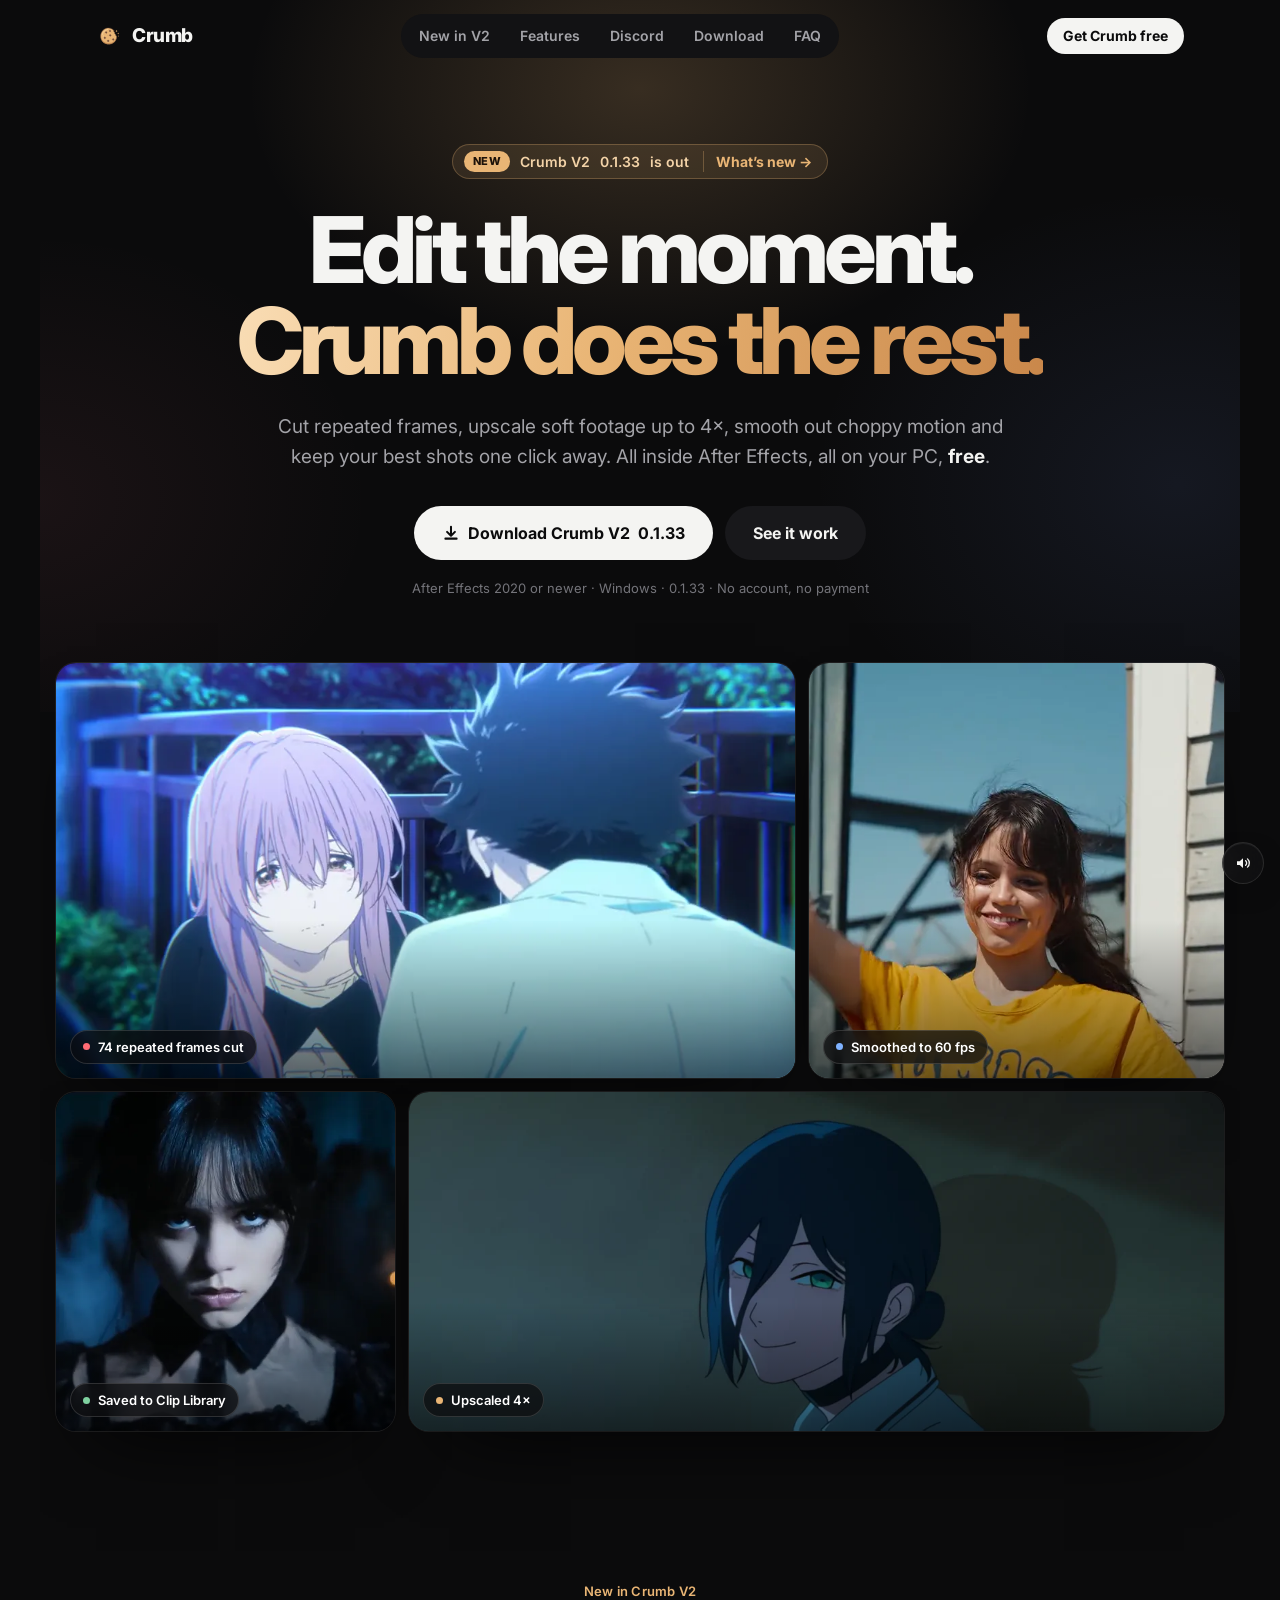
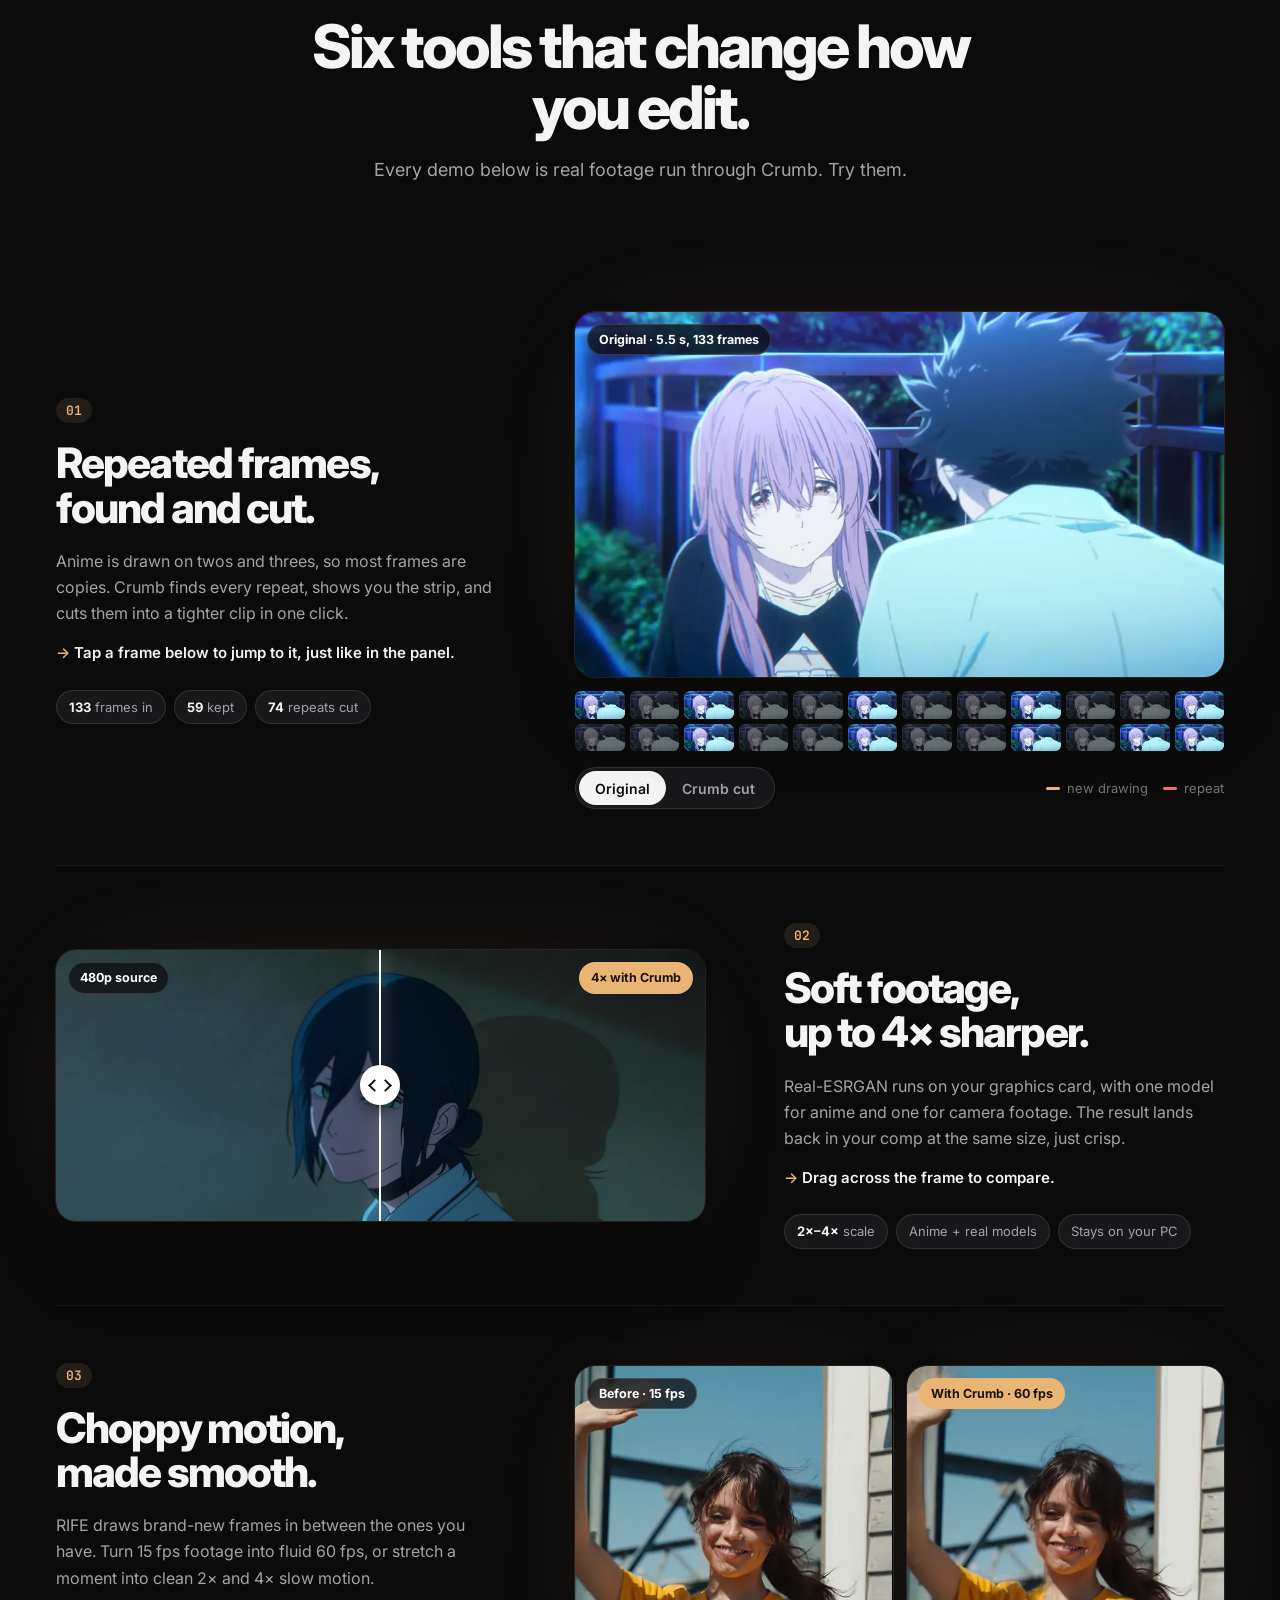
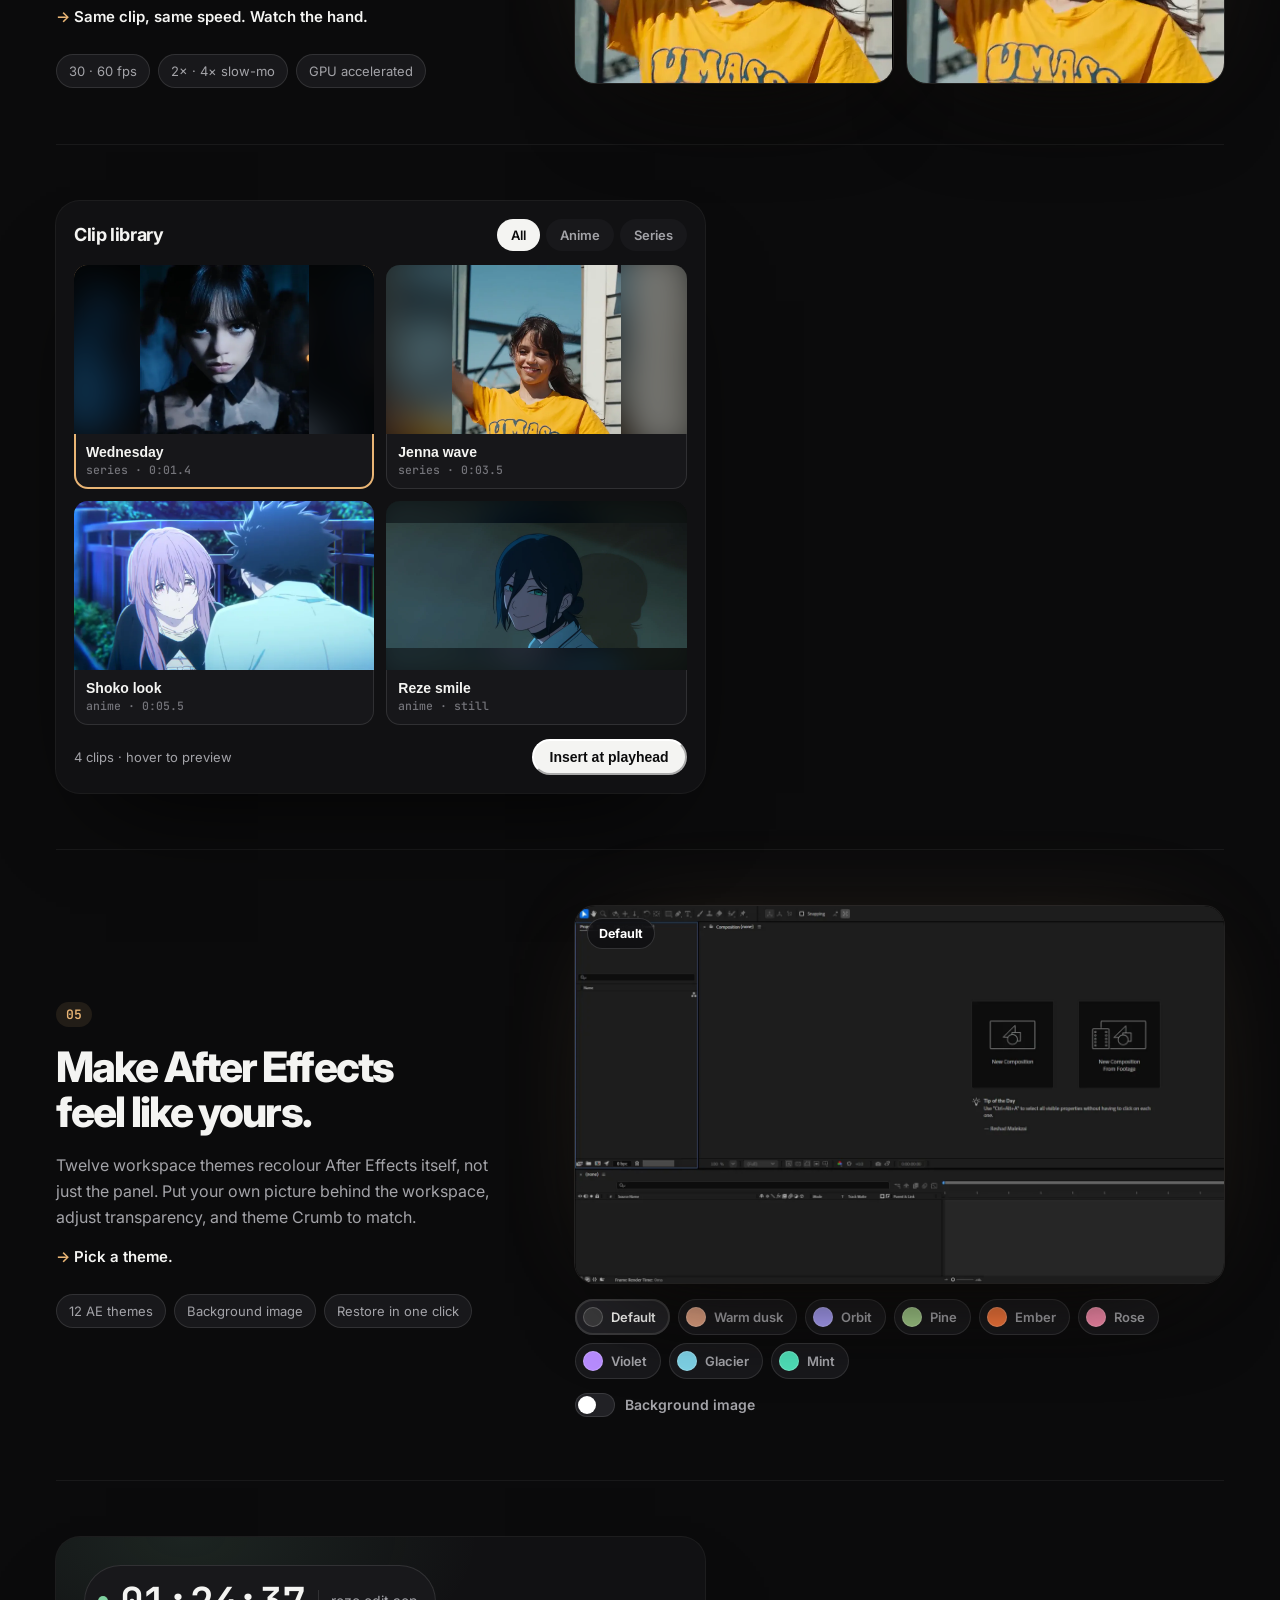
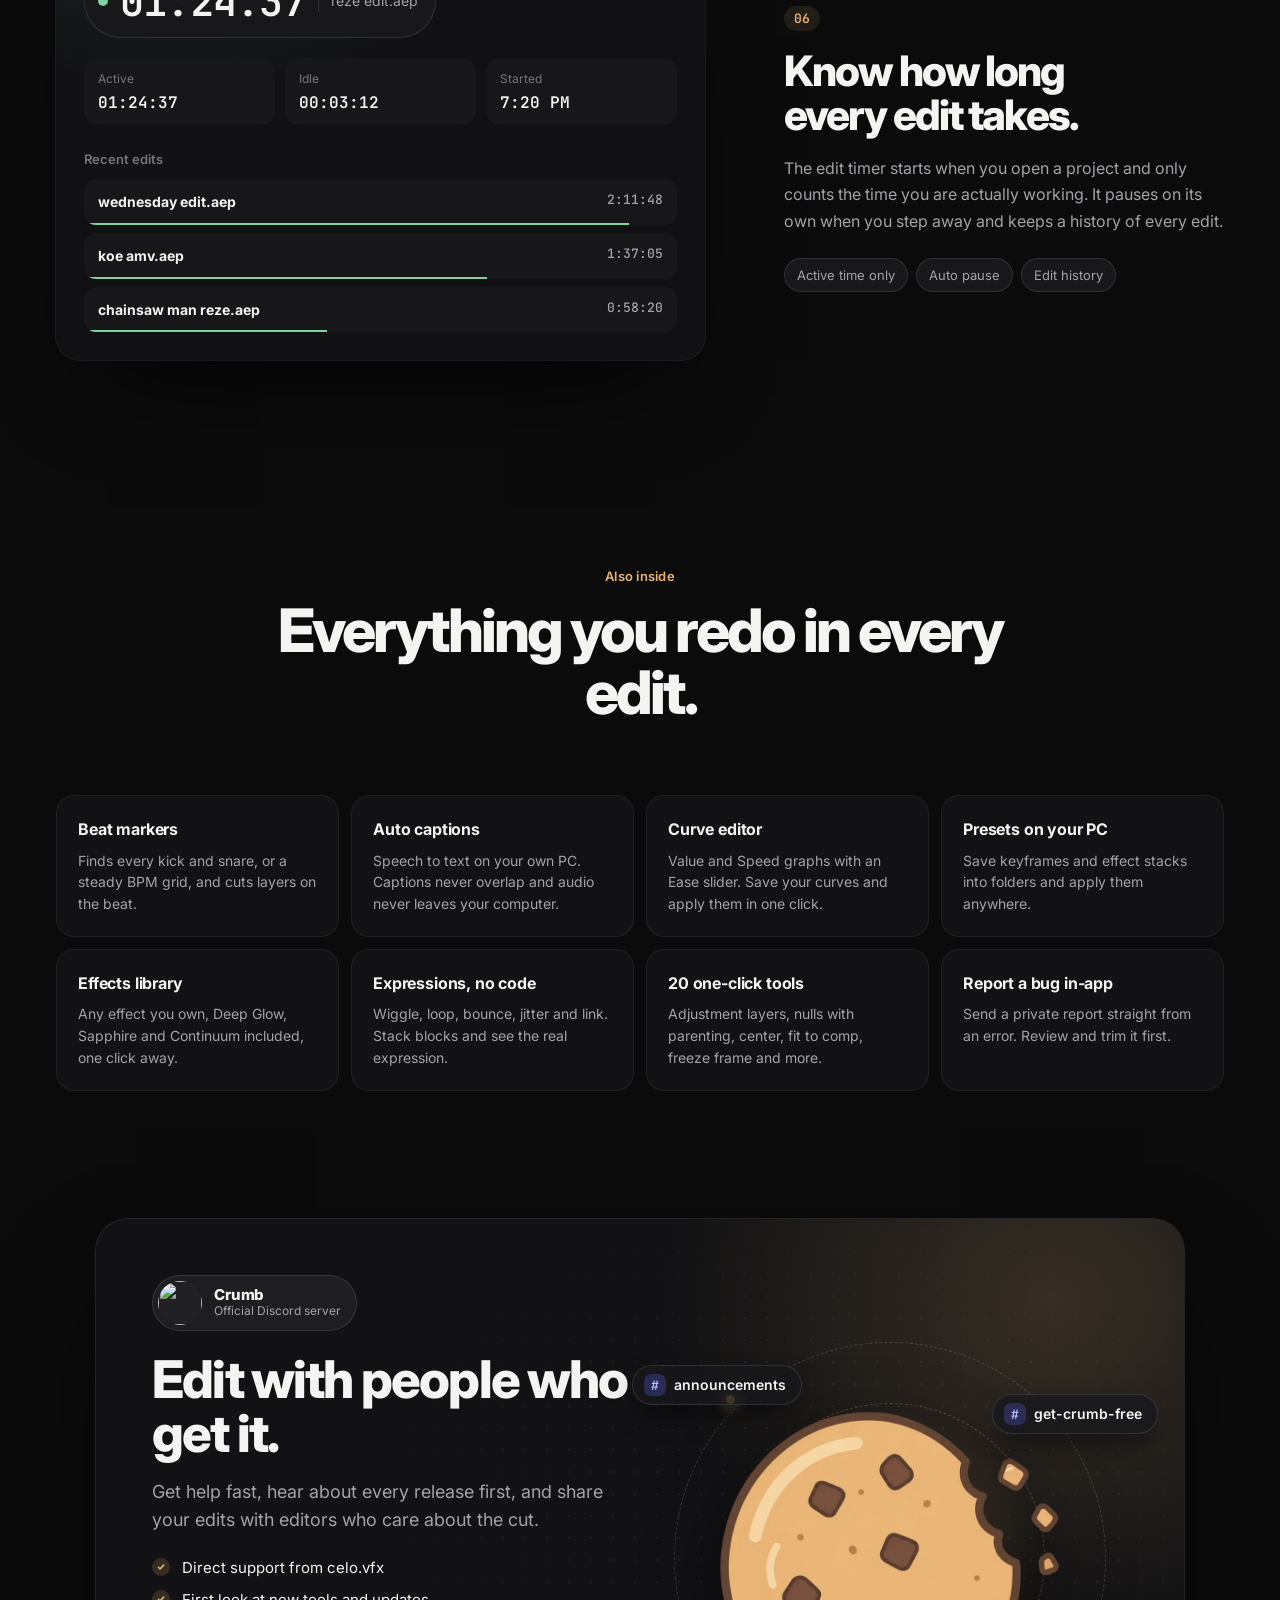
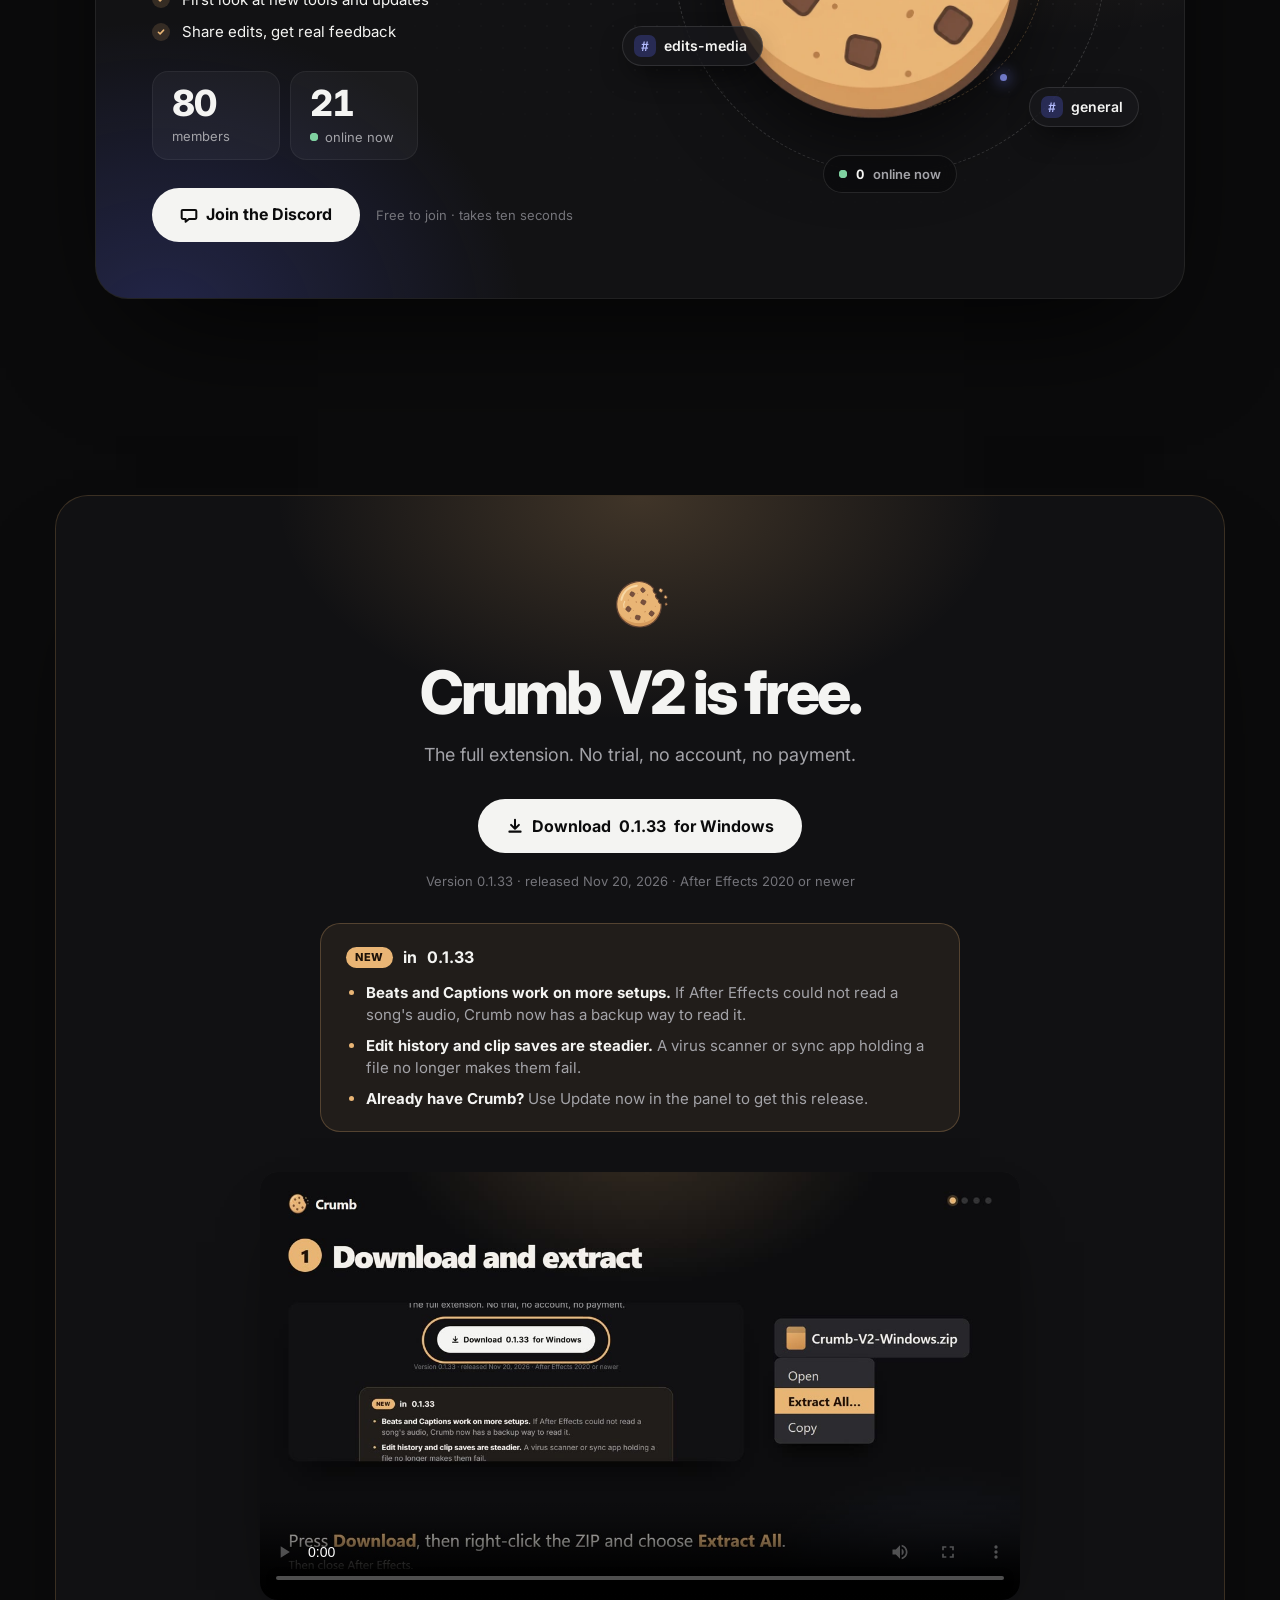
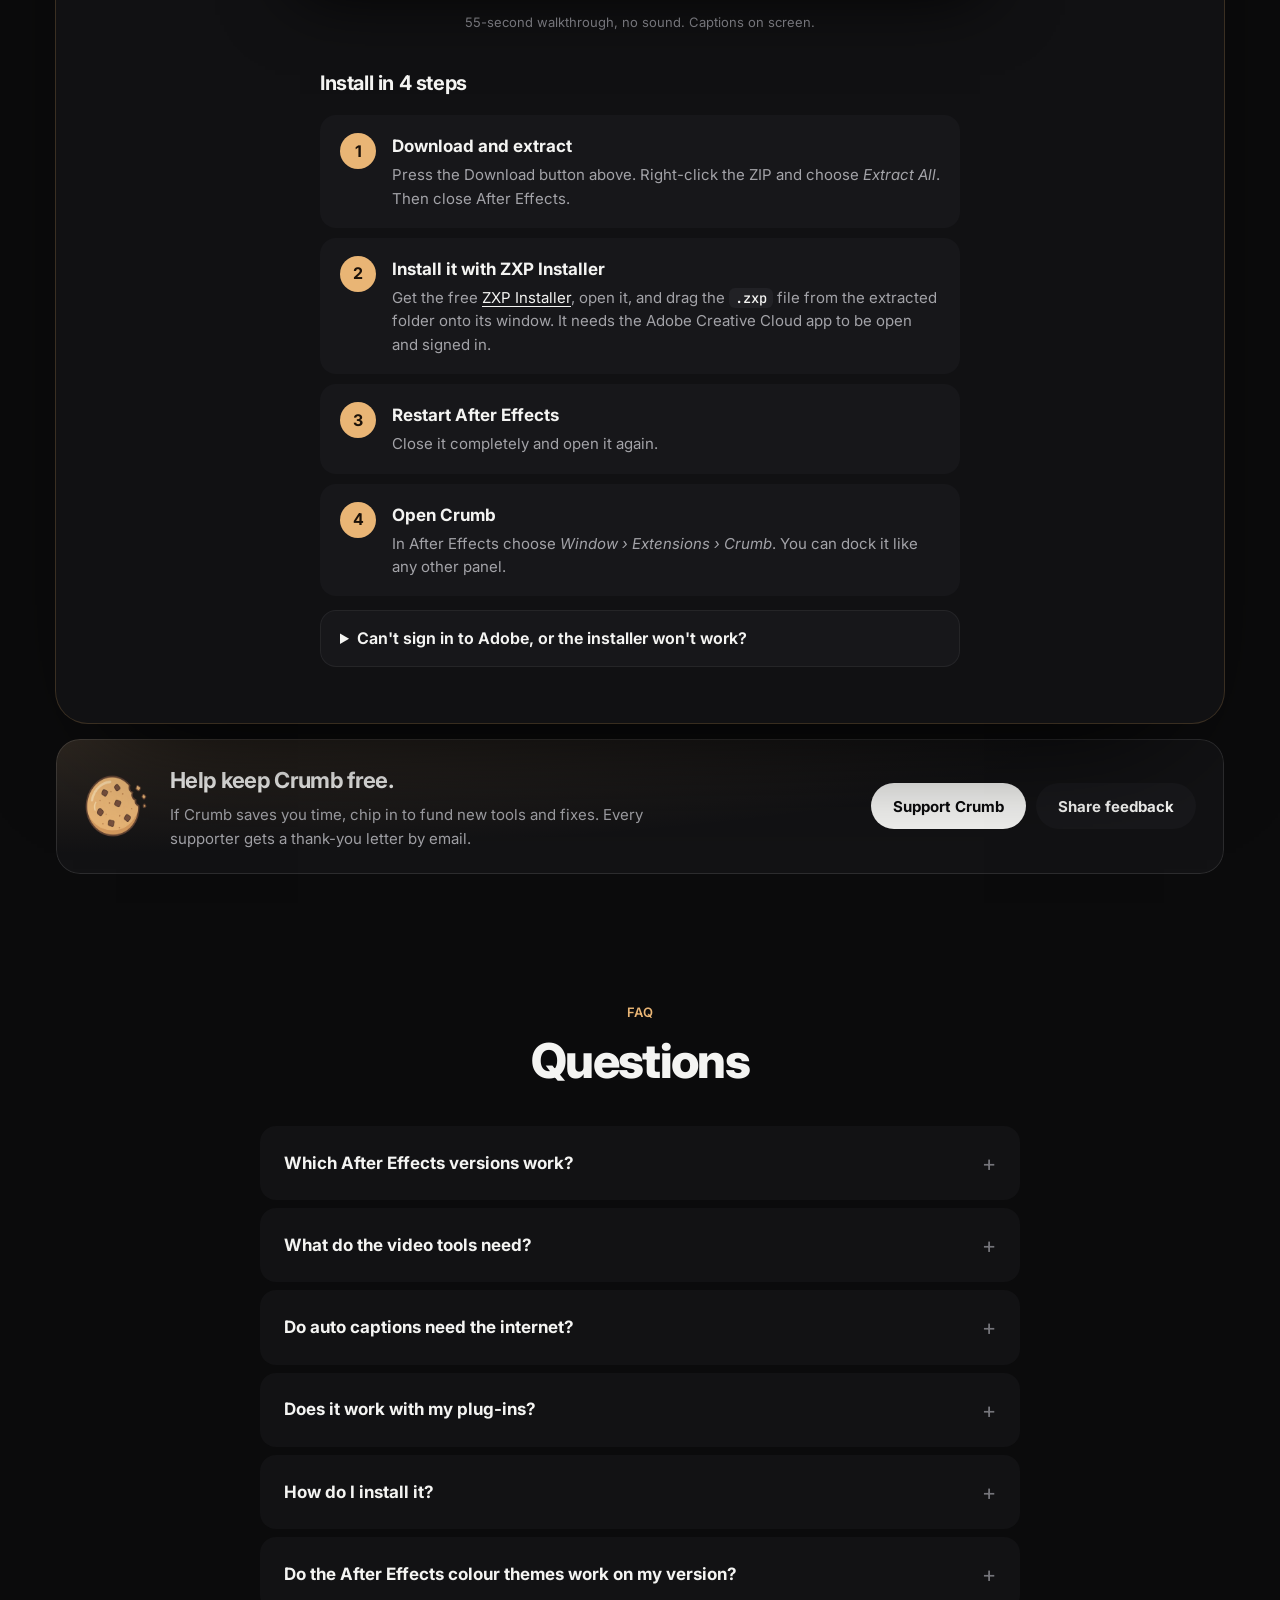
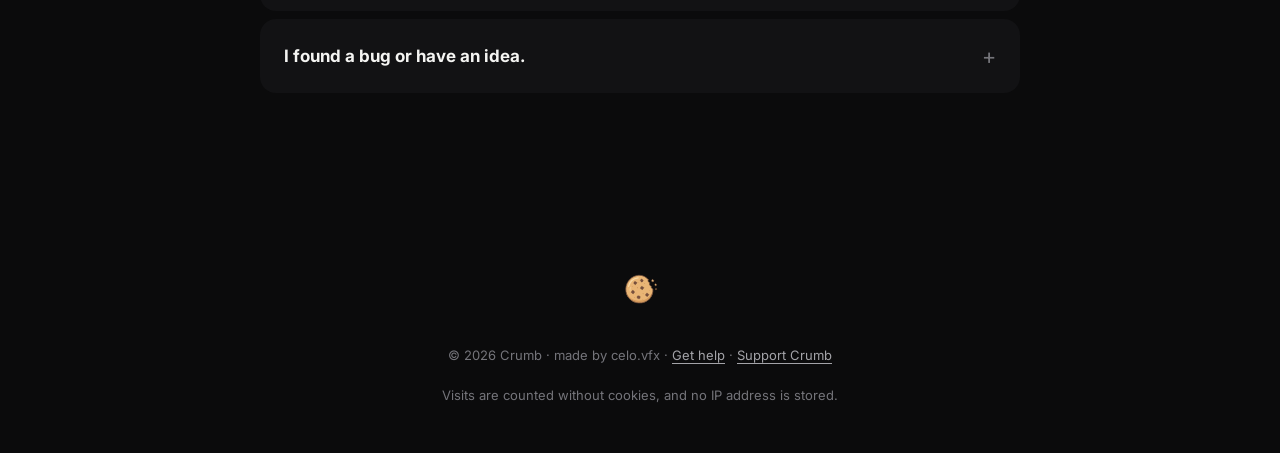
==== index.html @ f4a2ef4c "Crumb V2 0.1.33: site, signed update announcement, updated install video Co-Authored-By: Claude Sonn" ====
<!doctype html>
<html lang="en">
<head>
  <meta charset="utf-8">
  <meta name="viewport" content="width=device-width, initial-scale=1">
  <title>Crumb V2 · Free After Effects toolkit</title>
  <meta name="description" content="Crumb V2 is free for After Effects on Windows. Cut repeated frames, upscale up to 4×, smooth choppy motion, keep a clip library, theme After Effects and time every edit.">
  <meta name="theme-color" content="#0b0b0c">
  <link rel="icon" href="assets/crumb-logo.svg" type="image/svg+xml">
  <meta property="og:title" content="Crumb V2 is free">
  <meta property="og:description" content="The After Effects toolkit: repeated-frame removal, 4× AI upscale, AI motion smoothing, a clip library, AE themes and an edit timer.">
  <meta property="og:image" content="https://crumbfx.github.io/assets/v3/social.jpg">
  <meta property="og:image:width" content="1200">
  <meta property="og:image:height" content="630">
  <meta property="og:image:alt" content="Crumb V2 is free. The After Effects toolkit.">
  <meta name="twitter:card" content="summary_large_image">
  <link rel="preconnect" href="https://fonts.googleapis.com">
  <link rel="preconnect" href="https://fonts.gstatic.com" crossorigin>
  <link href="https://fonts.googleapis.com/css2?family=Inter:wght@400;500;600;700;800&family=JetBrains+Mono:wght@500;600&display=swap" rel="stylesheet">
  <link rel="stylesheet" href="styles.css?v=v22">
  <link rel="stylesheet" href="v3.css?v=v23">
  <noscript><style>.reveal, [data-stagger] > *, .x-tile, .com-card .stage-cookie, .com-card .chip-px, .com-card .stage-live { opacity: 1; transform: none; }</style></noscript>
</head>
<body>
  <a class="skip" href="#main">Skip to content</a>

  <header class="nav" id="nav">
    <a class="brand" href="#top" aria-label="Crumb home">
      <img src="assets/crumb-logo.svg" alt="" width="26" height="26">
      <span>Crumb</span>
    </a>
    <nav class="pills" aria-label="Sections">
      <span class="pill-bg" aria-hidden="true"></span>
      <a href="#new" data-pill>New in V2</a>
      <a href="#more" data-pill>Features</a>
      <a href="#community" data-pill>Discord</a>
      <a href="#download" data-pill>Download</a>
      <a href="#faq" data-pill>FAQ</a>
    </nav>
    <a class="btn btn-primary btn-sm buy" href="#download">Get Crumb free</a>
  </header>

  <main id="main">
    <!-- ============================================================ hero -->
    <section class="x-hero" id="top">
      <div class="x-hero-glow" aria-hidden="true"></div>
      <div class="x-hero-copy">
        <a class="x-badge reveal" href="#whatsnew"><span class="x-new">New</span>Crumb V2 <span data-version>0.1.33</span> is out<span class="x-badge-go" aria-hidden="true">What’s new →</span></a>
        <h1 class="reveal">Edit the moment.<br><span>Crumb does the rest.</span></h1>
        <p class="x-lede reveal">Cut repeated frames, upscale soft footage up to 4×, smooth out choppy motion and keep your best shots one click away. All inside After Effects, all on your PC, <b>free</b>.</p>
        <div class="x-cta reveal">
          <a class="btn btn-primary btn-lg" href="https://github.com/Crumbfx/crumbfx.github.io/releases/download/crumb-v2-0.1.33/Crumb-V2-0.1.33-Windows.zip" data-download>
            <svg viewBox="0 0 16 16" aria-hidden="true"><path d="M8 2.5v8M4.5 7 8 10.5 11.5 7M3 13h10"/></svg>Download Crumb V2 <span data-version>0.1.33</span>
          </a>
          <a class="btn btn-ghost btn-lg" href="#new">See it work</a>
        </div>
        <p class="x-fine reveal"><span data-ae>After Effects 2020 or newer</span> · Windows · <span data-version>0.1.33</span> · No account, no payment</p>
      </div>

      <!-- every tile keeps its clip's own shape, so nothing is cropped -->
      <div class="x-reel" aria-label="Footage processed with Crumb">
        <div class="x-row">
          <figure class="x-tile" style="--ar:1.7778">
            <video src="assets/v3/koe.mp4" poster="assets/v3/koe.webp" muted loop playsinline preload="metadata" aria-label="Koe no Katachi clip"></video>
            <figcaption><i class="t-red"></i>74 repeated frames cut</figcaption>
          </figure>
          <figure class="x-tile" style="--ar:1">
            <video src="assets/v3/jenna.mp4" poster="assets/v3/jenna.webp" muted loop playsinline preload="metadata" aria-label="Jenna Ortega clip"></video>
            <figcaption><i class="t-blue"></i>Smoothed to 60 fps</figcaption>
          </figure>
        </div>
        <div class="x-row">
          <figure class="x-tile" style="--ar:1">
            <video src="assets/v3/wednesday.mp4" poster="assets/v3/wednesday.webp" muted loop playsinline preload="metadata" aria-label="Wednesday clip"></video>
            <figcaption><i class="t-green"></i>Saved to Clip Library</figcaption>
          </figure>
          <figure class="x-tile" style="--ar:2.4">
            <img class="x-kb" src="assets/v3/reze-after.webp" alt="Reze from Chainsaw Man, upscaled 4× with Crumb" width="1200" height="500">
            <figcaption><i class="t-amber"></i>Upscaled 4×</figcaption>
          </figure>
        </div>
      </div>
    </section>

    <!-- ============================================================ new in V2 -->
    <section class="x-section" id="new" aria-labelledby="new-title">
      <div class="x-head reveal">
        <p class="eyebrow">New in Crumb V2</p>
        <h2 id="new-title">Six tools that change how you edit.</h2>
        <p class="x-sub">Every demo below is real footage run through Crumb. Try them.</p>
      </div>

      <!-- 01 repeated frames -->
      <article class="x-chapter" id="dead">
        <div class="x-copy reveal">
          <span class="x-num">01</span>
          <h3>Repeated frames,<br>found and cut.</h3>
          <p>Anime is drawn on twos and threes, so most frames are copies. Crumb finds every repeat, shows you the strip, and cuts them into a tighter clip in one click.</p>
          <p class="x-try">Tap a frame below to jump to it, just like in the panel.</p>
          <ul class="x-specs"><li><b>133</b> frames in</li><li><b>59</b> kept</li><li><b>74</b> repeats cut</li></ul>
        </div>
        <div class="x-demo reveal" data-dead>
          <div class="x-frame" style="--ar:1.7778">
            <video data-src-orig="assets/v3/koe.mp4" data-src-cut="assets/v3/koe-tight.mp4" src="assets/v3/koe.mp4" poster="assets/v3/koe.webp" muted loop playsinline preload="metadata" aria-label="Koe no Katachi, original"></video>
            <span class="x-tag" data-dead-tag>Original · 5.5 s</span>
            <span class="x-readout" data-dead-readout hidden></span>
          </div>
          <div class="x-strip" role="group" aria-label="First 24 frames. Amber = new drawing, red = repeat."></div>
          <div class="x-bar">
            <div class="seg" role="group" aria-label="Clip version">
              <button type="button" aria-pressed="true" data-dead-mode="orig">Original</button>
              <button type="button" aria-pressed="false" data-dead-mode="cut">Crumb cut</button>
            </div>
            <span class="x-legend"><i class="k"></i>new drawing <i class="d"></i>repeat</span>
          </div>
        </div>
      </article>

      <!-- 02 upscale -->
      <article class="x-chapter flip" id="upscale">
        <div class="x-copy reveal">
          <span class="x-num">02</span>
          <h3>Soft footage,<br>up to 4× sharper.</h3>
          <p>Real-ESRGAN runs on your graphics card, with one model for anime and one for camera footage. The result lands back in your comp at the same size, just crisp.</p>
          <p class="x-try">Drag across the frame to compare.</p>
          <ul class="x-specs"><li><b>2×–4×</b> scale</li><li>Anime + real models</li><li>Stays on your PC</li></ul>
        </div>
        <div class="x-demo reveal">
          <div class="x-frame x-compare" style="--ar:2.4" data-compare>
            <img src="assets/v3/reze-before.webp" alt="Reze, original 480p frame" width="1200" height="500">
            <img class="after" src="assets/v3/reze-after.webp" alt="Reze, upscaled 4× with Crumb" width="1200" height="500">
            <span class="x-tag">480p source</span><span class="x-tag r hot">4× with Crumb</span>
            <span class="x-handle" aria-hidden="true"><i></i></span>
            <input type="range" min="0" max="100" value="50" aria-label="Compare original and upscaled">
          </div>
        </div>
      </article>

      <!-- 03 smooth motion -->
      <article class="x-chapter" id="smooth">
        <div class="x-copy reveal">
          <span class="x-num">03</span>
          <h3>Choppy motion,<br>made smooth.</h3>
          <p>RIFE draws brand-new frames in between the ones you have. Turn 15 fps footage into fluid 60 fps, or stretch a moment into clean 2× and 4× slow motion.</p>
          <p class="x-try">Same clip, same speed. Watch the hand.</p>
          <ul class="x-specs"><li>30 · 60 fps</li><li>2× · 4× slow-mo</li><li>GPU accelerated</li></ul>
        </div>
        <div class="x-demo reveal" data-smooth>
          <div class="x-pair">
            <div class="x-frame" style="--ar:1"><video src="assets/v3/jenna-15.mp4" poster="assets/v3/jenna-15.webp" muted playsinline preload="metadata" aria-label="Original, 15 frames per second"></video><span class="x-tag">Before · 15 fps</span></div>
            <div class="x-frame" style="--ar:1"><video src="assets/v3/jenna-60.mp4" poster="assets/v3/jenna-60.webp" muted playsinline preload="metadata" aria-label="Smoothed by Crumb, 60 frames per second"></video><span class="x-tag hot">With Crumb · 60 fps</span></div>
          </div>
        </div>
      </article>

      <!-- 04 clip library -->
      <article class="x-chapter flip" id="library">
        <div class="x-copy reveal">
          <span class="x-num">04</span>
          <h3>Your best shots,<br>one click away.</h3>
          <p>Save a layer or a work area to your own Clip Library, sorted into folders. Hover to preview, then drop it in at the playhead of any project. Everything stays on your PC.</p>
          <p class="x-try">Hover a clip, then press Insert.</p>
          <ul class="x-specs"><li>Folders + tags</li><li>Hover previews</li><li>Share as .crumbclip</li></ul>
        </div>
        <div class="x-demo reveal">
          <div class="x-lib" data-lib>
            <div class="x-lib-head">
              <b>Clip library</b>
              <div class="x-lib-folders" role="group" aria-label="Folder">
                <button type="button" aria-pressed="true" data-folder="all">All</button>
                <button type="button" aria-pressed="false" data-folder="anime">Anime</button>
                <button type="button" aria-pressed="false" data-folder="series">Series</button>
              </div>
            </div>
            <div class="x-lib-grid">
              <button type="button" class="x-clip" data-folder="series" data-name="Wednesday" aria-pressed="true">
                <span class="x-thumb"><img src="assets/v3/wednesday.webp" alt="" loading="lazy"><video data-src="assets/v3/wednesday.mp4" muted loop playsinline preload="none"></video></span>
                <span class="x-meta"><b>Wednesday</b><small>series · 0:01.4</small></span>
              </button>
              <button type="button" class="x-clip" data-folder="series" data-name="Jenna wave" aria-pressed="false">
                <span class="x-thumb"><img src="assets/v3/jenna.webp" alt="" loading="lazy"><video data-src="assets/v3/jenna.mp4" muted loop playsinline preload="none"></video></span>
                <span class="x-meta"><b>Jenna wave</b><small>series · 0:03.5</small></span>
              </button>
              <button type="button" class="x-clip" data-folder="anime" data-name="Shoko look" aria-pressed="false">
                <span class="x-thumb"><img src="assets/v3/koe.webp" alt="" loading="lazy"><video data-src="assets/v3/koe.mp4" muted loop playsinline preload="none"></video></span>
                <span class="x-meta"><b>Shoko look</b><small>anime · 0:05.5</small></span>
              </button>
              <button type="button" class="x-clip" data-folder="anime" data-name="Reze smile" aria-pressed="false">
                <span class="x-thumb"><img src="assets/v3/reze-after.webp" alt="" loading="lazy"></span>
                <span class="x-meta"><b>Reze smile</b><small>anime · still</small></span>
              </button>
            </div>
            <div class="x-lib-foot">
              <span class="x-lib-status" role="status" aria-live="polite">4 clips · hover to preview</span>
              <button type="button" class="btn btn-primary btn-sm" data-insert>Insert at playhead</button>
            </div>
          </div>
        </div>
      </article>

      <!-- 05 themes -->
      <article class="x-chapter" id="themes">
        <div class="x-copy reveal">
          <span class="x-num">05</span>
          <h3>Make After Effects<br>feel like yours.</h3>
          <p>Twelve workspace themes recolour After Effects itself, not just the panel. Put your own picture behind the workspace, adjust transparency, and theme Crumb to match.</p>
          <p class="x-try">Pick a theme.</p>
          <ul class="x-specs"><li>12 AE themes</li><li>Background image</li><li>Restore in one click</li></ul>
        </div>
        <div class="x-demo reveal" data-themes>
          <div class="x-frame x-ae" style="--ar:1.7206">
            <img src="assets/v3/ae/wide.webp" alt="After Effects workspace, default colours" width="1360" height="790" loading="lazy" data-ae-base>
            <img class="x-ae-next" alt="" width="1360" height="790" data-ae-next hidden>
            <img class="x-ae-wall" src="assets/v3/ae/wallpaper.webp" alt="" width="1360" height="765" loading="lazy" data-ae-wall>
            <span class="x-tag" data-ae-name>Default</span>
          </div>
          <div class="x-swatches" role="group" aria-label="After Effects theme">
            <button type="button" aria-pressed="true" data-theme="wide" style="--c:#3a3a3c"><i></i>Default</button>
            <button type="button" aria-pressed="false" data-theme="warm-dusk" style="--c:#E5A484"><i></i>Warm dusk</button>
            <button type="button" aria-pressed="false" data-theme="orbit" style="--c:#ACA3FF"><i></i>Orbit</button>
            <button type="button" aria-pressed="false" data-theme="pine" style="--c:#A4CF8B"><i></i>Pine</button>
            <button type="button" aria-pressed="false" data-theme="ember" style="--c:#FF7A3D"><i></i>Ember</button>
            <button type="button" aria-pressed="false" data-theme="rose" style="--c:#FF8FB1"><i></i>Rose</button>
            <button type="button" aria-pressed="false" data-theme="violet" style="--c:#B88CFF"><i></i>Violet</button>
            <button type="button" aria-pressed="false" data-theme="glacier" style="--c:#7FD4E8"><i></i>Glacier</button>
            <button type="button" aria-pressed="false" data-theme="mint" style="--c:#4FE0B8"><i></i>Mint</button>
          </div>
          <label class="x-switch"><input type="checkbox" data-ae-wall-toggle><span aria-hidden="true"></span>Background image</label>
        </div>
      </article>

      <!-- 06 edit timer -->
      <article class="x-chapter flip" id="timer">
        <div class="x-copy reveal">
          <span class="x-num">06</span>
          <h3>Know how long<br>every edit takes.</h3>
          <p>The edit timer starts when you open a project and only counts the time you are actually working. It pauses on its own when you step away and keeps a history of every edit.</p>
          <ul class="x-specs"><li>Active time only</li><li>Auto pause</li><li>Edit history</li></ul>
        </div>
        <div class="x-demo reveal">
          <div class="x-timer" data-timer>
            <div class="x-timer-pill"><span class="x-live" aria-hidden="true"></span><b data-timer-clock>01:24:37</b><span>reze edit.aep</span></div>
            <dl class="x-timer-stats">
              <div><dt>Active</dt><dd data-timer-active>01:24:37</dd></div>
              <div><dt>Idle</dt><dd>00:03:12</dd></div>
              <div><dt>Started</dt><dd>7:20 PM</dd></div>
            </dl>
            <p class="x-timer-h">Recent edits</p>
            <ul class="x-timer-list">
              <li><b>wednesday edit.aep</b><span>2:11:48</span><i style="--w:92%"></i></li>
              <li><b>koe amv.aep</b><span>1:37:05</span><i style="--w:68%"></i></li>
              <li><b>chainsaw man reze.aep</b><span>0:58:20</span><i style="--w:41%"></i></li>
            </ul>
          </div>
        </div>
      </article>
    </section>

    <!-- ============================================================ everything else -->
    <section class="x-section" id="more" aria-labelledby="more-title">
      <div class="x-head reveal">
        <p class="eyebrow">Also inside</p>
        <h2 id="more-title">Everything you redo in every edit.</h2>
      </div>
      <div class="x-grid" data-stagger>
        <div><b>Beat markers</b><p>Finds every kick and snare, or a steady BPM grid, and cuts layers on the beat.</p></div>
        <div><b>Auto captions</b><p>Speech to text on your own PC. Captions never overlap and audio never leaves your computer.</p></div>
        <div><b>Curve editor</b><p>Value and Speed graphs with an Ease slider. Save your curves and apply them in one click.</p></div>
        <div><b>Presets on your PC</b><p>Save keyframes and effect stacks into folders and apply them anywhere.</p></div>
        <div><b>Effects library</b><p>Any effect you own, Deep Glow, Sapphire and Continuum included, one click away.</p></div>
        <div><b>Expressions, no code</b><p>Wiggle, loop, bounce, jitter and link. Stack blocks and see the real expression.</p></div>
        <div><b>20 one-click tools</b><p>Adjustment layers, nulls with parenting, center, fit to comp, freeze frame and more.</p></div>
        <div><b>Report a bug in-app</b><p>Send a private report straight from an error. Review and trim it first.</p></div>
      </div>
    </section>

    <!-- member and online counts are live from the public invite (site.js); the numbers here are the fallback -->
    <section class="section" id="community">
      <div class="com-card reveal">
        <div class="com-copy">
          <div class="com-id">
            <img data-dc-icon src="https://cdn.discordapp.com/icons/1550366955385520198/4ebe904601afcf9c9cd642697e671d79.png?size=128" alt="" width="44" height="44">
            <span><b>Crumb</b><small>Official Discord server</small></span>
          </div>
          <h2>Edit with people who get it.</h2>
          <p class="lede">Get help fast, hear about every release first, and share your edits with editors who care about the cut.</p>
          <ul class="com-perks">
            <li>Direct support from celo.vfx</li>
            <li>First look at new tools and updates</li>
            <li>Share edits, get real feedback</li>
          </ul>
          <div class="com-stats">
            <div class="com-stat"><b data-count="80" data-dc-members>80</b><span>members</span></div>
            <div class="com-stat"><b data-count="21" data-dc-online>21</b><span><i class="live-dot" aria-hidden="true"></i>online now</span></div>
          </div>
          <div class="com-cta">
            <a class="btn btn-primary btn-lg" href="https://discord.gg/6KCEgNSDnc" target="_blank" rel="noopener" data-discord>
              <svg viewBox="0 0 16 16" aria-hidden="true"><path d="M2.5 3.5h11a1 1 0 0 1 1 1v6a1 1 0 0 1-1 1H8L5 14v-2.5H2.5a1 1 0 0 1-1-1v-6a1 1 0 0 1 1-1Z"/></svg>
              Join the Discord
            </a>
            <p class="fine">Free to join · takes ten seconds</p>
          </div>
        </div>

        <div class="com-stage" aria-hidden="true">
          <span class="stage-glow"></span>
          <span class="stage-ring r1"></span>
          <span class="stage-ring r2"></span>
          <span class="px" style="--d: 26px">
            <span class="stage-cookie">
              <img src="assets/crumb-cookie.webp" alt="" width="760" height="690">
              <span class="bite-crumbs"><i></i><i></i><i></i><i></i><i></i><i></i><i></i></span>
            </span>
          </span>
          <span class="px chip-px c1" style="--d: 44px"><span class="chip"><b>#</b>announcements</span></span>
          <span class="px chip-px c2" style="--d: -34px"><span class="chip"><b>#</b>get-crumb-free</span></span>
          <span class="px chip-px c3" style="--d: 38px"><span class="chip"><b>#</b>edits-media</span></span>
          <span class="px chip-px c4" style="--d: -46px"><span class="chip"><b>#</b>general</span></span>
          <span class="stage-live"><i class="live-dot"></i><b data-dc-online>21</b> online now</span>
        </div>
      </div>
    </section>

    <!-- ============================================================ download -->
    <section class="x-section" id="download" aria-labelledby="download-title">
      <div class="x-final reveal">
        <div class="x-final-glow" aria-hidden="true"></div>
        <img class="x-final-logo" src="assets/crumb-logo.svg" alt="" width="72" height="72">
        <h2 id="download-title">Crumb V2 is free.</h2>
        <p class="x-sub">The full extension. No trial, no account, no payment.</p>
        <a class="btn btn-primary btn-lg" href="https://github.com/Crumbfx/crumbfx.github.io/releases/download/crumb-v2-0.1.33/Crumb-V2-0.1.33-Windows.zip" data-download>
          <svg viewBox="0 0 16 16" aria-hidden="true"><path d="M8 2.5v8M4.5 7 8 10.5 11.5 7M3 13h10"/></svg>Download <span data-version>0.1.33</span> for Windows
        </a>
        <p class="x-fine">Version <span data-version>0.1.33</span> · released <span data-released>Nov 20, 2026</span> · <span data-ae>After Effects 2020 or newer</span></p>
        <div class="x-new-box" id="whatsnew">
          <p class="x-new-title"><span class="x-new">New</span> in <span data-version>0.1.33</span></p>
          <ul>
            <li><b>Beats and Captions work on more setups.</b> If After Effects could not read a song's audio, Crumb now has a backup way to read it.</li>
            <li><b>Edit history and clip saves are steadier.</b> A virus scanner or sync app holding a file no longer makes them fail.</li>
            <li><b>Already have Crumb?</b> Use Update now in the panel to get this release.</li>
          </ul>
        </div>
        <div class="x-video"><video controls preload="metadata" playsinline poster="assets/crumb-install-poster.jpg" width="1920" height="1080" aria-label="How to install Crumb in After Effects, 55 seconds"><source src="assets/crumb-install-tutorial.mp4" type="video/mp4"></video><p class="x-fine">55-second walkthrough, no sound. Captions on screen.</p></div>
        <h3 class="x-steps-title">Install in 4 steps</h3>
        <ol class="x-steps x-steps-big">
          <li><b>1</b><span><strong>Download and extract</strong>Press the Download button above. Right-click the ZIP and choose <em>Extract All</em>. Then close After Effects.</span></li>
          <li><b>2</b><span><strong>Install it with ZXP Installer</strong>Get the free <a href="https://aescripts.com/learn/zxp-installer/" target="_blank" rel="noopener">ZXP Installer</a>, open it, and drag the <code>.zxp</code> file from the extracted folder onto its window. It needs the Adobe Creative Cloud app to be open and signed in.</span></li>
          <li><b>3</b><span><strong>Restart After Effects</strong>Close it completely and open it again.</span></li>
          <li><b>4</b><span><strong>Open Crumb</strong>In After Effects choose <em>Window › Extensions › Crumb</em>. You can dock it like any other panel.</span></li>
        </ol>
        <details class="x-trouble" id="install-help">
          <summary>Can't sign in to Adobe, or the installer won't work?</summary>
          <div class="x-trouble-body">
            <p>Install Crumb with one command instead. Nothing to download first, and no Adobe sign-in needed.</p>
            <ol>
              <li>Close After Effects.</li>
              <li>Press the Windows key, type <strong>PowerShell</strong> and press Enter.</li>
              <li>Copy the command below, paste it into the PowerShell window (right-click pastes) and press Enter.</li>
              <li>Wait for <em>Installed Crumb</em>, then open After Effects and go to <em>Window › Extensions › Crumb</em>.</li>
            </ol>
            <div class="x-cmd">
              <pre><code id="install-cmd">[Net.ServicePointManager]::SecurityProtocol = [Net.SecurityProtocolType]::Tls12; foreach ($v in 9..13) { New-Item -Path "HKCU:\Software\Adobe\CSXS.$v" -Force | Out-Null; Set-ItemProperty -Path "HKCU:\Software\Adobe\CSXS.$v" -Name PlayerDebugMode -Value "1" -Type String }; $u = Invoke-RestMethod "https://crumbfx.github.io/update.json"; $zip = "$env:TEMP\crumb-$($u.version).zip"; Invoke-WebRequest $u.zxp -OutFile $zip; if ((Get-FileHash $zip -Algorithm SHA256).Hash -ne $u.sha256.ToUpper()) { "Checksum mismatch, nothing installed" } else { $d = "$env:APPDATA\Adobe\CEP\extensions\com.crumb.tools"; if (Test-Path $d) { Remove-Item $d -Recurse -Force }; New-Item -ItemType Directory -Force $d | Out-Null; Expand-Archive $zip $d -Force; "Installed Crumb $($u.version) to $d" }</code></pre>
              <button type="button" class="btn btn-ghost" id="install-copy" data-ui-sound="navigate">Copy command</button>
            </div>
            <p class="x-fine">It always installs the newest version and checks the file before installing. If it says <em>Checksum mismatch</em>, run it again.</p>
          </div>
        </details>
      </div>

      <div class="x-donate reveal" id="support">
        <img src="assets/crumb-cookie.webp" alt="" width="64" height="64" loading="lazy">
        <div>
          <h3>Help keep Crumb free.</h3>
          <p>If Crumb saves you time, chip in to fund new tools and fixes. Every supporter gets a thank-you letter by email.</p>
        </div>
        <div class="x-donate-cta">
          <a class="btn btn-primary" data-support-link href="https://payhip.com/b/bd9Hh" target="_blank" rel="noopener">Support Crumb</a>
          <a class="btn btn-ghost" href="https://discord.gg/6KCEgNSDnc" target="_blank" rel="noopener" data-discord>Share feedback</a>
        </div>
      </div>
    </section>

    <!-- ============================================================ faq -->
    <section class="section" id="faq">
      <div class="sec-head reveal">
        <p class="eyebrow">FAQ</p>
        <h2>Questions</h2>
      </div>
      <div class="faq" data-stagger>
        <details>
          <summary>Which After Effects versions work?</summary>
          <p>The panel supports After Effects 2020 and newer on Windows. Native workspace themes have been confirmed in AE 25.6 and 26.3. Classic workspace themes for AE 2020–2024 are available as a preview.</p>
        </details>
        <details>
          <summary>What do the video tools need?</summary>
          <p>Video processing runs on your PC after a one-time tools download. AI upscaling and motion smoothing use a Vulkan-capable GPU. Dead-frame removal runs through FFmpeg.</p>
        </details>
        <details>
          <summary>Do auto captions need the internet?</summary>
          <p>Only once: the first time, Crumb downloads the free speech engine and a model (about 150 MB). After that, captions are made on your PC and your audio never leaves it.</p>
        </details>
        <details>
          <summary>Does it work with my plug-ins?</summary>
          <p>Yes. The effects library and presets work with any effect you have installed, including Deep Glow, Sapphire and Continuum. If a preset uses an effect someone doesn't have, Crumb skips it and says so.</p>
        </details>
        <details>
          <summary>How do I install it?</summary>
          <p>Open the <code>.zxp</code> file with a ZXP installer, restart After Effects and open <code>Window › Extensions › Crumb</code>. Steps are <a href="#download">above</a>.</p>
        </details>
        <details>
          <summary>Do the After Effects colour themes work on my version?</summary>
          <p>On Windows, AE 25.6 and 26.3 have confirmed native themes. For AE 2020–2024, the classic preview recolours the darker brightness settings. We tested Adobe’s classic palette files; visual testing inside those older hosts is still pending. Open Themes → After Effects to check your build. Choose Restore Adobe colours to get the original back.</p>
        </details>
        <details>
          <summary>I found a bug or have an idea.</summary>
          <p>For a bug, open <strong>Tools › Settings › Report a bug</strong> or choose <strong>Report</strong> on an error message. You can edit or exclude recent errors before sending the report privately. For ideas, join the <a href="https://discord.gg/6KCEgNSDnc" target="_blank" rel="noopener" data-discord>Crumb Discord</a>.</p>
        </details>
      </div>
    </section>
  </main>

  <!-- ============================================================ footer -->
  <footer class="foot">
    <a class="cookie" href="https://www.tiktok.com/@celo.vfx" target="_blank" rel="noopener" data-tiktok aria-label="Follow celo.vfx on TikTok">
      <span class="cookie-bubble">follow <b>celo.vfx</b> on tiktok!</span>
      <span class="crumbs" aria-hidden="true"><i></i><i></i><i></i></span>
      <img src="assets/crumb-logo.svg" alt="" width="44" height="44">
    </a>
    <p class="fine">© <span id="year">2026</span> Crumb · made by celo.vfx · <a href="https://discord.gg/6KCEgNSDnc" target="_blank" rel="noopener" data-discord class="foot-link">Get help</a> · <a href="#support" class="foot-link">Support Crumb</a></p>
    <p class="fine">Visits are counted without cookies, and no IP address is stored.</p>
  </footer>


  <!-- download form: name + TikTok are sent to the Crumb team's private Discord before the download starts -->
  <dialog class="x-dialog" id="dl-form" aria-labelledby="dl-title">
    <form method="dialog" class="x-form" novalidate>
      <button class="x-close" type="button" data-dl-close aria-label="Close">×</button>
      <img src="assets/crumb-logo.svg" alt="" width="44" height="44">
      <h2 id="dl-title">Get Crumb V2 <span data-version>0.1.33</span></h2>
      <p class="x-form-sub">Tell us who you are and your download starts right away. It's free.</p>
      <label class="x-field">Your name
        <input type="text" name="name" autocomplete="name" maxlength="60" required placeholder="Sam">
        <small class="x-err" data-err="name" hidden>Enter your name.</small>
      </label>
      <label class="x-field">Your TikTok
        <input type="text" name="tiktok" autocomplete="off" autocapitalize="off" spellcheck="false" maxlength="120" required placeholder="@yourname or tiktok.com/@yourname">
        <small class="x-err" data-err="tiktok" hidden>Enter your TikTok username or link.</small>
      </label>
      <label class="x-trap" aria-hidden="true">Website<input type="text" name="website" tabindex="-1" autocomplete="off"></label>
      <p class="x-note">We post your name and TikTok to the Crumb team's private Discord so we can say thanks and help you. Nothing else is collected and it is never shared.</p>
      <p class="x-status" role="status" aria-live="polite" data-dl-status></p>
      <button class="btn btn-primary btn-lg btn-block" type="submit" data-dl-submit>Download Crumb V2 <span data-version>0.1.33</span></button>
      <a class="x-again" data-download href="https://github.com/Crumbfx/crumbfx.github.io/releases/download/crumb-v2-0.1.33/Crumb-V2-0.1.33-Windows.zip" hidden>Download didn't start? Click here.</a>
    </form>
  </dialog>

  <script src="config.js?v=v22"></script>
  <script src="site.js?v=v22"></script>
  <script src="v3.js?v=v22"></script>
  <script src="track.js?v=v22"></script>
  <script src="sfx.js?v=v23"></script>
</body>
</html>
---- styles.css ----
/* Crumb site. Same tokens and motion as the extension (crumb/css/tokens.css). */
:root {
  --bg-0: #0b0b0c;
  --bg-1: #121214;
  --bg-2: #18181b;
  --bg-3: #212125;
  --bg-4: #2a2a2f;
  --line: rgba(255, 255, 255, 0.06);
  --line-strong: rgba(255, 255, 255, 0.11);
  --text-1: #f4f4f2;
  --text-2: #a3a3a8;
  --text-3: #74747a;
  --accent: #f4f4f2;
  --accent-ink: #0b0b0c;
  --accent-line: rgba(255, 255, 255, 0.32);
  --brand: #e9b575;
  --brand-deep: #d59a5c;
  --ok: #7fd1a0;
  --font-ui: "Inter", "Segoe UI Variable Text", "Segoe UI", system-ui, -apple-system, Arial, sans-serif;
  --font-mono: "JetBrains Mono", "Cascadia Mono", Consolas, monospace;
  --r-md: 10px;
  --r-lg: 16px;
  --r-xl: 24px;
  --r-pill: 999px;
  --ease: cubic-bezier(0.22, 1, 0.36, 1);
  --ease-spring: cubic-bezier(0.34, 1.4, 0.64, 1);
  --dur-fast: 160ms;
  --dur-med: 260ms;
  --dur-slow: 700ms;
  --gutter: 16px;
  --max: 1120px;
  color-scheme: dark;
}

* { box-sizing: border-box; }
html { scroll-behavior: smooth; }
body {
  margin: 0;
  background: var(--bg-0);
  color: var(--text-1);
  font: 400 16px/1.55 var(--font-ui);
  -webkit-font-smoothing: antialiased;
  overflow-x: hidden;
}
a { color: inherit; }
img { display: block; }
code { font: 500 0.88em var(--font-mono); padding: 1px 6px; border-radius: 6px; background: var(--bg-2); color: var(--text-1); }
::selection { background: var(--brand); color: var(--accent-ink); }

.skip { position: absolute; left: -999px; top: 8px; padding: 8px 12px; border-radius: var(--r-pill); background: var(--accent); color: var(--accent-ink); z-index: 100; }
.skip:focus { left: 8px; }

/* ------------------------------------------------------------ buttons */
.btn {
  display: inline-flex;
  align-items: center;
  justify-content: center;
  gap: 8px;
  height: 46px;
  padding: 0 22px;
  border-radius: var(--r-pill);
  font-size: 15px;
  font-weight: 700;
  text-decoration: none;
  white-space: nowrap;
  cursor: pointer;
  transition: background-color var(--dur-fast) var(--ease), transform var(--dur-fast) var(--ease), box-shadow var(--dur-fast) var(--ease);
}
.btn:active { transform: scale(0.97); }
.btn:focus-visible { outline: none; box-shadow: 0 0 0 3px var(--bg-0), 0 0 0 5px var(--accent-line); }
.btn-primary { background: var(--accent); color: var(--accent-ink); }
.btn-primary:hover { background: #fff; box-shadow: 0 0 0 6px rgba(255, 255, 255, 0.07); }
.btn-ghost { background: var(--bg-2); color: var(--text-1); }
.btn-ghost:hover { background: var(--bg-3); }
.btn-sm { height: 36px; padding: 0 16px; font-size: 14px; }
.btn-block { width: 100%; }

/* ------------------------------------------------------------ nav */
.nav {
  position: sticky;
  top: 0;
  z-index: 20;
  display: flex;
  align-items: center;
  gap: 16px;
  max-width: var(--max);
  margin: 0 auto;
  padding: 14px var(--gutter);
  transition: background-color var(--dur-med) var(--ease);
}
.nav::before {
  content: "";
  position: absolute;
  left: 0; right: 0; top: 0; bottom: 0;
  z-index: -1;
  background: rgba(11, 11, 12, 0.78);
  -webkit-backdrop-filter: blur(14px);
  backdrop-filter: blur(14px);
  opacity: 0;
  transition: opacity var(--dur-med) var(--ease);
}
.nav.scrolled::before { opacity: 1; }
.brand { display: flex; align-items: center; gap: 10px; font-size: 19px; font-weight: 800; letter-spacing: -0.02em; text-decoration: none; }
.brand img { transition: transform var(--dur-med) var(--ease-spring); }
.brand:hover img { transform: rotate(-14deg) scale(1.08); }

.pills {
  position: relative;
  display: flex;
  gap: 2px;
  margin: 0 auto;
  padding: 4px;
  background: var(--bg-1);
  border-radius: var(--r-pill);
}
.pills a {
  position: relative;
  z-index: 1;
  padding: 7px 14px;
  border-radius: var(--r-pill);
  font-size: 14px;
  font-weight: 600;
  color: var(--text-2);
  text-decoration: none;
  transition: color var(--dur-med) var(--ease);
}
.pills a:hover { color: var(--text-1); }
.pills a.on { color: var(--accent-ink); }
.pills a:focus-visible { outline: none; box-shadow: 0 0 0 2px var(--accent-line); }
.pill-bg {
  position: absolute;
  top: 4px; left: 0;
  height: calc(100% - 8px);
  width: 0;
  border-radius: var(--r-pill);
  background: var(--accent);
  opacity: 0;
  transition: transform var(--dur-slow) var(--ease), width var(--dur-slow) var(--ease), opacity var(--dur-med) var(--ease);
}

/* ------------------------------------------------------------ hero */
.hero {
  display: grid;
  grid-template-columns: minmax(0,1.04fr) minmax(0,.96fr);
  align-items: center;
  gap: 56px;
  max-width: var(--max);
  margin: 0 auto;
  padding: 72px var(--gutter) 76px;
  background: radial-gradient(ellipse at 75% 48%, rgba(50,78,118,.19), transparent 58%);
}
.eyebrow { margin: 0 0 14px; font-size: 13px; font-weight: 600; letter-spacing: 0.02em; color: var(--brand); }
h1 {
  margin: 0;
  font-size: clamp(44px, 7vw, 84px);
  line-height: 0.98;
  font-weight: 800;
  letter-spacing: -0.045em;
}
.hero h1 span { color: var(--brand); }
.hero .btn-primary { background: var(--brand); }
.hero .btn-primary:hover { background: #f7c894; }
.lede { max-width: 30em; margin: 22px 0 0; font-size: 18px; color: var(--text-2); }
.hero-cta { display: flex; flex-wrap: wrap; gap: 10px; margin-top: 30px; }
.fine { margin: 14px 0 0; font-size: 13px; color: var(--text-3); }
.fine.center { text-align: center; }

/* the panel mock */
.mock {
  justify-self: center;
  width: 100%;
  max-width: 340px;
  padding: 14px;
  background: var(--bg-0);
  border-radius: var(--r-xl);
  box-shadow: 0 0 0 1px var(--line-strong), 0 40px 80px -20px rgba(0, 0, 0, 0.9), 0 0 120px -40px rgba(233, 181, 117, 0.25);
}
.mock svg { width: 15px; height: 15px; fill: none; stroke: currentColor; stroke-width: 1.5; stroke-linecap: round; stroke-linejoin: round; flex: none; }
.mock-top { display: flex; align-items: center; gap: 8px; padding: 2px 4px 12px; font-size: 14px; }
.mock-top b { font-weight: 800; }
.mock-ae { margin-left: auto; padding: 2px 8px; border-radius: var(--r-pill); background: var(--bg-1); font: 500 10px var(--font-mono); color: var(--text-2); }
.mock-ae::before { content: ""; display: inline-block; width: 6px; height: 6px; margin-right: 6px; border-radius: 50%; background: var(--ok); vertical-align: 1px; }
.mock-tabs { position: relative; display: flex; gap: 2px; padding: 4px; background: var(--bg-1); border-radius: var(--r-pill); }
.mock-tabs button {
  position: relative;
  z-index: 1;
  flex: 1 0 auto;
  display: inline-flex;
  align-items: center;
  justify-content: center;
  gap: 6px;
  height: 30px;
  padding: 0 10px;
  background: none;
  border: 0;
  border-radius: var(--r-pill);
  color: var(--text-3);
  font: 700 12px var(--font-ui);
  cursor: pointer;
  transition: color var(--dur-med) var(--ease);
}
.mock-tabs button span { display: none; }
.mock-tabs button.on { flex-grow: 0; padding: 0 14px; color: var(--accent-ink); }
.mock-tabs button.on span { display: inline; }
.mock-tabs button:hover { color: var(--text-1); }
.mock-tabs button.on:hover { color: var(--accent-ink); }
.mock-pill { position: absolute; top: 4px; left: 0; height: 30px; border-radius: var(--r-pill); background: var(--accent); transition: transform var(--dur-slow) var(--ease), width var(--dur-slow) var(--ease); }

.mock-screens { position: relative; height: 312px; margin-top: 12px; overflow: hidden; }
.screen { position: absolute; left: 0; right: 0; top: 0; bottom: 0; padding: 4px 4px 0; opacity: 0; transform: translateY(10px); pointer-events: none; transition: opacity var(--dur-med) var(--ease), transform var(--dur-slow) var(--ease); }
.screen.on { opacity: 1; transform: none; pointer-events: auto; }
.screen.on > * { animation: rise var(--dur-slow) var(--ease) both; }
.screen.on > *:nth-child(2) { animation-delay: 50ms; }
.screen.on > *:nth-child(3) { animation-delay: 100ms; }
.screen.on > *:nth-child(4) { animation-delay: 150ms; }
.screen.on > *:nth-child(5) { animation-delay: 200ms; }
.screen.on > *:nth-child(6) { animation-delay: 250ms; }

.m-sec { margin: 6px 0 8px; font-size: 12px; font-weight: 700; color: var(--text-1); }
.m-grid { display: grid; grid-template-columns: repeat(4, 1fr); gap: 4px; margin-bottom: 14px; }
.m-grid span { display: flex; flex-direction: column; align-items: center; gap: 6px; padding: 12px 0; border-radius: 12px; background: var(--bg-1); color: var(--text-2); font-size: 10px; font-weight: 700; letter-spacing: 0.05em; }
.m-grid svg { width: 17px; height: 17px; }
.m-row { display: flex; align-items: center; gap: 10px; height: 38px; margin-bottom: 4px; padding: 0 12px; border-radius: 10px; background: var(--bg-1); font-size: 13px; font-weight: 700; }
.m-row svg { color: var(--text-2); }

.m-src { display: flex; align-items: baseline; justify-content: space-between; padding: 4px 2px 10px; font-size: 13px; }
.m-src span { font-size: 11px; color: var(--text-3); }
.m-wave { display: flex; align-items: center; gap: 2px; height: 96px; padding: 0 8px; border-radius: 12px; background: var(--bg-1); overflow: hidden; position: relative; }
.m-wave i { flex: 1; min-width: 2px; border-radius: 2px; background: #3a3a40; transform: scaleY(0.05); transition: transform var(--dur-slow) var(--ease); }
.m-wave i.beat { background: var(--brand); opacity: 0.85; }
.m-wave.grown i { transform: scaleY(1); }
.m-meta { display: flex; justify-content: space-between; padding: 8px 2px 12px; font: 500 11px var(--font-mono); color: var(--text-3); }
.m-meta b { color: var(--text-1); }
.m-seg { display: inline-flex; gap: 2px; padding: 3px; margin-bottom: 14px; border-radius: var(--r-pill); background: var(--bg-1); }
.m-seg.wide { display: flex; }
.m-seg i { flex: 1; padding: 5px 12px; white-space: nowrap; border-radius: var(--r-pill); font-style: normal; font-size: 12px; font-weight: 600; text-align: center; color: var(--text-2); }
.m-seg i.on { background: var(--accent); color: var(--accent-ink); }
.m-cta { display: grid; place-items: center; height: 40px; border-radius: var(--r-pill); background: var(--accent); color: var(--accent-ink); font-size: 13px; font-weight: 700; }

.m-h { margin: 4px 0 12px; font-size: 18px; font-weight: 800; letter-spacing: -0.02em; }
.m-cap { position: relative; display: grid; place-items: center; height: 92px; margin-bottom: 12px; border-radius: 12px; background: linear-gradient(160deg, #1c1c20, #0f0f11); overflow: hidden; }
.m-cap span { position: absolute; font-size: 22px; font-weight: 900; letter-spacing: 0.01em; opacity: 0; animation: cap 2.4s steps(1) infinite; }
.m-cap span:nth-child(2) { animation-delay: 0.8s; }
.m-cap span:nth-child(3) { animation-delay: 1.6s; }
@keyframes cap { 0% { opacity: 1; } 33.3% { opacity: 0; } 100% { opacity: 0; } }
.m-ok { display: flex; align-items: center; gap: 8px; margin: 0 0 12px; font-size: 12px; color: var(--text-2); }
.m-ok svg { color: var(--ok); }

.m-head { display: flex; align-items: center; justify-content: space-between; padding: 4px 2px 10px; font-size: 15px; }
.m-save { padding: 5px 12px; border-radius: var(--r-pill); background: var(--accent); color: var(--accent-ink); font-style: normal; font-size: 12px; font-weight: 700; }
.m-list div { display: flex; align-items: baseline; gap: 10px; height: 40px; padding: 10px 6px 0; font-size: 13px; }
.m-list svg { color: var(--text-2); align-self: center; margin-top: -10px; }
.m-list b { font-weight: 700; white-space: nowrap; }
.m-list span { font-size: 11px; color: var(--text-3); white-space: nowrap; overflow: hidden; text-overflow: ellipsis; }

/* ------------------------------------------------------------ sections */
.release-play:focus-visible { outline: 2px solid var(--brand); outline-offset: 5px; }
section[id] { scroll-margin-top: 58px; }
.section.release-section { padding-block: 16px 40px; }
.release-section > .sec-head { margin-bottom: 28px; }
.release-section > .sec-head .lede { max-width: 40em; font-size: 16px; margin-top: 14px; }
.v2-video-tools { display: grid; grid-template-columns: repeat(3,minmax(0,1fr)); gap: 12px; margin-bottom: 38px; }
.v2-tool { padding: 16px 18px 21px; border: 1px solid var(--line-strong); border-radius: var(--r-lg); background: var(--bg-1); }
.v2-tool h3 { font-size: 19px; line-height: 1.2; letter-spacing: -.02em; margin: 17px 0 6px; }
.v2-tool p { font-size: 14px; color: var(--text-2); margin: 0; }
.v2-tool-art {
  display: flex; justify-content: center; align-items: center; gap: clamp(8px,1.2vw,18px);
  height: 84px; padding: 8px; border: 1px solid var(--line); border-radius: 10px; user-select: none;
  color: var(--text-2); font: 500 11px var(--font-mono);
}
.v2-tool-art i { font: inherit; font-size: 15px; opacity: .8; }
.v2-upscale { background: radial-gradient(ellipse at 65% 90%, #392417, #1d1511 75%); }
.v2-upscale span { display: grid; place-items: center; width: 55px; height: 32px; border: 1px solid #946e48; border-radius: 5px; color: #f4d2ab; }
.v2-upscale span:last-child { width: 82px; height: 48px; border-color: #c6925c; background: #50311f; color: #fff0e0; }
.v2-dead { background: radial-gradient(ellipse at 55% 85%, #31232d, #211921 75%); }
.v2-dead div { display: grid; grid-template-columns: repeat(5,1fr); width: min(100%,190px); gap: 5px; }
.v2-dead span { height: 34px; border-radius: 4px; background: #634650; border: 1px solid #a97d89; }
.v2-dead span.repeat { background: repeating-linear-gradient(135deg,#332531 0 4px,#432f3c 4px 8px); border-color: #8a687b; }
.v2-motion { background: radial-gradient(ellipse at 70% 90%, #233252, #181d29 75%); }
.v2-motion span { display: block; color: #b7c1d8; white-space: nowrap; }
.v2-motion b { color: #c9d8f5; font-size: 20px; }
.v2-motion span:last-child b { color: #f0f4ff; }
.release-card {
  display: grid; grid-template-columns: minmax(0,1.06fr) minmax(0,.94fr);
  overflow: hidden; background: var(--bg-1); border: 1px solid var(--line-strong); border-radius: var(--r-xl);
}
.release-copy { align-self: center; padding: clamp(24px,4.4vw,60px); }
.release-copy h2 { max-width: 12em; }
.release-notes { margin: 26px 0 0; }
.release-notes div { padding: 15px 0; border-top: 1px solid var(--line-strong); }
.release-notes div:last-child { padding-bottom: 0; }
.release-notes dt { font-size: 16px; font-weight: 700; letter-spacing: -.02em; }
.release-notes dd { margin: 3px 0 0; font-size: 14px; line-height: 1.55; color: var(--text-2); max-width: 47ch; }
.release-demo {
  display: grid; align-content: center; justify-items: center; gap: 17px; margin: 0; padding: 32px 20px;
  border-left: 1px solid var(--line); background:
    radial-gradient(ellipse at 27% 12%, rgba(233,181,117,.18), transparent 65%),
    radial-gradient(ellipse at 89% 90%, rgba(111,120,161,.12), transparent 65%), #171619;
}
.release-player { position: relative; width: min(100%,305px); overflow: hidden; background: #101011;
  border: 1px solid var(--line-strong); border-radius: 12px; box-shadow: 0 20px 52px -14px rgba(0,0,0,.7); }
.release-player video { display: block; width: 100%; height: auto; }
.release-play {
  display: flex; align-items: center; gap: 8px; position: absolute; bottom: 12px; left: 50%;
  transform: translateX(-50%); cursor: pointer; border: 1px solid rgba(255,255,255,.2);
  border-radius: var(--r-pill); background: #f4f4f2; color: #121214; padding: 9px 15px;
  font: 700 13px var(--font-ui); white-space: nowrap; box-shadow: 0 3px 16px rgba(0,0,0,.32);
}
.release-play[hidden] { display: none; }
.release-play span { font-size: 10px; }
.release-demo figcaption { font-size: 12px; line-height: 1.4; text-align: center; color: #bebbb7; }
@media (min-width:641px) and (max-width:800px) { .pills a { padding-inline: 8px; font-size: 13px; } }
@media (max-width:720px) {
  .v2-video-tools { grid-template-columns: 1fr; margin-bottom: 26px; }
  .v2-tool-art { height: 72px; }
  .release-card { grid-template-columns: 1fr; }
  .release-demo { border-left: 0; border-top: 1px solid var(--line); padding: 28px 22px; }
  .release-copy { padding: 26px 24px; }
  .release-player { width: min(100%,270px); }
}
.section { max-width: var(--max); margin: 0 auto; padding: 88px var(--gutter); }
.sec-head { max-width: 640px; margin-bottom: 40px; }
h2 { margin: 0; font-size: clamp(30px, 4.4vw, 48px); line-height: 1.05; font-weight: 800; letter-spacing: -0.035em; }

.features { display: grid; grid-template-columns: repeat(3, minmax(0, 1fr)); gap: 12px; }
.feature {
  padding: 26px 24px 24px;
  border-radius: var(--r-lg);
  background: var(--bg-1);
  transition: background-color var(--dur-med) var(--ease), transform var(--dur-med) var(--ease);
}
.feature:hover { background: var(--bg-2); transform: translateY(-3px); }
.feature svg { width: 22px; height: 22px; fill: none; stroke: var(--text-1); stroke-width: 1.5; stroke-linecap: round; stroke-linejoin: round; transition: transform var(--dur-med) var(--ease-spring); }
.feature:hover svg { transform: scale(1.12) rotate(-4deg); }
.feature h3 { margin: 18px 0 6px; font-size: 18px; font-weight: 700; letter-spacing: -0.01em; }
.feature p { margin: 0; font-size: 15px; color: var(--text-2); }
.feature.wide { grid-column: 1 / -1; }

.steps { display: grid; grid-template-columns: repeat(3, minmax(0, 1fr)); gap: 12px; margin: 0; padding: 0; list-style: none; counter-reset: step; }
.steps li { position: relative; padding: 70px 24px 26px; border-radius: var(--r-lg); background: var(--bg-1); counter-increment: step; }
.steps li::before {
  content: counter(step);
  position: absolute;
  left: 24px; top: 24px;
  display: grid;
  place-items: center;
  width: 32px; height: 32px;
  border-radius: 50%;
  background: var(--accent);
  color: var(--accent-ink);
  font-weight: 800;
  font-size: 14px;
}
.steps b { display: block; margin-bottom: 6px; font-size: 18px; }
.steps span { font-size: 15px; color: var(--text-2); }
.steps a { color: var(--text-1); text-underline-offset: 3px; }

.section.download-section { padding-bottom: 24px; }
.price-card {
  max-width: 520px;
  margin: 0 auto;
  padding: 32px;
  border-radius: var(--r-xl);
  background: var(--bg-1);
  box-shadow: 0 0 0 1px var(--line), 0 0 140px -50px rgba(233, 181, 117, 0.35);
}
.price-top { display: flex; align-items: center; gap: 16px; margin-bottom: 24px; }
.price-top h2 { font-size: 28px; }
.price-top .fine { margin-top: 4px; }
.price { margin: 0 0 0 auto; color: var(--brand); font-size: 44px; font-weight: 800; letter-spacing: -0.04em; }
.price-cookie { transition: transform var(--dur-med) var(--ease-spring); }
.price-card:hover .price-cookie { transform: rotate(-12deg) scale(1.06); }
.includes { display: grid; gap: 10px; margin: 0 0 28px; padding: 0; list-style: none; }
.includes li { display: flex; align-items: center; gap: 12px; font-size: 15px; color: var(--text-1); }
.includes li::before { content: ""; width: 18px; height: 18px; flex: none; border-radius: 50%; background: var(--bg-3) url("data:image/svg+xml,%3Csvg xmlns='http://www.w3.org/2000/svg' viewBox='0 0 16 16' fill='none' stroke='%23f4f4f2' stroke-width='2' stroke-linecap='round' stroke-linejoin='round'%3E%3Cpath d='m4.5 8.3 2.3 2.2 4.7-5'/%3E%3C/svg%3E") center/12px no-repeat; }

.section.support-section { padding-block: 0 24px; }
.support-card {
  display: flex; align-items: center; justify-content: space-between; flex-wrap: wrap; gap: 14px 20px;
  max-width: 520px; margin-inline: auto; padding: 22px 24px;
  background: var(--bg-1); border: 1px solid var(--line-strong); border-radius: var(--r-lg);
}
.support-card > div { flex: 1 1 200px; }
.support-card h2 { font-size: 20px; }
.support-card p { margin: 5px 0 0; color: var(--text-2); font-size: 14px; }
.support-card .btn { height: 38px; padding-inline: 16px; font-size: 13px; }
.support-card [hidden] { display: none; }

.faq { display: grid; gap: 8px; max-width: 760px; }
.faq details { border-radius: var(--r-lg); background: var(--bg-1); transition: background-color var(--dur-med) var(--ease); }
.faq details[open] { background: var(--bg-2); }
.faq summary { display: flex; align-items: center; justify-content: space-between; gap: 16px; padding: 20px 24px; font-size: 17px; font-weight: 700; cursor: pointer; list-style: none; }
.faq summary::-webkit-details-marker { display: none; }
.faq summary::after { content: "+"; font-size: 22px; font-weight: 400; color: var(--text-3); transition: transform var(--dur-med) var(--ease); }
.faq details[open] summary::after { transform: rotate(45deg); }
.faq summary:focus-visible { outline: none; box-shadow: inset 0 0 0 2px var(--accent-line); border-radius: var(--r-lg); }
.faq p { margin: 0; padding: 0 24px 22px; font-size: 15px; color: var(--text-2); }
.faq details[open] p { animation: rise var(--dur-med) var(--ease) both; }
.faq a { color: var(--text-1); text-underline-offset: 3px; }

/* ------------------------------------------------------------ footer + cookie */
.foot { display: flex; flex-direction: column; align-items: center; gap: 6px; padding: 72px var(--gutter) 48px; }
.cookie { position: relative; display: grid; place-items: center; width: 72px; height: 72px; border-radius: 50%; }
.cookie img { transform-origin: 50% 100%; }
.cookie:hover img, .cookie:focus-visible img { animation: cookie-hop 760ms var(--ease) both; }
.cookie:focus-visible { outline: none; box-shadow: 0 0 0 2px var(--accent-line); }
.cookie .crumbs { position: absolute; left: 50%; bottom: 12px; }
.cookie .crumbs i { position: absolute; width: 4px; height: 4px; border-radius: 1px; background: var(--brand-deep); opacity: 0; }
.cookie:hover .crumbs i { animation: crumb-fly 620ms var(--ease) 380ms both; }
.cookie .crumbs i:nth-child(1) { --dx: -16px; --dy: -8px; }
.cookie .crumbs i:nth-child(2) { --dx: 15px; --dy: -11px; animation-delay: 400ms; }
.cookie .crumbs i:nth-child(3) { --dx: 4px; --dy: -17px; animation-delay: 420ms; }
.cookie-bubble {
  position: absolute;
  bottom: 74px;
  padding: 9px 14px;
  border-radius: 14px;
  background: var(--accent);
  color: var(--accent-ink);
  font-size: 14px;
  font-weight: 700;
  white-space: nowrap;
  opacity: 0;
  transform: translateY(8px) scale(0.92);
  pointer-events: none;
  transition: opacity var(--dur-fast) var(--ease), transform var(--dur-med) var(--ease-spring);
}
.cookie-bubble::after { content: ""; position: absolute; left: 50%; bottom: -5px; width: 10px; height: 10px; margin-left: -5px; background: var(--accent); transform: rotate(45deg); border-radius: 2px; }
.cookie-bubble b { color: #c47b2f; }
.cookie:hover .cookie-bubble, .cookie:focus-visible .cookie-bubble { opacity: 1; transform: none; transition-delay: 160ms; }
@keyframes cookie-hop {
  0%   { transform: translateY(0) scale(1, 1) rotate(0); }
  14%  { transform: translateY(1px) scale(1.14, 0.84); }
  42%  { transform: translateY(-22px) scale(0.92, 1.1) rotate(-14deg); }
  62%  { transform: translateY(-22px) scale(1, 1) rotate(8deg); }
  80%  { transform: translateY(0) scale(1.12, 0.88); }
  90%  { transform: translateY(-3px) scale(0.97, 1.03); }
  100% { transform: translateY(0) scale(1, 1); }
}
@keyframes crumb-fly {
  0% { opacity: 0; transform: translate(0, 0) scale(0.5); }
  20% { opacity: 1; }
  100% { opacity: 0; transform: translate(var(--dx), var(--dy)) rotate(90deg); }
}

/* ------------------------------------------------------------ motion */
@keyframes rise { from { opacity: 0; transform: translateY(14px); } to { opacity: 1; transform: none; } }
.reveal { opacity: 0; transform: translateY(18px); transition: opacity var(--dur-slow) var(--ease), transform var(--dur-slow) var(--ease); }
.reveal.in { opacity: 1; transform: none; }
.hero .reveal:nth-child(2) { transition-delay: 60ms; }
.hero .reveal:nth-child(3) { transition-delay: 120ms; }
.hero .reveal:nth-child(4) { transition-delay: 180ms; }
.hero .reveal:nth-child(5) { transition-delay: 240ms; }
.hero .mock.reveal { transition-delay: 200ms; transform: translateY(26px) scale(0.98); }
.hero .mock.reveal.in { transform: none; }
[data-stagger] > * { opacity: 0; transform: translateY(18px); transition: opacity var(--dur-slow) var(--ease), transform var(--dur-slow) var(--ease), background-color var(--dur-med) var(--ease); transition-delay: calc(var(--i, 0) * 60ms); }
[data-stagger].in > * { opacity: 1; transform: none; }
[data-stagger].in > *:hover { transition-delay: 0ms; }

/* no-JS: show everything */
.no-js .reveal, .no-js [data-stagger] > * { opacity: 1; transform: none; }

@media (prefers-reduced-motion: reduce) {
  html { scroll-behavior: auto; }
  *, *::before, *::after { animation-duration: 0ms !important; animation-delay: 0ms !important; transition-duration: 0ms !important; transition-delay: 0ms !important; }
  .reveal, [data-stagger] > * { opacity: 1; transform: none; }
  .m-cap span:first-child { opacity: 1; }
}

/* ------------------------------------------------------------ responsive */
@media (max-width: 900px) {
  .hero { grid-template-columns: 1fr; gap: 32px; padding-block: 40px 54px; text-align: left; }
  .features { grid-template-columns: repeat(2, minmax(0, 1fr)); }
  .steps { grid-template-columns: 1fr; }
}
@media (max-width: 640px) {
  .pills { display: none; }
  .buy { margin-left: auto; }
  .features { grid-template-columns: 1fr; }
  .section { padding: 64px var(--gutter); }
  .price-card { padding: 24px; }
  .price-top { flex-wrap: wrap; }
  .price { font-size: 36px; }
  .hero-cta .btn { flex: 1 1 auto; }
}

.foot-link { color: var(--text-2); text-underline-offset: 3px; }
.foot-link:hover { color: var(--text-1); }

/* ------------------------------------------------------------ community (Discord) */
.com-card {
  position: relative;
  display: grid;
  grid-template-columns: 1fr 1fr;
  align-items: center;
  gap: 24px;
  padding: 56px;
  overflow: hidden;
  border-radius: 32px;
  background:
    radial-gradient(58% 80% at 88% 12%, rgba(233, 181, 117, 0.17), transparent 62%),
    radial-gradient(52% 70% at 6% 104%, rgba(88, 101, 242, 0.24), transparent 64%),
    var(--bg-1);
  box-shadow: 0 0 0 1px var(--line-strong), 0 50px 120px -40px rgba(0, 0, 0, 0.9);
}
.com-card::before { /* faint dot grid */
  content: "";
  position: absolute;
  inset: 0;
  background-image: radial-gradient(rgba(255, 255, 255, 0.07) 1px, transparent 1px);
  background-size: 22px 22px;
  -webkit-mask-image: radial-gradient(70% 70% at 70% 40%, #000, transparent 75%);
  mask-image: radial-gradient(70% 70% at 70% 40%, #000, transparent 75%);
  pointer-events: none;
}
.com-copy { position: relative; z-index: 1; }
.com-id { display: inline-flex; align-items: center; gap: 12px; margin-bottom: 22px; padding: 6px 16px 6px 6px; border-radius: var(--r-pill); background: rgba(255, 255, 255, 0.05); box-shadow: inset 0 0 0 1px var(--line-strong); }
.com-id img { width: 44px; height: 44px; border-radius: 50%; background: var(--bg-3); }
.com-id span { display: flex; flex-direction: column; line-height: 1.2; }
.com-id b { font-size: 15px; font-weight: 800; letter-spacing: -0.01em; }
.com-id small { font-size: 12px; color: var(--text-2); }
.com-copy h2 { font-size: clamp(32px, 4.6vw, 52px); }
.com-copy .lede { margin-top: 16px; }
.com-perks { display: grid; gap: 9px; margin: 22px 0 0; padding: 0; list-style: none; }
.com-perks li { display: flex; align-items: center; gap: 12px; font-size: 15px; color: var(--text-1); }
.com-perks li::before { content: ""; width: 18px; height: 18px; flex: none; border-radius: 50%; background: rgba(233, 181, 117, 0.16) url("data:image/svg+xml,%3Csvg xmlns='http://www.w3.org/2000/svg' viewBox='0 0 16 16' fill='none' stroke='%23e9b575' stroke-width='2' stroke-linecap='round' stroke-linejoin='round'%3E%3Cpath d='m4.5 8.3 2.3 2.2 4.7-5'/%3E%3C/svg%3E") center/12px no-repeat; }
.com-stats { display: flex; gap: 10px; margin-top: 28px; }
.com-stat { min-width: 128px; padding: 14px 20px 12px; border-radius: var(--r-lg); background: rgba(255, 255, 255, 0.04); box-shadow: inset 0 0 0 1px var(--line); }
.com-stat b { display: block; font-size: 36px; line-height: 1.05; font-weight: 800; letter-spacing: -0.04em; font-variant-numeric: tabular-nums; }
.com-stat span { display: inline-flex; align-items: center; gap: 7px; font-size: 13px; color: var(--text-2); }
.live-dot { position: relative; width: 8px; height: 8px; flex: none; border-radius: 50%; background: var(--ok); }
.live-dot::after { content: ""; position: absolute; inset: 0; border-radius: 50%; background: var(--ok); animation: live-ping 2s var(--ease) infinite; }
@keyframes live-ping { 0% { transform: scale(1); opacity: 0.7; } 80%, 100% { transform: scale(3.2); opacity: 0; } }
.com-cta { display: flex; align-items: center; flex-wrap: wrap; gap: 8px 16px; margin-top: 28px; }
.com-cta .fine { margin: 0; }
.btn-lg { height: 54px; padding: 0 30px; font-size: 16px; }
.btn-lg svg { width: 18px; height: 18px; fill: none; stroke: currentColor; stroke-width: 1.6; stroke-linecap: round; stroke-linejoin: round; }

/* the stage: cookie floating over glow and rings, with channel chips drifting around it */
.com-stage { --mx: 0; --my: 0; position: relative; z-index: 1; width: 100%; max-width: 470px; aspect-ratio: 1; justify-self: center; }
.stage-glow { position: absolute; inset: 8%; border-radius: 50%; background: radial-gradient(closest-side, rgba(233, 181, 117, 0.5), rgba(233, 181, 117, 0.12) 55%, transparent 74%); filter: blur(10px); animation: glow 5s ease-in-out infinite alternate; }
@keyframes glow { from { transform: scale(0.94); opacity: 0.65; } to { transform: scale(1.08); opacity: 1; } }
.stage-ring { position: absolute; border-radius: 50%; border: 1.5px dashed rgba(255, 255, 255, 0.16); }
.stage-ring.r1 { inset: 4%; animation: spin 46s linear infinite; }
.stage-ring.r2 { inset: 17%; border-color: rgba(233, 181, 117, 0.3); animation: spin 32s linear infinite reverse; }
.stage-ring::after { content: ""; position: absolute; top: 12%; left: 12%; width: 9px; height: 9px; border-radius: 50%; background: var(--brand); box-shadow: 0 0 14px 2px rgba(233, 181, 117, 0.7); }
.stage-ring.r2::after { width: 7px; height: 7px; top: auto; left: auto; bottom: 10%; right: 12%; background: #8f9bff; box-shadow: 0 0 14px 2px rgba(120, 134, 255, 0.7); }
@keyframes spin { to { transform: rotate(360deg); } }

.px { position: absolute; transform: translate3d(calc(var(--mx) * var(--d, 0px)), calc(var(--my) * var(--d, 0px)), 0); transition: transform 600ms var(--ease); }
.stage-cookie { position: absolute; display: block; animation: bob 6.5s ease-in-out infinite alternate; transform-origin: 50% 60%; }
.stage-cookie img { width: 100%; height: auto; filter: drop-shadow(0 28px 36px rgba(0, 0, 0, 0.55)); user-select: none; -webkit-user-drag: none; }
@keyframes bob { from { transform: translateY(-9px) rotate(-3deg); } to { transform: translateY(9px) rotate(2.5deg); } }
.com-stage > .px:not(.chip-px) { left: 12%; top: 17%; width: 76%; aspect-ratio: 760 / 690; }
.com-stage > .px:not(.chip-px) .stage-cookie { inset: 0; }
.com-stage:hover .stage-cookie img { animation: cookie-hop 900ms var(--ease) both; }

.bite-crumbs { position: absolute; left: 78.9%; top: 31.2%; width: 0; height: 0; }
.bite-crumbs i { position: absolute; left: 0; top: 0; width: 7px; height: 7px; border-radius: 2px; background: var(--brand-deep); box-shadow: inset 0 0 0 1.5px #6b4531; opacity: 0; animation: crumb-fall 3.6s var(--ease) infinite; }
.bite-crumbs i:nth-child(1) { --dx: 18px; --dy: 96px; --r: 160deg; animation-delay: 0s; }
.bite-crumbs i:nth-child(2) { --dx: 34px; --dy: 130px; --r: -200deg; animation-delay: 0.55s; width: 5px; height: 5px; }
.bite-crumbs i:nth-child(3) { --dx: 4px; --dy: 112px; --r: 240deg; animation-delay: 1.1s; }
.bite-crumbs i:nth-child(4) { --dx: 46px; --dy: 150px; --r: -120deg; animation-delay: 1.7s; width: 5px; height: 5px; }
.bite-crumbs i:nth-child(5) { --dx: 22px; --dy: 120px; --r: 300deg; animation-delay: 2.2s; }
.bite-crumbs i:nth-child(6) { --dx: -8px; --dy: 100px; --r: -260deg; animation-delay: 2.7s; width: 5px; height: 5px; }
.bite-crumbs i:nth-child(7) { --dx: 40px; --dy: 110px; --r: 180deg; animation-delay: 3.1s; }
@keyframes crumb-fall {
  0% { opacity: 0; transform: translate(0, 0) rotate(0) scale(0.6); }
  12% { opacity: 1; }
  100% { opacity: 0; transform: translate(var(--dx), var(--dy)) rotate(var(--r)) scale(0.9); }
}

.chip-px { z-index: 2; }
.chip-px.c1 { left: -5%; top: 9%; }
.chip-px.c2 { right: -7%; top: 15%; }
.chip-px.c3 { left: -7%; bottom: 27%; }
.chip-px.c4 { right: -3%; bottom: 14%; }
.chip { display: inline-flex; align-items: center; gap: 8px; padding: 9px 16px 9px 12px; border-radius: var(--r-pill); background: rgba(24, 24, 27, 0.82); -webkit-backdrop-filter: blur(10px); backdrop-filter: blur(10px); box-shadow: inset 0 0 0 1px var(--line-strong), 0 12px 30px -10px rgba(0, 0, 0, 0.8); font-size: 14px; font-weight: 600; white-space: nowrap; animation: drift 5.5s ease-in-out infinite alternate; }
.chip b { display: grid; place-items: center; width: 22px; height: 22px; border-radius: 7px; background: rgba(88, 101, 242, 0.28); color: #b4bcff; font: 700 13px var(--font-mono); }
.chip-px.c2 .chip { animation-delay: -1.8s; animation-duration: 6.4s; }
.chip-px.c3 .chip { animation-delay: -3.2s; animation-duration: 5.9s; }
.chip-px.c4 .chip { animation-delay: -0.9s; animation-duration: 7s; }
@keyframes drift { from { transform: translateY(-6px); } to { transform: translateY(7px); } }
.stage-live { position: absolute; left: 50%; bottom: 0; display: inline-flex; align-items: center; gap: 9px; padding: 9px 16px; border-radius: var(--r-pill); background: rgba(11, 11, 12, 0.7); -webkit-backdrop-filter: blur(10px); backdrop-filter: blur(10px); box-shadow: inset 0 0 0 1px var(--line-strong); transform: translateX(-50%); font-size: 13px; font-weight: 600; color: var(--text-2); white-space: nowrap; }
.stage-live b { color: var(--text-1); font-variant-numeric: tabular-nums; }

/* entrance: the cookie pops in when the card scrolls into view */
.com-card .stage-cookie, .com-card .chip-px, .com-card .stage-live { opacity: 0; }
.com-card.in .stage-cookie { opacity: 1; animation: pop-in 900ms var(--ease-spring) both, bob 6.5s ease-in-out 900ms infinite alternate; }
.com-card.in .chip-px { opacity: 1; animation: pop-in 700ms var(--ease-spring) both; }
.com-card.in .chip-px.c1 { animation-delay: 350ms; }
.com-card.in .chip-px.c2 { animation-delay: 480ms; }
.com-card.in .chip-px.c3 { animation-delay: 610ms; }
.com-card.in .chip-px.c4 { animation-delay: 740ms; }
.com-card.in .stage-live { opacity: 1; transition: opacity 600ms var(--ease) 900ms; }
@keyframes pop-in { from { opacity: 0; scale: 0.6; } to { opacity: 1; scale: 1; } }
.no-js .com-card .stage-cookie, .no-js .com-card .chip-px, .no-js .com-card .stage-live { opacity: 1; }

@media (max-width: 900px) {
  .com-card { grid-template-columns: 1fr; padding: 36px 24px 40px; }
  .com-stage { max-width: 400px; order: -1; }
}
@media (max-width: 640px) {
  .com-stats { flex-wrap: wrap; }
  .com-stat { flex: 1 1 130px; }
  .chip { font-size: 12px; padding: 7px 12px 7px 9px; }
  .chip b { width: 19px; height: 19px; font-size: 11px; }
  .btn-lg { width: 100%; }
}
@media (prefers-reduced-motion: reduce) {
  .stage-cookie, .stage-glow, .stage-ring, .chip, .bite-crumbs i, .live-dot::after { animation: none !important; }
  .com-card .stage-cookie, .com-card .chip-px, .com-card .stage-live { opacity: 1; }
  .bite-crumbs { display: none; }
}
---- v3.css ----
/* Crumb site v3: footage-first layout. Every media frame keeps its clip's own aspect ratio (--ar), so nothing is cropped. */
:root { --x-max: 1200px; --card: #111113; --card-2: #17171a; --red: #ff6b75; --blue: #7fb2ff; --green: #7fd1a0; }

.btn svg { width: 18px; height: 18px; fill: none; stroke: currentColor; stroke-width: 1.8; stroke-linecap: round; stroke-linejoin: round; }
.btn-lg { height: 54px; padding: 0 28px; font-size: 16px; }
.x-fine { margin: 18px 0 0; font-size: 13px; color: var(--text-3); }
.x-fine a { color: var(--text-2); text-underline-offset: 3px; }

/* ------------------------------------------------------------ hero */
.x-hero { position: relative; max-width: var(--x-max); margin: 0 auto; padding: 72px var(--gutter) 40px; text-align: center; isolation: isolate; overflow-x: clip; }
.x-hero-glow { position: absolute; inset: -120px -20% auto; height: 760px; z-index: -1; pointer-events: none;
  background: radial-gradient(560px 380px at 50% 18%, rgba(233,181,117,.20), transparent 70%), radial-gradient(520px 420px at 82% 70%, rgba(110,140,220,.10), transparent 70%), radial-gradient(480px 380px at 14% 72%, rgba(233,120,140,.07), transparent 70%); }
.x-hero-copy { max-width: 860px; margin: 0 auto; }
.x-badge { text-decoration: none; transition: box-shadow var(--dur-fast), background-color var(--dur-fast); display: inline-flex; align-items: center; gap: 10px; margin: 0 0 26px; padding: 7px 16px 7px 12px; border-radius: var(--r-pill);
  background: rgba(233,181,117,.10); box-shadow: inset 0 0 0 1px rgba(233,181,117,.28); color: #f3d3a8; font-size: 14px; font-weight: 600; }
.x-dot { width: 8px; height: 8px; border-radius: 50%; background: var(--brand); box-shadow: 0 0 0 0 rgba(233,181,117,.6); animation: x-ping 2.4s var(--ease) infinite; }
@keyframes x-ping { 0% { box-shadow: 0 0 0 0 rgba(233,181,117,.55); } 70%, 100% { box-shadow: 0 0 0 10px rgba(233,181,117,0); } }
.x-hero h1 { margin: 0; font-size: clamp(44px, 7.4vw, 92px); line-height: .98; letter-spacing: -.055em; font-weight: 800; }
.x-hero h1 span { background: linear-gradient(100deg, #f9ddb5 0%, #e9b575 45%, #c9874a 100%); -webkit-background-clip: text; background-clip: text; color: transparent; }
.x-lede { max-width: 40em; margin: 26px auto 0; font-size: clamp(16px, 1.6vw, 19px); line-height: 1.6; color: var(--text-2); }
.x-lede b { color: var(--text-1); }
.x-cta { display: flex; justify-content: center; flex-wrap: wrap; gap: 12px; margin-top: 34px; }
.x-hero .reveal:nth-child(2) { transition-delay: 70ms; }
.x-hero .reveal:nth-child(3) { transition-delay: 140ms; }
.x-hero .reveal:nth-child(4) { transition-delay: 210ms; }
.x-hero .reveal:nth-child(5) { transition-delay: 280ms; }

/* the reel: justified rows, each tile sized by its own aspect ratio */
.x-reel { display: grid; gap: 14px; margin-top: 64px; perspective: 1600px; }
.x-row { display: flex; gap: 14px; }
.x-tile { position: relative; flex: var(--ar) 1 0; min-width: 0; aspect-ratio: var(--ar); margin: 0; border-radius: 20px; overflow: hidden; background: #000;
  box-shadow: 0 0 0 1px rgba(255,255,255,.08), 0 40px 80px -40px rgba(0,0,0,.9);
  opacity: 0; transform: translateY(40px) rotateX(8deg); transition: opacity 1s var(--ease), transform 1.1s var(--ease), box-shadow .4s var(--ease); }
.x-reel.in .x-tile { opacity: 1; transform: none; }
.x-reel.in .x-row:first-child .x-tile:nth-child(2) { transition-delay: 90ms; }
.x-reel.in .x-row:last-child .x-tile:nth-child(1) { transition-delay: 180ms; }
.x-reel.in .x-row:last-child .x-tile:nth-child(2) { transition-delay: 270ms; }
.x-tile img { position: absolute; inset: 0; width: 100%; height: 100%; object-fit: contain; display: block; }
.x-kb { animation: x-kb 14s ease-in-out infinite alternate; transform-origin: 46% 45%; }
@keyframes x-kb { to { transform: scale(1.035); } }
.x-tile video { position: absolute; inset: 0; width: 100%; height: 100%; object-fit: contain; display: block; }
.x-tile::after { content: ""; position: absolute; inset: 0; border-radius: inherit; background: linear-gradient(transparent 62%, rgba(0,0,0,.55)); pointer-events: none; }
.x-tile figcaption { position: absolute; left: 14px; bottom: 14px; z-index: 1; display: inline-flex; align-items: center; gap: 8px; padding: 7px 13px; border-radius: var(--r-pill);
  background: rgba(12,12,14,.7); -webkit-backdrop-filter: blur(10px); backdrop-filter: blur(10px); box-shadow: inset 0 0 0 1px rgba(255,255,255,.14);
  font-size: 13px; font-weight: 600; color: #fff; }
.x-tile figcaption i { width: 7px; height: 7px; border-radius: 50%; }
.t-red { background: var(--red); } .t-blue { background: var(--blue); } .t-green { background: var(--green); } .t-amber { background: var(--brand); }
@media (hover: hover) { .x-reel.in .x-tile:hover { transform: translateY(-4px); box-shadow: 0 0 0 1px rgba(233,181,117,.45), 0 50px 90px -40px rgba(0,0,0,.95); transition-delay: 0ms; } }

/* ------------------------------------------------------------ sections */
.x-section { max-width: var(--x-max); margin: 0 auto; padding: 110px var(--gutter) 40px; }
.x-head { max-width: 760px; margin: 0 auto 72px; text-align: center; }
.x-head h2, .x-final h2 { margin: 0; font-size: clamp(34px, 5vw, 60px); line-height: 1.02; letter-spacing: -.05em; font-weight: 800; }
.x-sub { margin: 18px 0 0; font-size: 18px; color: var(--text-2); }

/* chapters: copy + demo, alternating sides */
.x-chapter { display: grid; grid-template-columns: minmax(0, 5fr) minmax(0, 7fr); gap: 56px; align-items: center; padding: 56px 0; }
.x-chapter + .x-chapter { border-top: 1px solid var(--line); }
.x-chapter.flip { grid-template-columns: minmax(0, 7fr) minmax(0, 5fr); }
.x-chapter.flip .x-copy { order: 2; justify-self: end; }
.x-copy { max-width: 440px; }
.x-num { display: inline-block; margin-bottom: 18px; font: 600 13px var(--font-mono); color: var(--brand); padding: 4px 10px; border-radius: var(--r-pill); background: rgba(233,181,117,.1); }
.x-copy h3 { margin: 0; font-size: clamp(30px, 3.4vw, 42px); line-height: 1.05; letter-spacing: -.045em; font-weight: 800; }
.x-copy p { margin: 18px 0 0; font-size: 16px; line-height: 1.65; color: var(--text-2); }
.x-copy .x-try { margin-top: 14px; color: var(--text-1); font-weight: 600; font-size: 15px; }
.x-copy .x-try::before { content: "→ "; color: var(--brand); }
.x-specs { display: flex; flex-wrap: wrap; gap: 8px; margin: 24px 0 0; padding: 0; list-style: none; }
.x-specs li { padding: 7px 13px; border-radius: var(--r-pill); background: var(--bg-2); font-size: 13px; color: var(--text-2); box-shadow: inset 0 0 0 1px var(--line-strong); }
.x-specs b { color: var(--text-1); }
.x-demo { min-width: 0; }
.x-demo.reveal { transition-delay: 90ms; }

/* a media frame that keeps the clip's shape */
.x-frame { position: relative; aspect-ratio: var(--ar); border-radius: 20px; overflow: hidden; background: #000;
  box-shadow: 0 0 0 1px rgba(255,255,255,.09), 0 50px 100px -50px rgba(0,0,0,.95), 0 0 120px -50px rgba(233,181,117,.25); }
.x-frame > video, .x-frame > img { position: absolute; inset: 0; width: 100%; height: 100%; object-fit: contain; display: block; }
.x-tag { position: absolute; left: 12px; top: 12px; z-index: 2; padding: 6px 12px; border-radius: var(--r-pill); font-size: 12.5px; font-weight: 700; color: #fff;
  background: rgba(12,12,14,.72); -webkit-backdrop-filter: blur(8px); backdrop-filter: blur(8px); box-shadow: inset 0 0 0 1px rgba(255,255,255,.15); pointer-events: none; }
.x-tag.r { left: auto; right: 12px; }
.x-tag.hot { background: var(--brand); color: #1d1209; box-shadow: none; }

/* 01 dead frames */
.x-readout { position: absolute; right: 12px; bottom: 12px; z-index: 2; padding: 7px 12px; border-radius: 10px; font: 500 12px var(--font-mono); color: #fff;
  background: rgba(12,12,14,.8); box-shadow: inset 0 0 0 1px rgba(233,181,117,.4); animation: rise var(--dur-med) var(--ease) both; }
.x-strip { display: grid; grid-template-columns: repeat(12, minmax(0, 1fr)); gap: 5px; margin-top: 14px; }
.x-strip button { position: relative; padding: 0; border: 0; border-radius: 6px; overflow: hidden; aspect-ratio: 16 / 9; background: #000; cursor: pointer;
  box-shadow: inset 0 -3px 0 var(--brand); transition: transform var(--dur-fast) var(--ease), opacity var(--dur-med) var(--ease), filter var(--dur-med) var(--ease); }
.x-strip button img { width: 100%; height: 100%; object-fit: contain; display: block; }
.x-strip button.dup { opacity: .45; filter: saturate(.4); box-shadow: inset 0 -3px 0 var(--red); }
.x-strip button:hover { transform: translateY(-2px); opacity: 1; filter: none; }
.x-strip button.on { outline: 2px solid #fff; outline-offset: 1px; opacity: 1; filter: none; }
.x-strip button:focus-visible { outline: 2px solid var(--brand); outline-offset: 2px; }
.x-strip.cut button.dup { opacity: .08; transform: scale(.7); pointer-events: none; }
.x-bar { display: flex; align-items: center; justify-content: space-between; flex-wrap: wrap; gap: 12px; margin-top: 16px; }
.x-legend { display: inline-flex; align-items: center; gap: 7px; font-size: 13px; color: var(--text-3); }
.x-legend i { width: 14px; height: 3px; border-radius: 2px; background: var(--brand); }
.x-legend i.d { background: var(--red); margin-left: 8px; }
.seg { display: inline-flex; padding: 4px; border-radius: var(--r-pill); background: var(--bg-2); box-shadow: inset 0 0 0 1px var(--line-strong); }
.seg button { height: 34px; padding: 0 16px; border: 0; border-radius: var(--r-pill); background: transparent; color: var(--text-2); font: 600 14px var(--font-ui); cursor: pointer; transition: background-color var(--dur-fast), color var(--dur-fast); }
.seg button[aria-pressed="true"] { background: var(--accent); color: var(--accent-ink); }
.seg button:focus-visible { outline: 2px solid var(--brand); outline-offset: 2px; }

/* 02 compare */
.x-compare { --pos: 50%; user-select: none; touch-action: pan-y; }
.x-compare .after { clip-path: inset(0 0 0 var(--pos)); }
.x-handle { position: absolute; top: 0; bottom: 0; left: var(--pos); z-index: 2; width: 2px; margin-left: -1px; background: #fff; box-shadow: 0 0 18px rgba(255,255,255,.7); pointer-events: none; }
.x-handle i { position: absolute; top: 50%; left: 50%; width: 40px; height: 40px; margin: -20px 0 0 -20px; border-radius: 50%; background: #fff; box-shadow: 0 6px 18px rgba(0,0,0,.55); }
.x-handle i::before, .x-handle i::after { content: ""; position: absolute; top: 50%; width: 7px; height: 7px; margin-top: -4px; border: solid #111; border-width: 0 0 2px 2px; }
.x-handle i::before { left: 10px; transform: rotate(45deg); }
.x-handle i::after { right: 10px; transform: rotate(-135deg); }
.x-compare input { position: absolute; inset: 0; z-index: 3; width: 100%; height: 100%; margin: 0; opacity: 0; cursor: ew-resize; }
.x-compare:focus-within { outline: 2px solid var(--brand); outline-offset: 4px; }

/* 03 smooth */
.x-pair { display: grid; grid-template-columns: repeat(2, minmax(0, 1fr)); gap: 14px; }

/* 04 library */
.x-lib { padding: 18px; border-radius: 24px; background: var(--card); box-shadow: 0 0 0 1px rgba(255,255,255,.08), 0 50px 100px -50px rgba(0,0,0,.95); }
.x-lib-head { display: flex; align-items: center; justify-content: space-between; gap: 12px; flex-wrap: wrap; margin-bottom: 14px; }
.x-lib-head b { font-size: 18px; letter-spacing: -.02em; }
.x-lib-folders { display: flex; gap: 6px; }
.x-lib-folders button { height: 32px; padding: 0 14px; border: 0; border-radius: var(--r-pill); background: var(--bg-2); color: var(--text-2); font: 600 13px var(--font-ui); cursor: pointer; }
.x-lib-folders button[aria-pressed="true"] { background: var(--text-1); color: var(--accent-ink); }
.x-lib-grid { display: grid; grid-template-columns: repeat(2, minmax(0, 1fr)); gap: 12px; }
.x-clip { display: block; padding: 0; border: 0; border-radius: 14px; overflow: hidden; background: var(--card-2); color: inherit; text-align: left; cursor: pointer;
  box-shadow: inset 0 0 0 1px var(--line-strong); transition: box-shadow var(--dur-fast), transform var(--dur-med) var(--ease), opacity var(--dur-med); }
.x-clip[hidden] { display: none; }
.x-clip:hover { transform: translateY(-2px); }
.x-clip[aria-pressed="true"] { box-shadow: inset 0 0 0 2px var(--brand); }
.x-clip:focus-visible { outline: 2px solid var(--brand); outline-offset: 2px; }
/* a 16:9 cell; the clip sits inside at its own shape over a blurred copy of itself */
.x-thumb { position: relative; display: block; aspect-ratio: 16 / 9; overflow: hidden; background: #000; }
.x-thumb::before { content: ""; position: absolute; inset: -20px; background: var(--poster) center / cover; filter: blur(18px) brightness(.55); }
.x-thumb img, .x-thumb video { position: absolute; inset: 0; width: 100%; height: 100%; object-fit: contain; display: block; }
.x-thumb video { opacity: 0; transition: opacity var(--dur-med); }
.x-clip.playing .x-thumb video { opacity: 1; }
.x-meta { display: flex; flex-direction: column; gap: 2px; padding: 10px 12px 12px; }
.x-meta b { font-size: 14px; white-space: nowrap; overflow: hidden; text-overflow: ellipsis; }
.x-meta small { font: 500 11.5px var(--font-mono); color: var(--text-3); white-space: nowrap; }
.x-lib-foot { display: flex; align-items: center; justify-content: space-between; gap: 12px; flex-wrap: wrap; margin-top: 14px; }
.x-lib-status { font-size: 13px; color: var(--text-2); }
.x-lib-status.ok { color: var(--green); }

/* 05 themes */
.x-ae img.x-ae-next { z-index: 1; clip-path: circle(0% at 0% 0%); }
.x-ae img.x-ae-next.go { clip-path: circle(150% at 0% 0%); transition: clip-path .7s var(--ease); }
.x-ae img.x-ae-wall { z-index: 1; object-fit: cover; opacity: 0; mix-blend-mode: screen; transition: opacity .6s var(--ease); }
.x-ae.wall img.x-ae-wall { opacity: .26; }
.x-swatches { display: flex; flex-wrap: wrap; gap: 8px; margin-top: 16px; }
.x-swatches button { display: inline-flex; align-items: center; gap: 8px; height: 36px; padding: 0 14px 0 8px; border: 0; border-radius: var(--r-pill); background: var(--bg-2);
  color: var(--text-2); font: 600 13px var(--font-ui); cursor: pointer; box-shadow: inset 0 0 0 1px var(--line-strong); transition: background-color var(--dur-fast), color var(--dur-fast), box-shadow var(--dur-fast); }
.x-swatches button i { width: 20px; height: 20px; border-radius: 50%; background: var(--c); box-shadow: inset 0 0 0 1px rgba(255,255,255,.2); }
.x-swatches button:hover { color: var(--text-1); }
.x-swatches button[aria-pressed="true"] { color: var(--text-1); background: var(--bg-3); box-shadow: inset 0 0 0 2px var(--c); }
.x-swatches button:focus-visible { outline: 2px solid var(--brand); outline-offset: 2px; }
.x-switch { display: inline-flex; align-items: center; gap: 10px; margin-top: 14px; font-size: 14px; font-weight: 600; color: var(--text-2); cursor: pointer; }
.x-switch input { position: absolute; opacity: 0; }
.x-switch span { position: relative; width: 40px; height: 24px; border-radius: 12px; background: var(--bg-3); box-shadow: inset 0 0 0 1px var(--line-strong); transition: background-color var(--dur-fast); }
.x-switch span::after { content: ""; position: absolute; left: 3px; top: 3px; width: 18px; height: 18px; border-radius: 50%; background: #fff; transition: transform var(--dur-med) var(--ease-spring); }
.x-switch input:checked + span { background: var(--brand); }
.x-switch input:checked + span::after { transform: translateX(16px); }
.x-switch input:focus-visible + span { outline: 2px solid var(--brand); outline-offset: 2px; }

/* 06 timer */
.x-timer { padding: 28px; border-radius: 24px; background: radial-gradient(420px 220px at 20% 0%, rgba(127,209,160,.10), transparent 70%), var(--card);
  box-shadow: 0 0 0 1px rgba(255,255,255,.08), 0 50px 100px -50px rgba(0,0,0,.95); }
.x-timer-pill { display: inline-flex; align-items: center; gap: 12px; padding: 10px 18px 10px 14px; border-radius: var(--r-pill); background: var(--bg-2); box-shadow: inset 0 0 0 1px var(--line-strong); }
.x-timer-pill b { font: 600 clamp(26px, 4vw, 40px) var(--font-mono); letter-spacing: -.02em; font-variant-numeric: tabular-nums; }
.x-timer-pill span:last-child { font-size: 14px; color: var(--text-2); border-left: 1px solid var(--line-strong); padding-left: 12px; }
.x-live { width: 10px; height: 10px; border-radius: 50%; background: var(--green); animation: x-ping-g 2s var(--ease) infinite; }
@keyframes x-ping-g { 0% { box-shadow: 0 0 0 0 rgba(127,209,160,.55); } 70%, 100% { box-shadow: 0 0 0 9px rgba(127,209,160,0); } }
.x-timer-stats { display: grid; grid-template-columns: repeat(3, minmax(0, 1fr)); gap: 10px; margin: 20px 0 0; }
.x-timer-stats div { padding: 12px 14px; border-radius: 14px; background: var(--card-2); }
.x-timer-stats dt { font-size: 12px; color: var(--text-3); }
.x-timer-stats dd { margin: 4px 0 0; font: 600 16px var(--font-mono); font-variant-numeric: tabular-nums; }
.x-timer-h { margin: 24px 0 10px; font-size: 13px; font-weight: 600; color: var(--text-3); }
.x-timer-list { display: grid; gap: 8px; margin: 0; padding: 0; list-style: none; }
.x-timer-list li { position: relative; display: flex; justify-content: space-between; gap: 10px; padding: 12px 14px; border-radius: 12px; background: var(--card-2); overflow: hidden; font-size: 14px; }
.x-timer-list li span { font: 500 13px var(--font-mono); color: var(--text-2); }
.x-timer-list li i { position: absolute; left: 0; bottom: 0; height: 2px; width: 0; background: var(--green); transition: width 1.2s var(--ease); }
.reveal.in .x-timer-list li i { width: var(--w); }

/* ------------------------------------------------------------ everything else */
.x-grid { display: grid; grid-template-columns: repeat(4, minmax(0, 1fr)); gap: 12px; }
.x-grid > div { padding: 22px; border-radius: 18px; background: var(--bg-1); box-shadow: inset 0 0 0 1px var(--line); }
.x-grid b { font-size: 16px; letter-spacing: -.01em; }
.x-grid p { margin: 8px 0 0; font-size: 14px; line-height: 1.55; color: var(--text-2); }

/* ------------------------------------------------------------ download + donate */
.x-final { position: relative; overflow: hidden; isolation: isolate; padding: 72px 32px 56px; border-radius: 32px; text-align: center; background: var(--card);
  box-shadow: 0 0 0 1px rgba(233,181,117,.22), 0 60px 120px -60px rgba(0,0,0,.95); }
.x-final-glow { position: absolute; inset: 0; z-index: -1; background: radial-gradient(520px 320px at 50% 0%, rgba(233,181,117,.22), transparent 70%); }
.x-final-logo { margin: 0 auto 22px; width: 72px; height: 72px; animation: x-float 5s ease-in-out infinite; }
@keyframes x-float { 50% { transform: translateY(-8px) rotate(-6deg); } }
.x-final .btn-lg { margin-top: 30px; }
.x-steps { display: grid; grid-template-columns: repeat(3, minmax(0, 1fr)); gap: 12px; max-width: 860px; margin: 44px auto 0; padding: 0; list-style: none; text-align: left; }
.x-steps li { display: flex; gap: 12px; padding: 16px; border-radius: 16px; background: var(--card-2); font-size: 14px; color: var(--text-2); }
.x-steps li > b { flex: none; display: grid; place-items: center; width: 28px; height: 28px; border-radius: 50%; background: var(--bg-3); color: var(--text-1); font-size: 13px; }
.x-steps strong { display: block; color: var(--text-1); font-size: 15px; margin-bottom: 2px; }
.x-steps a { color: var(--text-1); text-underline-offset: 3px; }
.x-donate { display: grid; grid-template-columns: auto minmax(0, 1fr) auto; align-items: center; gap: 22px; margin-top: 16px; padding: 24px 28px; border-radius: 24px;
  background: radial-gradient(ellipse at 0% 0%, rgba(233,181,117,.13), transparent 60%), var(--bg-1); box-shadow: inset 0 0 0 1px var(--line-strong); }
.x-donate img { width: 64px; height: 64px; }
.x-donate h3 { margin: 0; font-size: 22px; letter-spacing: -.03em; }
.x-donate p { margin: 6px 0 0; font-size: 15px; color: var(--text-2); max-width: 54ch; }
.x-donate-cta { display: flex; gap: 10px; flex-wrap: wrap; justify-content: flex-end; }

/* ------------------------------------------------------------ responsive */
@media (max-width: 960px) {
  .x-chapter, .x-chapter.flip { grid-template-columns: 1fr; gap: 28px; padding: 44px 0; }
  .x-chapter.flip .x-copy { order: 0; justify-self: start; }
  .x-copy { max-width: 620px; }
  .x-grid { grid-template-columns: repeat(2, minmax(0, 1fr)); }
  .x-donate { grid-template-columns: auto minmax(0, 1fr); }
  .x-donate-cta { grid-column: 1 / -1; justify-content: flex-start; }
}
@media (max-width: 640px) {
  .x-hero { padding-top: 44px; }
  .x-reel, .x-row { gap: 10px; }
  .x-row { flex-direction: column; }
  .x-tile { flex: none; width: 100%; }
  .x-tile figcaption { left: 10px; bottom: 10px; font-size: 12px; }
  .x-section { padding-top: 80px; }
  .x-head { margin-bottom: 40px; }
  .x-strip { grid-template-columns: repeat(8, minmax(0, 1fr)); }
  .x-strip button:nth-child(n+17) { display: none; }
  .x-pair { grid-template-columns: 1fr 1fr; gap: 8px; }
  .x-tag { font-size: 11px; padding: 5px 9px; left: 8px; top: 8px; }
  .x-tag.r { right: 8px; }
  .x-lib { padding: 12px; }
  .x-lib-grid { gap: 8px; }
  .x-meta { flex-direction: column; gap: 2px; }
  .x-timer { padding: 18px; }
  .x-timer-stats { grid-template-columns: 1fr 1fr 1fr; gap: 6px; }
  .x-timer-stats div { padding: 10px 8px; min-width: 0; }
  .x-timer-stats dd { font-size: 14px; white-space: nowrap; }
  .x-grid { grid-template-columns: 1fr; }
  .x-final { padding: 52px 18px 36px; border-radius: 24px; }
  .x-steps { grid-template-columns: 1fr; }
  .x-donate { grid-template-columns: 1fr; padding: 22px 20px; }
  .x-cta .btn { flex: 1 1 100%; }
}
@media (prefers-reduced-motion: reduce) {
  .x-tile { opacity: 1; transform: none; }
  .x-dot, .x-live, .x-final-logo, .x-kb { animation: none; }
}
.no-js .x-tile { opacity: 1; transform: none; }

/* FAQ centred to match the new section heads */
#faq .sec-head { margin-inline: auto; text-align: center; }
#faq .faq { margin-inline: auto; }
/* phones: wide clips span the row, the two square clips sit side by side */
@media (max-width: 640px) {
  .x-reel { grid-template-columns: 1fr 1fr; }
  .x-row { display: contents; }
  .x-tile[style*="1.7778"], .x-tile[style*="2.4"] { grid-column: 1 / -1; }
}

/* ------------------------------------------------------------ download form */
.x-dialog { width: min(440px, calc(100vw - 32px)); padding: 0; border: 0; border-radius: 28px; background: var(--card); color: var(--text-1); overflow: visible;
  box-shadow: 0 0 0 1px rgba(233,181,117,.25), 0 60px 140px -30px rgba(0,0,0,.95); }
.x-dialog::backdrop { background: rgba(5,5,6,.72); -webkit-backdrop-filter: blur(6px); backdrop-filter: blur(6px); }
.x-dialog[open] { animation: x-pop .35s var(--ease) both; }
.x-dialog[open]::backdrop { animation: x-fade .3s var(--ease) both; }
@keyframes x-pop { from { opacity: 0; transform: translateY(16px) scale(.97); } to { opacity: 1; transform: none; } }
@keyframes x-fade { from { opacity: 0; } to { opacity: 1; } }
.x-form { position: relative; display: grid; gap: 14px; padding: 34px 30px 28px; }
.x-form > img { width: 44px; height: 44px; }
.x-form h2 { margin: 0; font-size: 30px; line-height: 1.05; letter-spacing: -.045em; font-weight: 800; }
.x-form-sub { margin: -6px 0 4px; font-size: 15px; color: var(--text-2); }
.x-close { position: absolute; top: 14px; right: 14px; width: 36px; height: 36px; border: 0; border-radius: 50%; background: var(--bg-2); color: var(--text-2); font-size: 22px; line-height: 1; cursor: pointer; }
.x-close:hover { background: var(--bg-3); color: var(--text-1); }
.x-field { display: grid; gap: 6px; font-size: 13px; font-weight: 600; color: var(--text-2); }
.x-field input { height: 48px; padding: 0 16px; border: 0; border-radius: 14px; background: var(--bg-2); color: var(--text-1); font: 500 16px var(--font-ui);
  box-shadow: inset 0 0 0 1.5px var(--line-strong); transition: box-shadow var(--dur-fast); }
.x-field input::placeholder { color: var(--text-3); }
.x-field input:focus { outline: none; box-shadow: inset 0 0 0 2px var(--brand); }
.x-field.bad input { box-shadow: inset 0 0 0 2px var(--red); }
.x-err { color: var(--red); font-weight: 600; }
.x-trap { position: absolute; left: -9999px; width: 1px; height: 1px; overflow: hidden; }
.x-note { margin: 0; font-size: 12.5px; line-height: 1.5; color: var(--text-3); }
.x-status { margin: 0; font-size: 14px; font-weight: 600; color: var(--green); }
.x-status:empty { display: none; }
.x-status.warn { color: var(--brand); }
.x-again { justify-self: center; font-size: 13px; color: var(--text-2); text-underline-offset: 3px; }
.x-form button[disabled] { opacity: .6; cursor: progress; }
@media (prefers-reduced-motion: reduce) { .x-dialog[open], .x-dialog[open]::backdrop { animation: none; } }

/* new-version cues */
.x-badge:hover { background: rgba(233,181,117,.16); box-shadow: inset 0 0 0 1px rgba(233,181,117,.5); }
.x-new { display: inline-block; padding: 2px 9px; border-radius: var(--r-pill); background: var(--brand); color: #1d1209; font-size: 11px; font-weight: 800; letter-spacing: .06em; text-transform: uppercase; }
.x-badge-go { color: var(--brand); font-weight: 700; padding-left: 4px; border-left: 1px solid rgba(233,181,117,.3); margin-left: 4px; padding-left: 12px; }
.x-new-box { max-width: 640px; margin: 32px auto 0; padding: 22px 26px; border-radius: 20px; text-align: left; background: rgba(233,181,117,.07); box-shadow: inset 0 0 0 1px rgba(233,181,117,.25); }
.x-new-title { display: flex; align-items: center; gap: 10px; margin: 0 0 12px; font-size: 16px; font-weight: 700; }
.x-new-box ul { margin: 0; padding-left: 20px; display: grid; gap: 8px; color: var(--text-2); font-size: 15px; line-height: 1.5; }
.x-new-box li::marker { color: var(--brand); }
.x-new-box b { color: var(--text-1); }
@media (max-width: 640px) { .x-badge-go { display: none; } .x-new-box { padding: 18px; } }

/* sound effects button (sfx.js) */
.sfx-toggle {
  position: fixed; right: 16px; bottom: 16px; z-index: 60; width: 42px; height: 42px; display: grid; place-items: center;
  border-radius: 50%; border: 1px solid var(--line-strong); color: var(--text-1); cursor: pointer;
  background: rgba(18, 18, 20, .72); -webkit-backdrop-filter: blur(12px) saturate(1.3); backdrop-filter: blur(12px) saturate(1.3);
  box-shadow: 0 10px 30px -12px rgba(0, 0, 0, .7), inset 0 1px 0 rgba(255, 255, 255, .06);
  transition: transform .18s cubic-bezier(.22, 1, .36, 1), border-color .18s, color .18s, background-color .18s;
}
.sfx-toggle:hover { transform: translateY(-2px); border-color: color-mix(in srgb, var(--brand) 55%, var(--line-strong)); color: var(--brand); }
.sfx-toggle:focus-visible { outline: 2px solid var(--brand); outline-offset: 3px; }
.sfx-toggle.is-off { color: var(--text-3); }
@media (max-width: 520px) { .sfx-toggle { right: 12px; bottom: 12px; width: 40px; height: 40px; } }
@media (prefers-reduced-motion: reduce) { .sfx-toggle { transition: none; } .sfx-toggle:hover { transform: none; } }

/* ---------------------------------------------------- install steps + command */
.x-steps-title { margin: 44px auto 0; max-width: 640px; text-align: left; font-size: 20px; letter-spacing: -.02em; }
.x-steps.x-steps-big { grid-template-columns: 1fr; max-width: 640px; margin-top: 16px; gap: 10px; }
.x-steps-big li { align-items: flex-start; gap: 16px; padding: 18px 20px; font-size: 15px; line-height: 1.55; }
.x-steps-big li > b { width: 36px; height: 36px; font-size: 16px; color: #1c1209; background: var(--brand); }
.x-steps-big strong { font-size: 17px; margin-bottom: 4px; }
.x-steps-big code, .x-trouble code { padding: 1px 6px; border-radius: 6px; background: var(--bg-3); font-size: .92em; }
.x-trouble { max-width: 640px; margin: 14px auto 0; text-align: left; border-radius: 16px; background: var(--card-2); box-shadow: inset 0 0 0 1px rgba(255,255,255,.06); }
.x-trouble summary { cursor: pointer; padding: 16px 20px; font-weight: 650; color: var(--text-1); }
.x-trouble[open] summary { color: var(--brand); }
.x-trouble-body { padding: 0 20px 20px; color: var(--text-2); font-size: 14.5px; line-height: 1.6; }
.x-trouble-body ol { margin: 10px 0 14px; padding-left: 22px; }
.x-cmd { display: grid; gap: 10px; }
.x-cmd pre { margin: 0; padding: 14px 16px; max-height: 190px; overflow: auto; border-radius: 12px; background: #0b0b0d; box-shadow: inset 0 0 0 1px rgba(255,255,255,.07); }
.x-cmd code { padding: 0; background: none; font: 12.5px/1.55 ui-monospace, Consolas, monospace; color: #e9d7bf; white-space: pre-wrap; word-break: break-word; }
.x-cmd .btn { justify-self: start; }
.x-video { max-width: 760px; margin: 40px auto 0; }
.x-video video { display: block; width: 100%; height: auto; aspect-ratio: 16 / 9; border-radius: 18px; background: #0b0b0d; box-shadow: inset 0 0 0 1px rgba(255,255,255,.08), 0 30px 70px -40px #000; }
.x-video .x-fine { margin-top: 12px; }
.x-steps-title { margin-top: 36px; }
.x-cmd pre { max-height: 260px; }
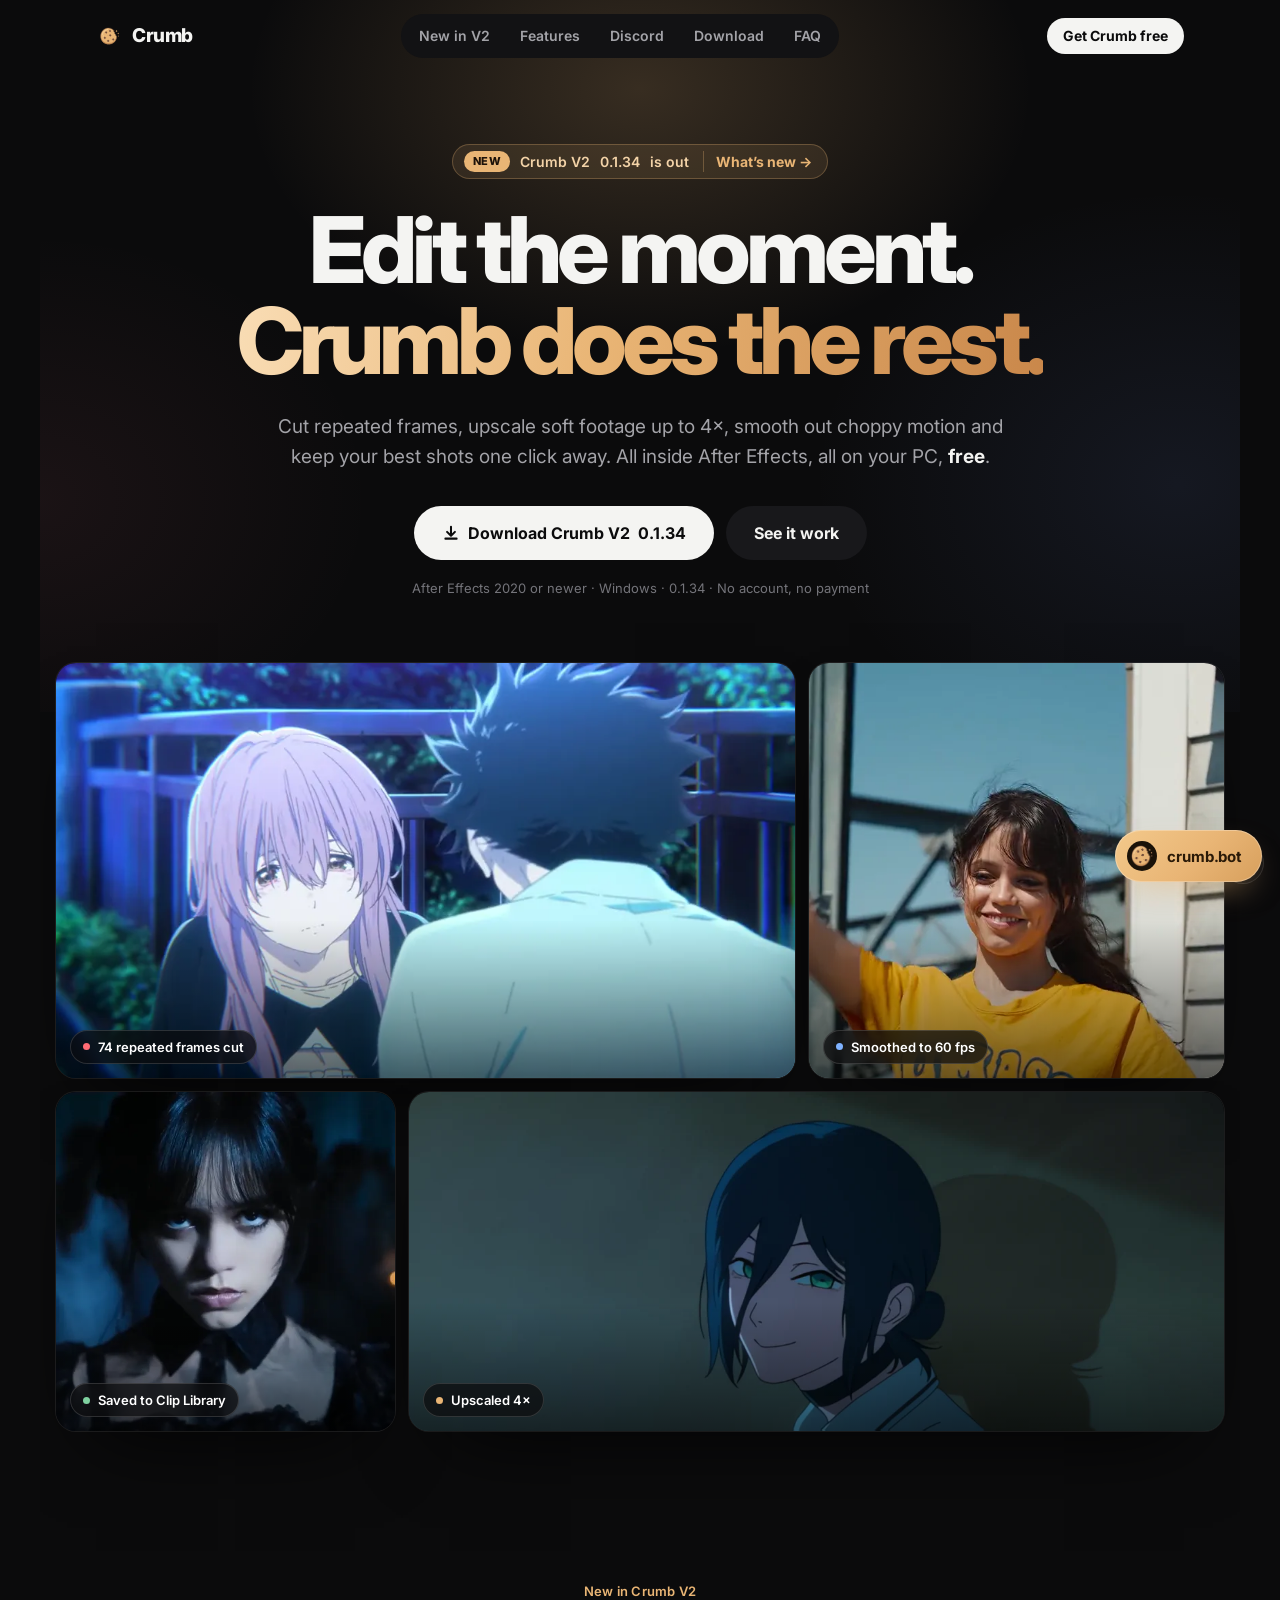
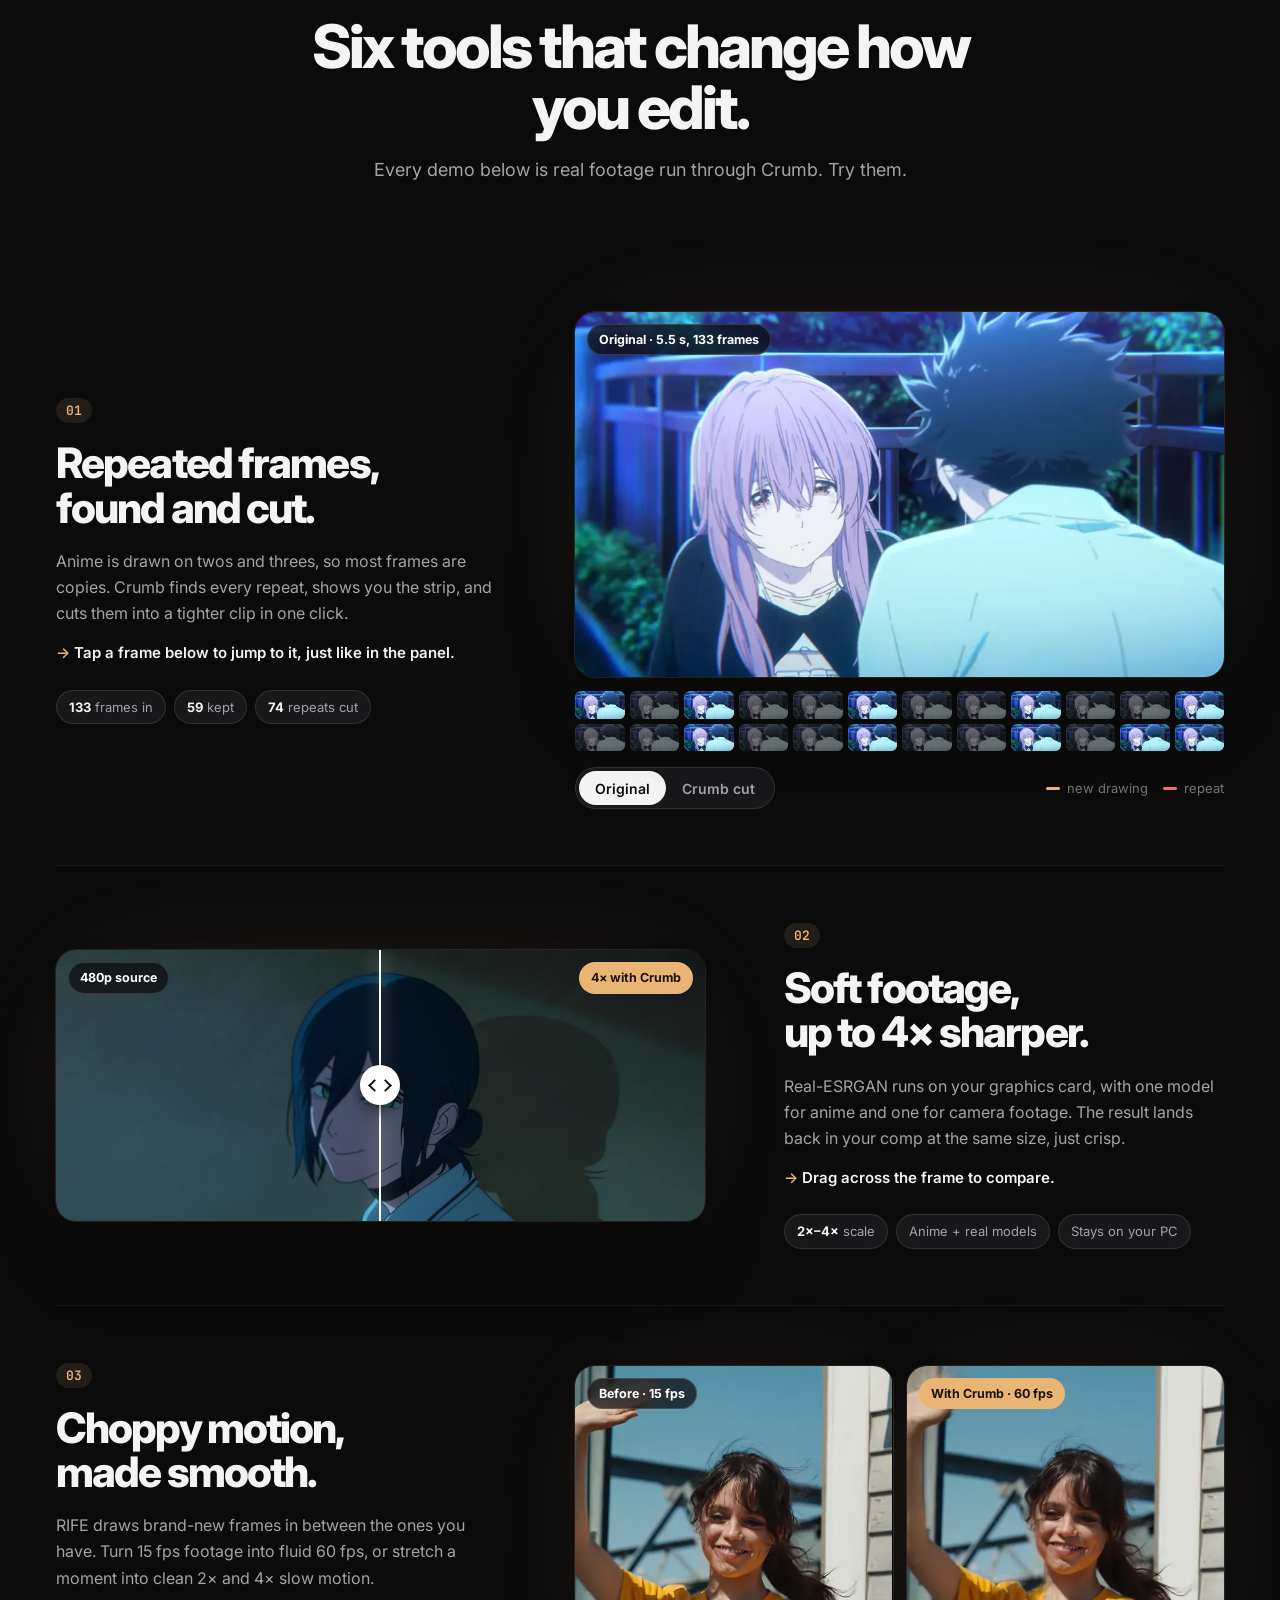
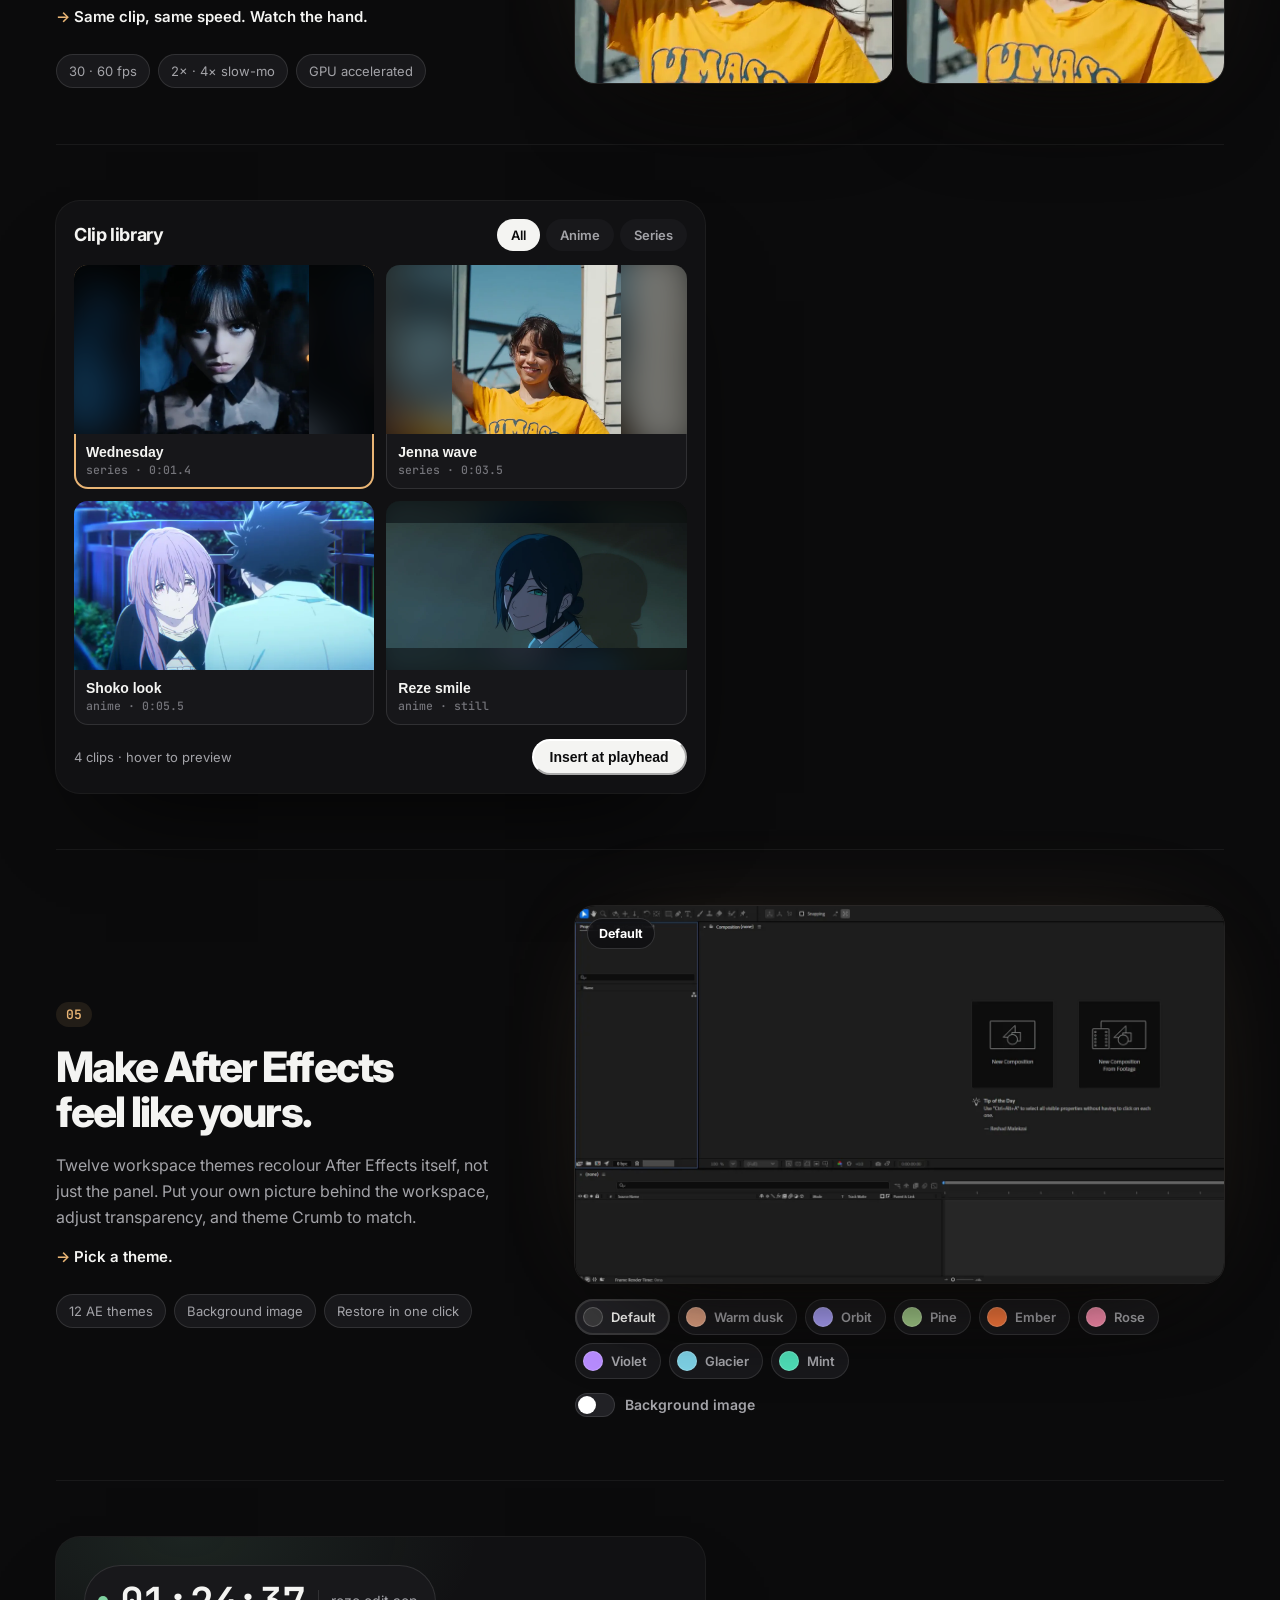
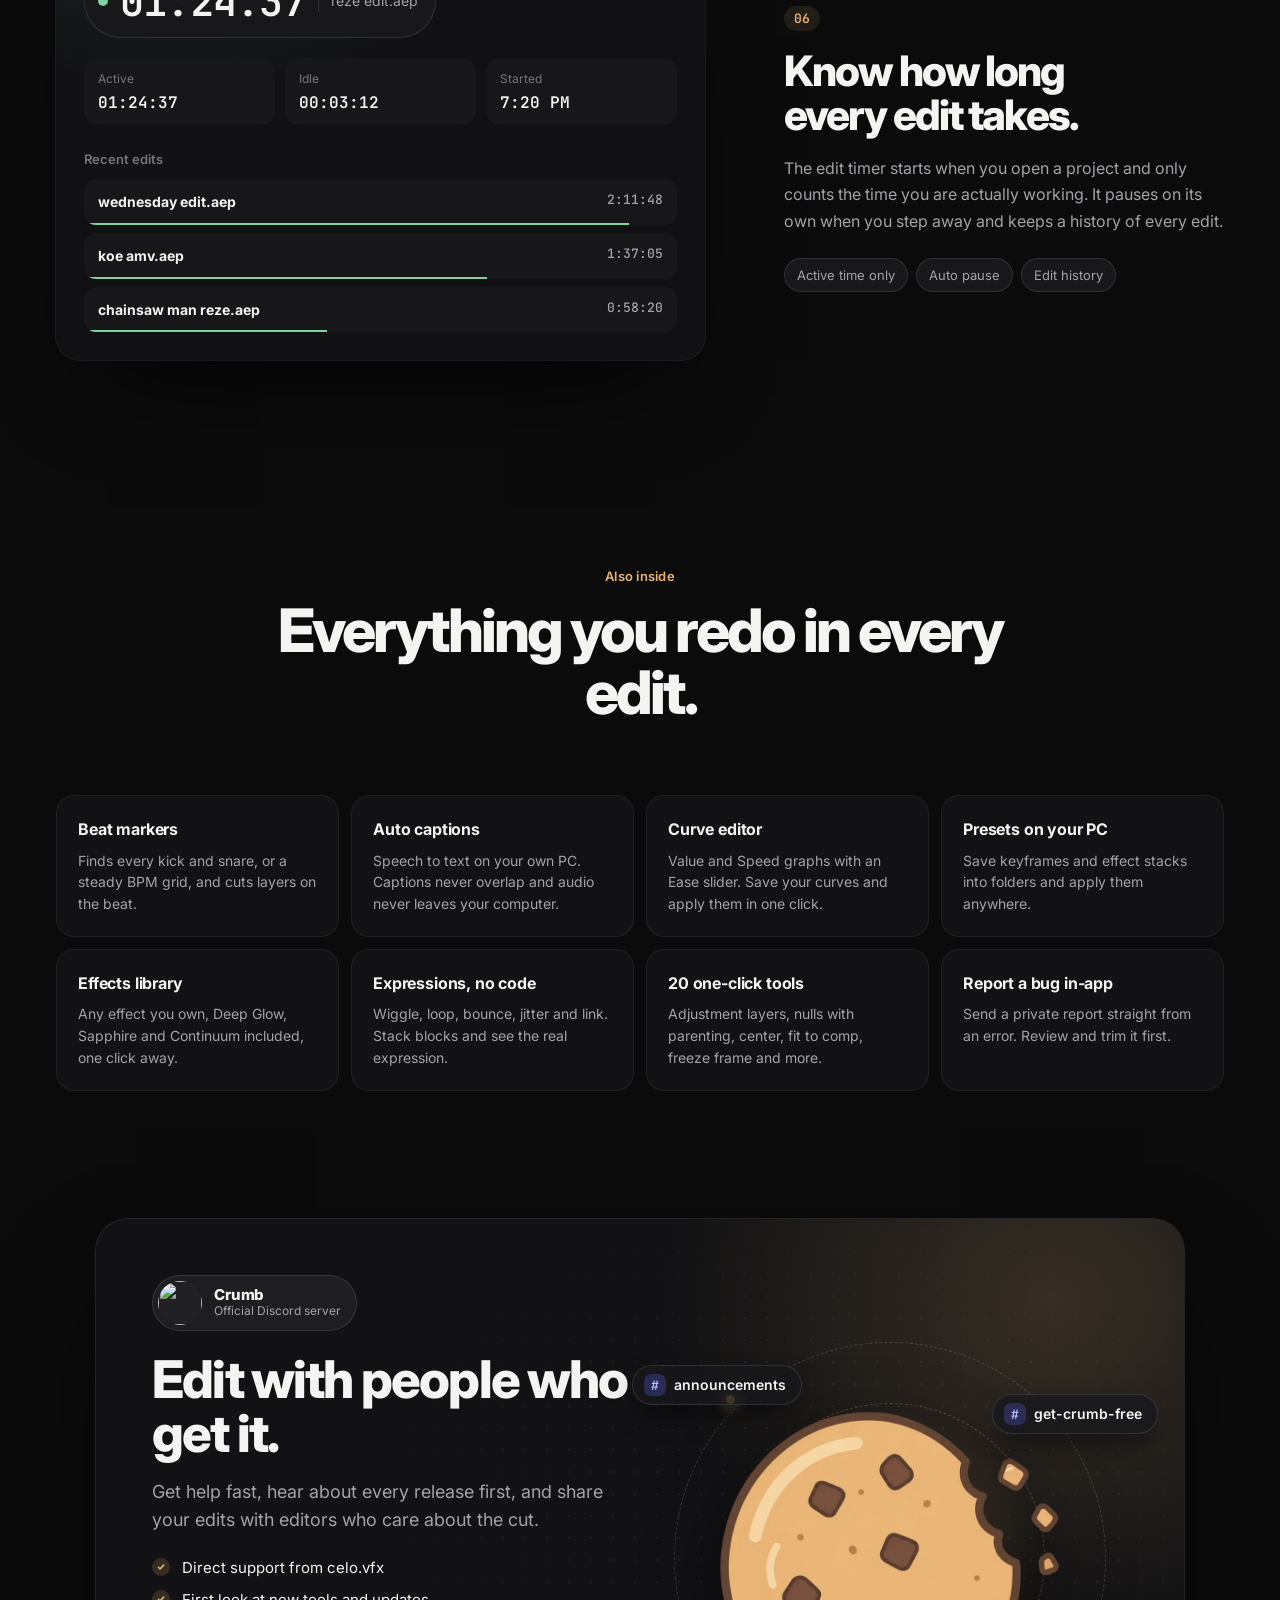
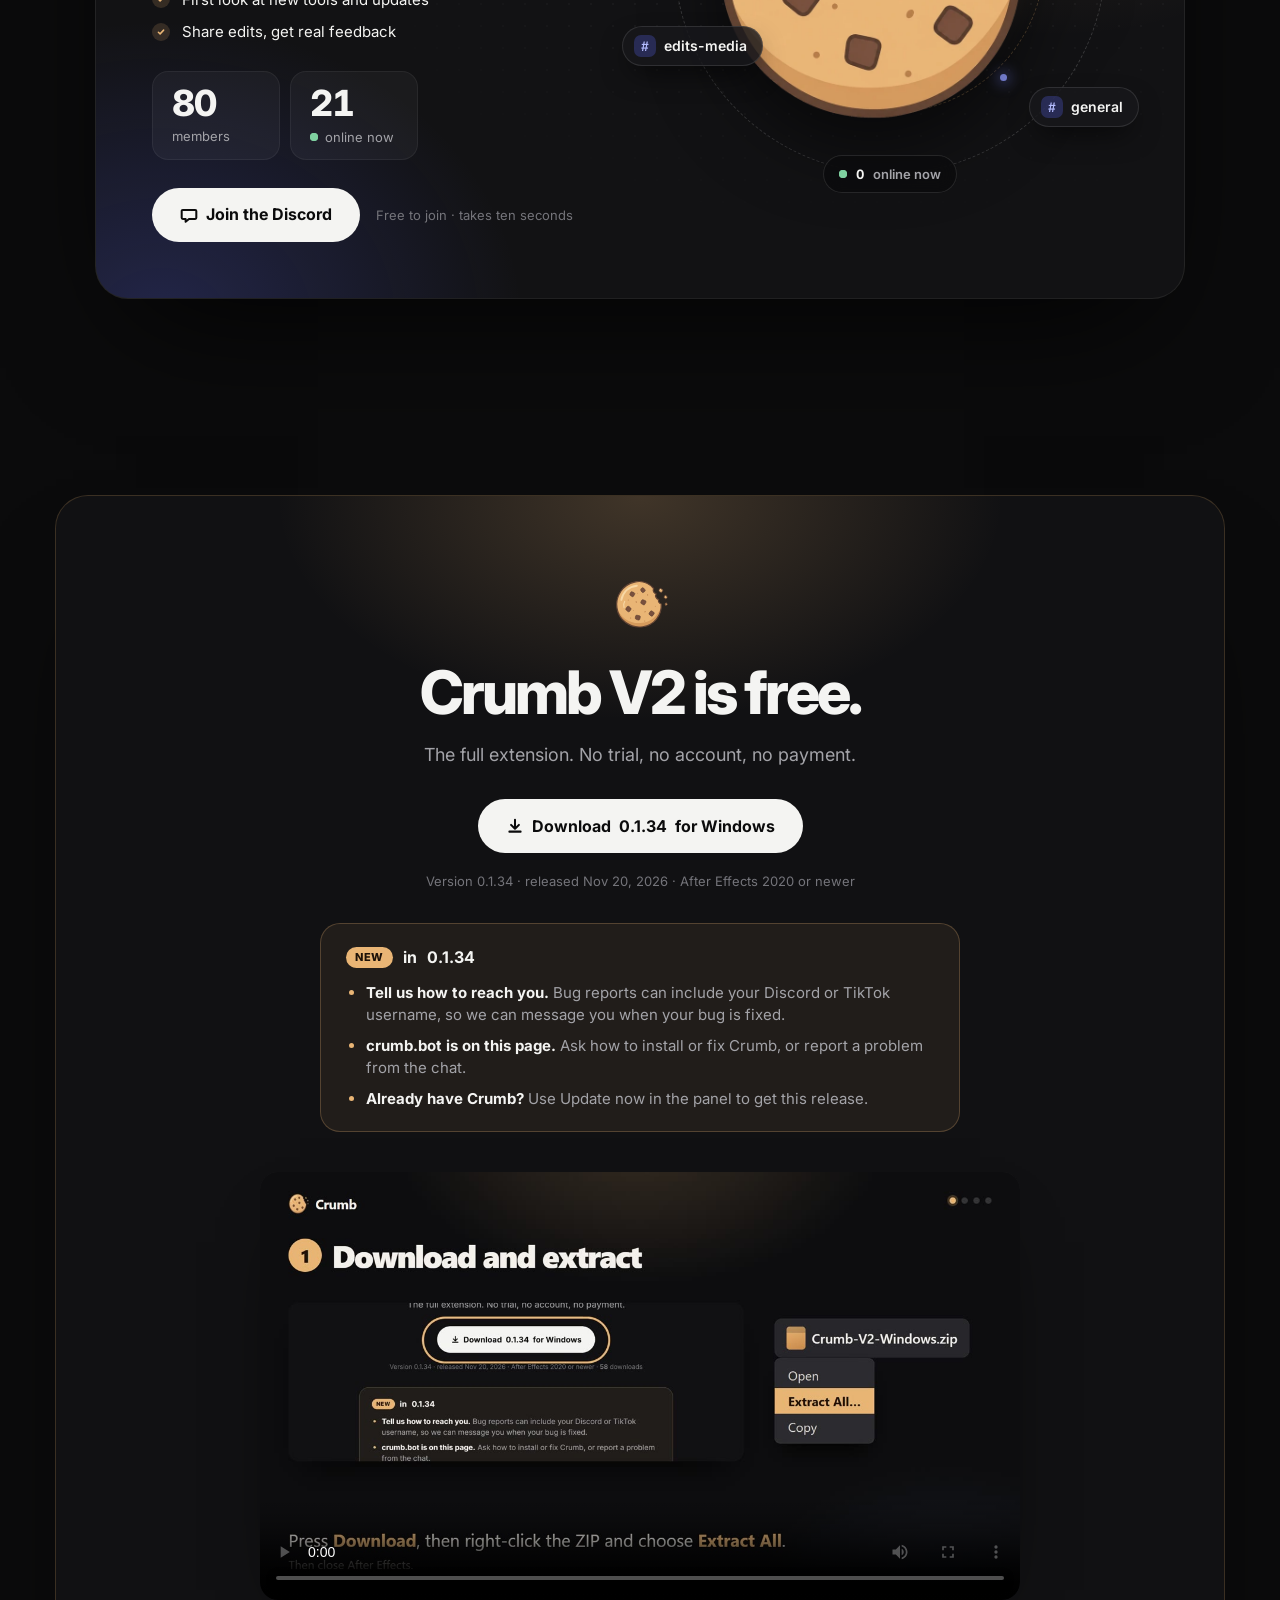
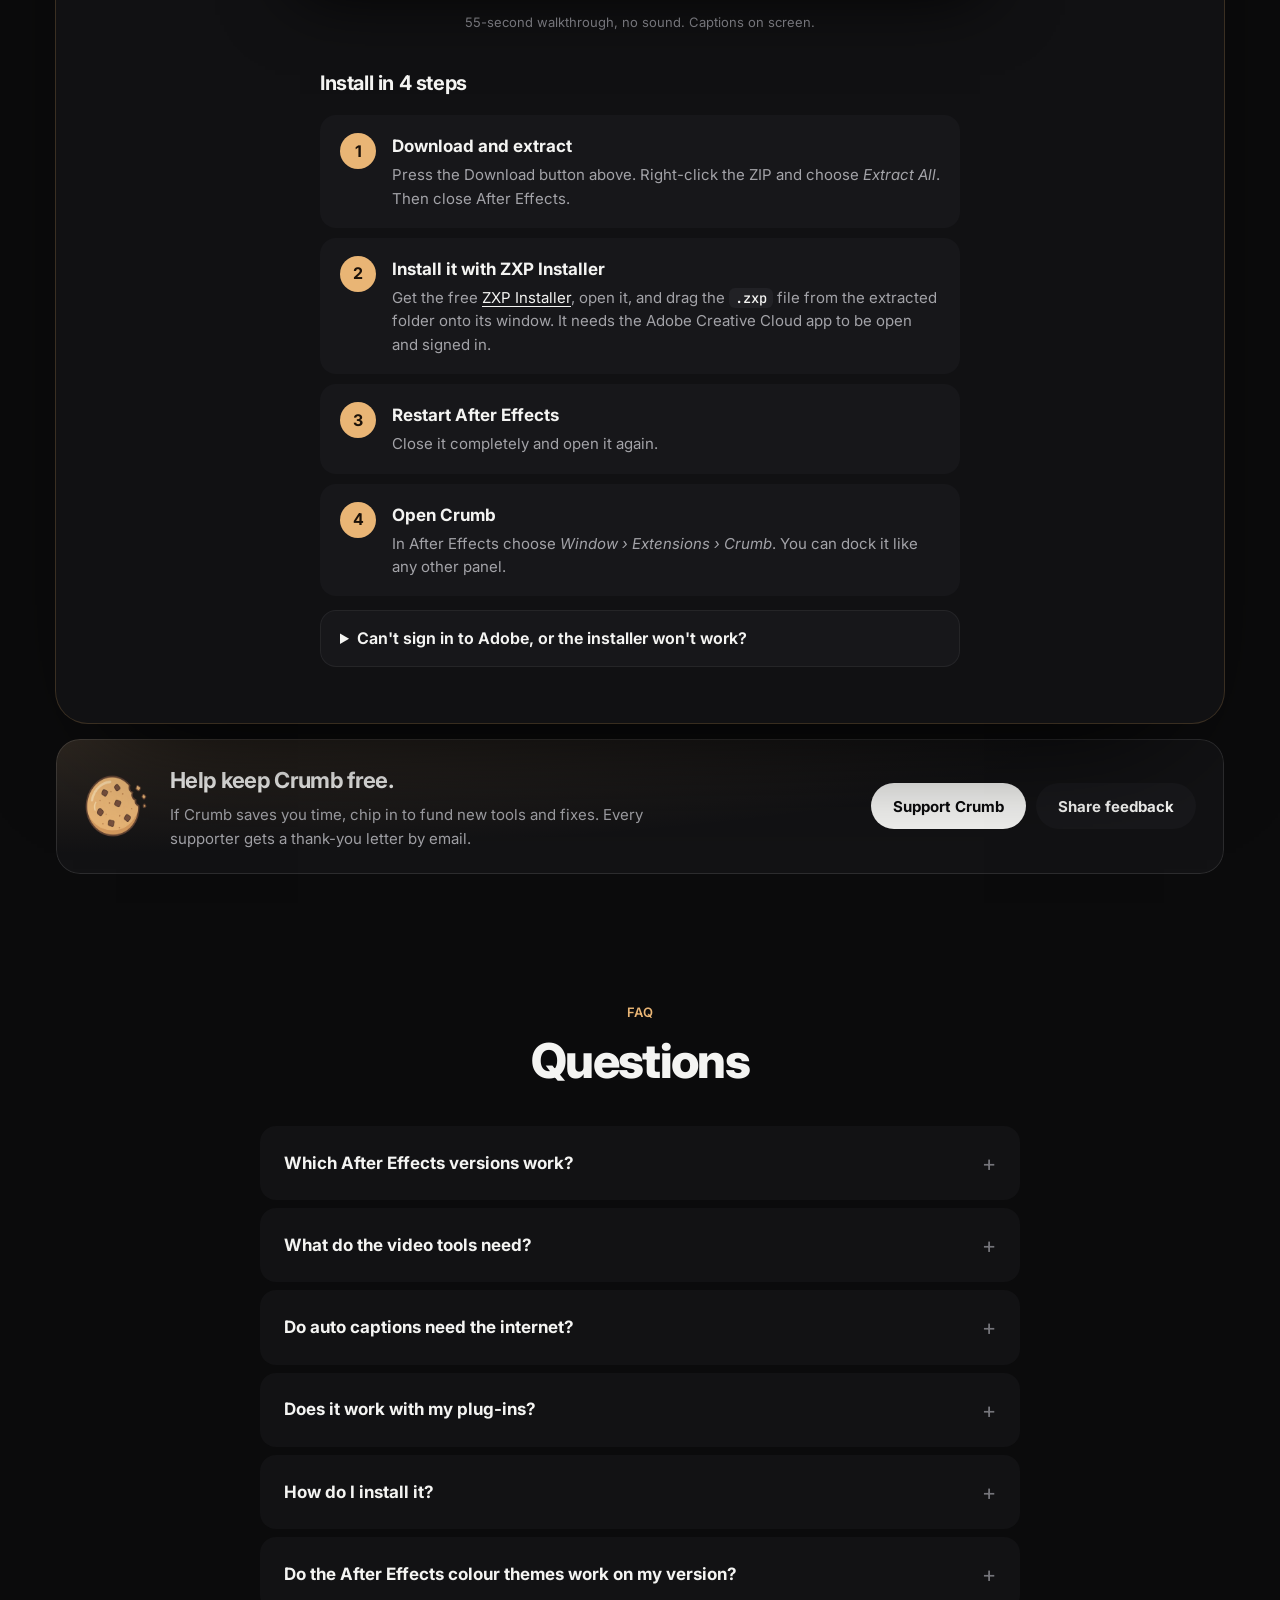
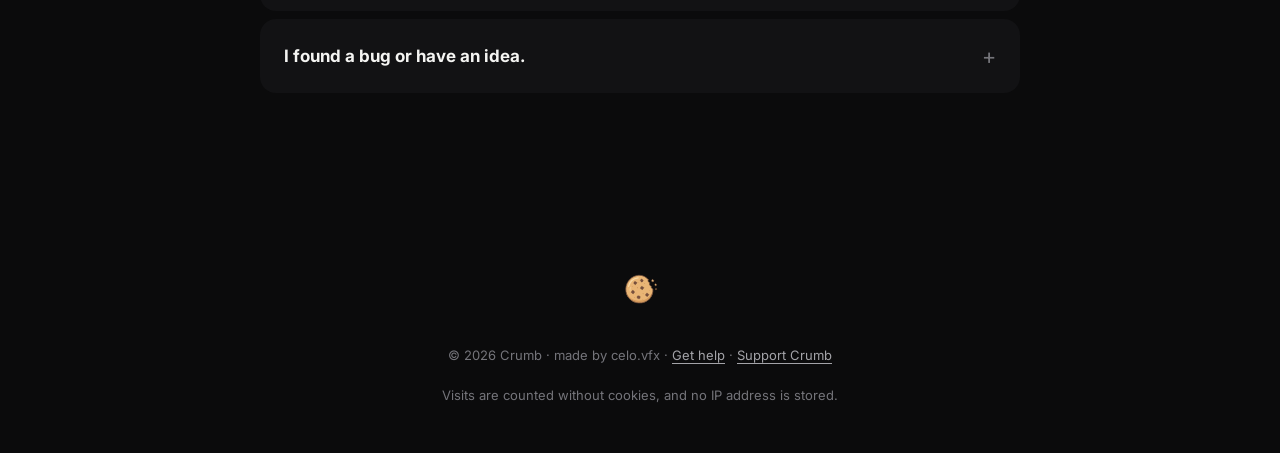
==== commit f9406273: "Crumb V2 0.1.34: crumb.bot on the website, signed update announcement Co-Authored-By: Claude Sonnet " ====
--- a/index.html
+++ b/index.html
@@ -19,6 +19,7 @@
   <link href="https://fonts.googleapis.com/css2?family=Inter:wght@400;500;600;700;800&family=JetBrains+Mono:wght@500;600&display=swap" rel="stylesheet">
   <link rel="stylesheet" href="styles.css?v=v22">
   <link rel="stylesheet" href="v3.css?v=v23">
+  <link rel="stylesheet" href="bot.css?v=v2">
   <noscript><style>.reveal, [data-stagger] > *, .x-tile, .com-card .stage-cookie, .com-card .chip-px, .com-card .stage-live { opacity: 1; transform: none; }</style></noscript>
 </head>
 <body>
@@ -45,16 +46,16 @@
     <section class="x-hero" id="top">
       <div class="x-hero-glow" aria-hidden="true"></div>
       <div class="x-hero-copy">
-        <a class="x-badge reveal" href="#whatsnew"><span class="x-new">New</span>Crumb V2 <span data-version>0.1.33</span> is out<span class="x-badge-go" aria-hidden="true">What’s new →</span></a>
+        <a class="x-badge reveal" href="#whatsnew"><span class="x-new">New</span>Crumb V2 <span data-version>0.1.34</span> is out<span class="x-badge-go" aria-hidden="true">What’s new →</span></a>
         <h1 class="reveal">Edit the moment.<br><span>Crumb does the rest.</span></h1>
         <p class="x-lede reveal">Cut repeated frames, upscale soft footage up to 4×, smooth out choppy motion and keep your best shots one click away. All inside After Effects, all on your PC, <b>free</b>.</p>
         <div class="x-cta reveal">
-          <a class="btn btn-primary btn-lg" href="https://github.com/Crumbfx/crumbfx.github.io/releases/download/crumb-v2-0.1.33/Crumb-V2-0.1.33-Windows.zip" data-download>
-            <svg viewBox="0 0 16 16" aria-hidden="true"><path d="M8 2.5v8M4.5 7 8 10.5 11.5 7M3 13h10"/></svg>Download Crumb V2 <span data-version>0.1.33</span>
+          <a class="btn btn-primary btn-lg" href="https://github.com/Crumbfx/crumbfx.github.io/releases/download/crumb-v2-0.1.34/Crumb-V2-0.1.34-Windows.zip" data-download>
+            <svg viewBox="0 0 16 16" aria-hidden="true"><path d="M8 2.5v8M4.5 7 8 10.5 11.5 7M3 13h10"/></svg>Download Crumb V2 <span data-version>0.1.34</span>
           </a>
           <a class="btn btn-ghost btn-lg" href="#new">See it work</a>
         </div>
-        <p class="x-fine reveal"><span data-ae>After Effects 2020 or newer</span> · Windows · <span data-version>0.1.33</span> · No account, no payment</p>
+        <p class="x-fine reveal"><span data-ae>After Effects 2020 or newer</span> · Windows · <span data-version>0.1.34</span> · No account, no payment<span data-dl-wrap hidden> · <b data-dl-count></b> downloads</span></p>
       </div>
 
       <!-- every tile keeps its clip's own shape, so nothing is cropped -->
@@ -328,15 +329,15 @@
         <img class="x-final-logo" src="assets/crumb-logo.svg" alt="" width="72" height="72">
         <h2 id="download-title">Crumb V2 is free.</h2>
         <p class="x-sub">The full extension. No trial, no account, no payment.</p>
-        <a class="btn btn-primary btn-lg" href="https://github.com/Crumbfx/crumbfx.github.io/releases/download/crumb-v2-0.1.33/Crumb-V2-0.1.33-Windows.zip" data-download>
-          <svg viewBox="0 0 16 16" aria-hidden="true"><path d="M8 2.5v8M4.5 7 8 10.5 11.5 7M3 13h10"/></svg>Download <span data-version>0.1.33</span> for Windows
+        <a class="btn btn-primary btn-lg" href="https://github.com/Crumbfx/crumbfx.github.io/releases/download/crumb-v2-0.1.34/Crumb-V2-0.1.34-Windows.zip" data-download>
+          <svg viewBox="0 0 16 16" aria-hidden="true"><path d="M8 2.5v8M4.5 7 8 10.5 11.5 7M3 13h10"/></svg>Download <span data-version>0.1.34</span> for Windows
         </a>
-        <p class="x-fine">Version <span data-version>0.1.33</span> · released <span data-released>Nov 20, 2026</span> · <span data-ae>After Effects 2020 or newer</span></p>
+        <p class="x-fine">Version <span data-version>0.1.34</span> · released <span data-released>Nov 20, 2026</span> · <span data-ae>After Effects 2020 or newer</span><span data-dl-wrap hidden> · <b data-dl-count></b> downloads</span></p>
         <div class="x-new-box" id="whatsnew">
-          <p class="x-new-title"><span class="x-new">New</span> in <span data-version>0.1.33</span></p>
+          <p class="x-new-title"><span class="x-new">New</span> in <span data-version>0.1.34</span></p>
           <ul>
-            <li><b>Beats and Captions work on more setups.</b> If After Effects could not read a song's audio, Crumb now has a backup way to read it.</li>
-            <li><b>Edit history and clip saves are steadier.</b> A virus scanner or sync app holding a file no longer makes them fail.</li>
+            <li><b>Tell us how to reach you.</b> Bug reports can include your Discord or TikTok username, so we can message you when your bug is fixed.</li>
+            <li><b>crumb.bot is on this page.</b> Ask how to install or fix Crumb, or report a problem from the chat.</li>
             <li><b>Already have Crumb?</b> Use Update now in the panel to get this release.</li>
           </ul>
         </div>
@@ -363,6 +364,7 @@
               <button type="button" class="btn btn-ghost" id="install-copy" data-ui-sound="navigate">Copy command</button>
             </div>
             <p class="x-fine">It always installs the newest version and checks the file before installing. If it says <em>Checksum mismatch</em>, run it again.</p>
+            <p class="x-fine">Still stuck? <a href="#help" data-open-bot>Ask crumb.bot</a> or join the <a href="https://discord.gg/6KCEgNSDnc" data-discord>Crumb Discord</a>.</p>
           </div>
         </details>
       </div>
@@ -436,7 +438,7 @@
     <form method="dialog" class="x-form" novalidate>
       <button class="x-close" type="button" data-dl-close aria-label="Close">×</button>
       <img src="assets/crumb-logo.svg" alt="" width="44" height="44">
-      <h2 id="dl-title">Get Crumb V2 <span data-version>0.1.33</span></h2>
+      <h2 id="dl-title">Get Crumb V2 <span data-version>0.1.34</span></h2>
       <p class="x-form-sub">Tell us who you are and your download starts right away. It's free.</p>
       <label class="x-field">Your name
         <input type="text" name="name" autocomplete="name" maxlength="60" required placeholder="Sam">
@@ -449,15 +451,16 @@
       <label class="x-trap" aria-hidden="true">Website<input type="text" name="website" tabindex="-1" autocomplete="off"></label>
       <p class="x-note">We post your name and TikTok to the Crumb team's private Discord so we can say thanks and help you. Nothing else is collected and it is never shared.</p>
       <p class="x-status" role="status" aria-live="polite" data-dl-status></p>
-      <button class="btn btn-primary btn-lg btn-block" type="submit" data-dl-submit>Download Crumb V2 <span data-version>0.1.33</span></button>
-      <a class="x-again" data-download href="https://github.com/Crumbfx/crumbfx.github.io/releases/download/crumb-v2-0.1.33/Crumb-V2-0.1.33-Windows.zip" hidden>Download didn't start? Click here.</a>
+      <button class="btn btn-primary btn-lg btn-block" type="submit" data-dl-submit>Download Crumb V2 <span data-version>0.1.34</span></button>
+      <a class="x-again" data-download href="https://github.com/Crumbfx/crumbfx.github.io/releases/download/crumb-v2-0.1.34/Crumb-V2-0.1.34-Windows.zip" hidden>Download didn't start? Click here.</a>
     </form>
   </dialog>
 
-  <script src="config.js?v=v22"></script>
-  <script src="site.js?v=v22"></script>
+  <script src="config.js?v=v23"></script>
+  <script src="site.js?v=v23"></script>
   <script src="v3.js?v=v22"></script>
   <script src="track.js?v=v22"></script>
   <script src="sfx.js?v=v23"></script>
+  <script src="bot.js?v=v2" defer></script>
 </body>
 </html>
--- a/bot.css
+++ b/bot.css
@@ -0,0 +1,47 @@
+/* crumb.bot on the extension website */
+.cb-launcher { position: fixed; right: max(18px, env(safe-area-inset-right)); bottom: max(18px, env(safe-area-inset-bottom)); z-index: 60; display: inline-flex; align-items: center; gap: 10px; height: 52px; padding: 0 20px 0 12px; border: 0; border-radius: 999px; cursor: pointer; font-weight: 700; font-size: 15px; line-height: 1; font-family: inherit; letter-spacing: -.01em; color: #2a1a08; background: linear-gradient(135deg, #f3c98b, #e9b575 55%, #d79f5c); box-shadow: 0 14px 34px -14px rgba(233,181,117,.7), 0 0 0 1px rgba(255,255,255,.28) inset; transition: transform .2s ease, box-shadow .2s ease; }
+.cb-launcher:hover { transform: translateY(-2px); }
+.cb-launcher:focus-visible { outline: 3px solid #fff; outline-offset: 3px; }
+.cb-launcher img { width: 30px; height: 30px; padding: 4px; border-radius: 50%; background: #1a1208; }
+.cb-panel { position: fixed; right: max(18px, env(safe-area-inset-right)); bottom: calc(max(18px, env(safe-area-inset-bottom)) + 64px); z-index: 61; display: flex; flex-direction: column; width: min(400px, calc(100vw - 24px)); height: min(580px, calc(100vh - 110px)); border-radius: 24px; overflow: hidden; color: var(--text-1, #f4f1ec); background: radial-gradient(420px 220px at 90% -10%, rgba(233,181,117,.16), transparent 70%), var(--card, #111113); box-shadow: 0 40px 90px -30px #000, 0 0 0 1px rgba(255,255,255,.1) inset; opacity: 0; transform: translateY(16px) scale(.96); pointer-events: none; transition: opacity .22s ease, transform .3s cubic-bezier(.16,1.1,.3,1); }
+.cb-panel.open { opacity: 1; transform: none; pointer-events: auto; }
+.cb-head { display: flex; align-items: center; gap: 12px; padding: 16px 16px 12px; }
+.cb-head img { width: 38px; height: 38px; padding: 6px; border-radius: 50%; background: #1a1208; box-shadow: 0 0 0 2px rgba(233,181,117,.55); }
+.cb-head strong { display: block; font-size: 16px; letter-spacing: -.02em; }
+.cb-head small { color: var(--text-3, #8d8982); font-size: 12px; }
+.cb-close { margin-left: auto; width: 34px; height: 34px; border: 0; border-radius: 50%; cursor: pointer; color: inherit; background: rgba(255,255,255,.08); font-size: 20px; line-height: 1; }
+.cb-tabs { position: relative; display: grid; grid-template-columns: 1fr 1fr; margin: 0 16px; padding: 3px; border-radius: 999px; background: rgba(255,255,255,.06); }
+.cb-tabs button { position: relative; z-index: 1; height: 34px; border: 0; border-radius: 999px; cursor: pointer; font-weight: 650; font-size: 13px; line-height: 1; font-family: inherit; color: var(--text-2, #a6a29b); background: none; transition: color .2s; }
+.cb-tabs button[aria-selected="true"] { color: #2a1a08; background: linear-gradient(135deg, #f3c98b, #e9b575); }
+.cb-pane { flex: 1; min-height: 0; display: flex; flex-direction: column; }
+.cb-pane[hidden] { display: none; }
+.cb-scroll { flex: 1; overflow-y: auto; padding: 14px 16px; display: flex; flex-direction: column; gap: 10px; overscroll-behavior: contain; }
+.cb-intro { margin: 0; font-size: 13.5px; line-height: 1.5; color: var(--text-2, #a6a29b); }
+.cb-prompts { display: grid; gap: 8px; }
+.cb-prompts button { text-align: left; padding: 11px 14px; border: 0; border-radius: 14px; cursor: pointer; font-weight: 600; font-size: 13.5px; line-height: 1.3; font-family: inherit; color: inherit; background: rgba(255,255,255,.06); box-shadow: 0 0 0 1px rgba(255,255,255,.07) inset; transition: background .2s, transform .2s; }
+.cb-prompts button:hover { background: rgba(233,181,117,.14); transform: translateY(-1px); }
+.cb-msg { max-width: 88%; padding: 10px 14px; border-radius: 16px; font-size: 14px; line-height: 1.5; white-space: pre-wrap; overflow-wrap: anywhere; }
+.cb-msg.user { align-self: flex-end; color: #2a1a08; background: linear-gradient(135deg, #f3c98b, #e9b575); border-bottom-right-radius: 5px; }
+.cb-msg.bot { align-self: flex-start; background: rgba(255,255,255,.07); box-shadow: 0 0 0 1px rgba(255,255,255,.07) inset; border-bottom-left-radius: 5px; }
+.cb-msg.err { align-self: flex-start; color: #ffb1b7; background: rgba(255,107,117,.1); }
+.cb-links { display: flex; flex-wrap: wrap; gap: 6px; }
+.cb-links a { padding: 6px 11px; border-radius: 999px; font-size: 12.5px; font-weight: 600; text-decoration: none; color: #f3d3a8; background: rgba(233,181,117,.12); box-shadow: 0 0 0 1px rgba(233,181,117,.3) inset; }
+.cb-dots { align-self: flex-start; display: flex; gap: 5px; padding: 12px 14px; border-radius: 16px; background: rgba(255,255,255,.07); }
+.cb-dots i { width: 7px; height: 7px; border-radius: 50%; background: #e9b575; animation: cb-wave 1s ease-in-out infinite; }
+.cb-dots i:nth-child(2) { animation-delay: .15s; } .cb-dots i:nth-child(3) { animation-delay: .3s; }
+@keyframes cb-wave { 0%, 60%, 100% { transform: translateY(0); opacity: .5; } 30% { transform: translateY(-5px); opacity: 1; } }
+.cb-form { display: flex; gap: 8px; padding: 10px 16px 16px; }
+.cb-form input, .cb-field input, .cb-field textarea { width: 100%; min-width: 0; padding: 12px 14px; border: 0; border-radius: 14px; font-size: 14px; line-height: 1.4; font-family: inherit; color: inherit; background: rgba(255,255,255,.07); box-shadow: 0 0 0 1px rgba(255,255,255,.1) inset; }
+.cb-form input:focus, .cb-field input:focus, .cb-field textarea:focus { outline: 0; box-shadow: 0 0 0 2px #e9b575 inset; }
+.cb-send, .cb-primary { flex: none; border: 0; border-radius: 14px; cursor: pointer; font-weight: 700; font-size: 14px; line-height: 1; font-family: inherit; color: #2a1a08; background: linear-gradient(135deg, #f3c98b, #e9b575); padding: 0 18px; min-height: 44px; }
+.cb-send:disabled, .cb-primary:disabled { opacity: .5; cursor: default; }
+.cb-fine { margin: 0; padding: 0 16px 12px; font-size: 11.5px; color: var(--text-3, #8d8982); }
+.cb-field { display: grid; gap: 6px; font-size: 13px; font-weight: 600; }
+.cb-field small { font-weight: 400; color: var(--text-3, #8d8982); }
+.cb-two { display: grid; grid-template-columns: 1fr 1fr; gap: 8px; }
+.cb-check { display: flex; gap: 10px; align-items: flex-start; font-size: 13px; line-height: 1.4; color: var(--text-2, #a6a29b); }
+.cb-check input { margin-top: 2px; accent-color: #e9b575; }
+.cb-status { min-height: 18px; margin: 0; font-size: 13px; color: var(--text-2, #a6a29b); }
+.cb-status.bad { color: #ffb1b7; } .cb-status.good { color: #8fe0a8; }
+@media (max-width: 480px) { .cb-panel { right: 8px; width: calc(100vw - 16px); height: min(620px, calc(100vh - 96px)); border-radius: 22px; } .cb-two { grid-template-columns: 1fr; } }
+@media (prefers-reduced-motion: reduce) { .cb-panel, .cb-launcher, .cb-prompts button { transition: none; } .cb-dots i { animation: none; } }
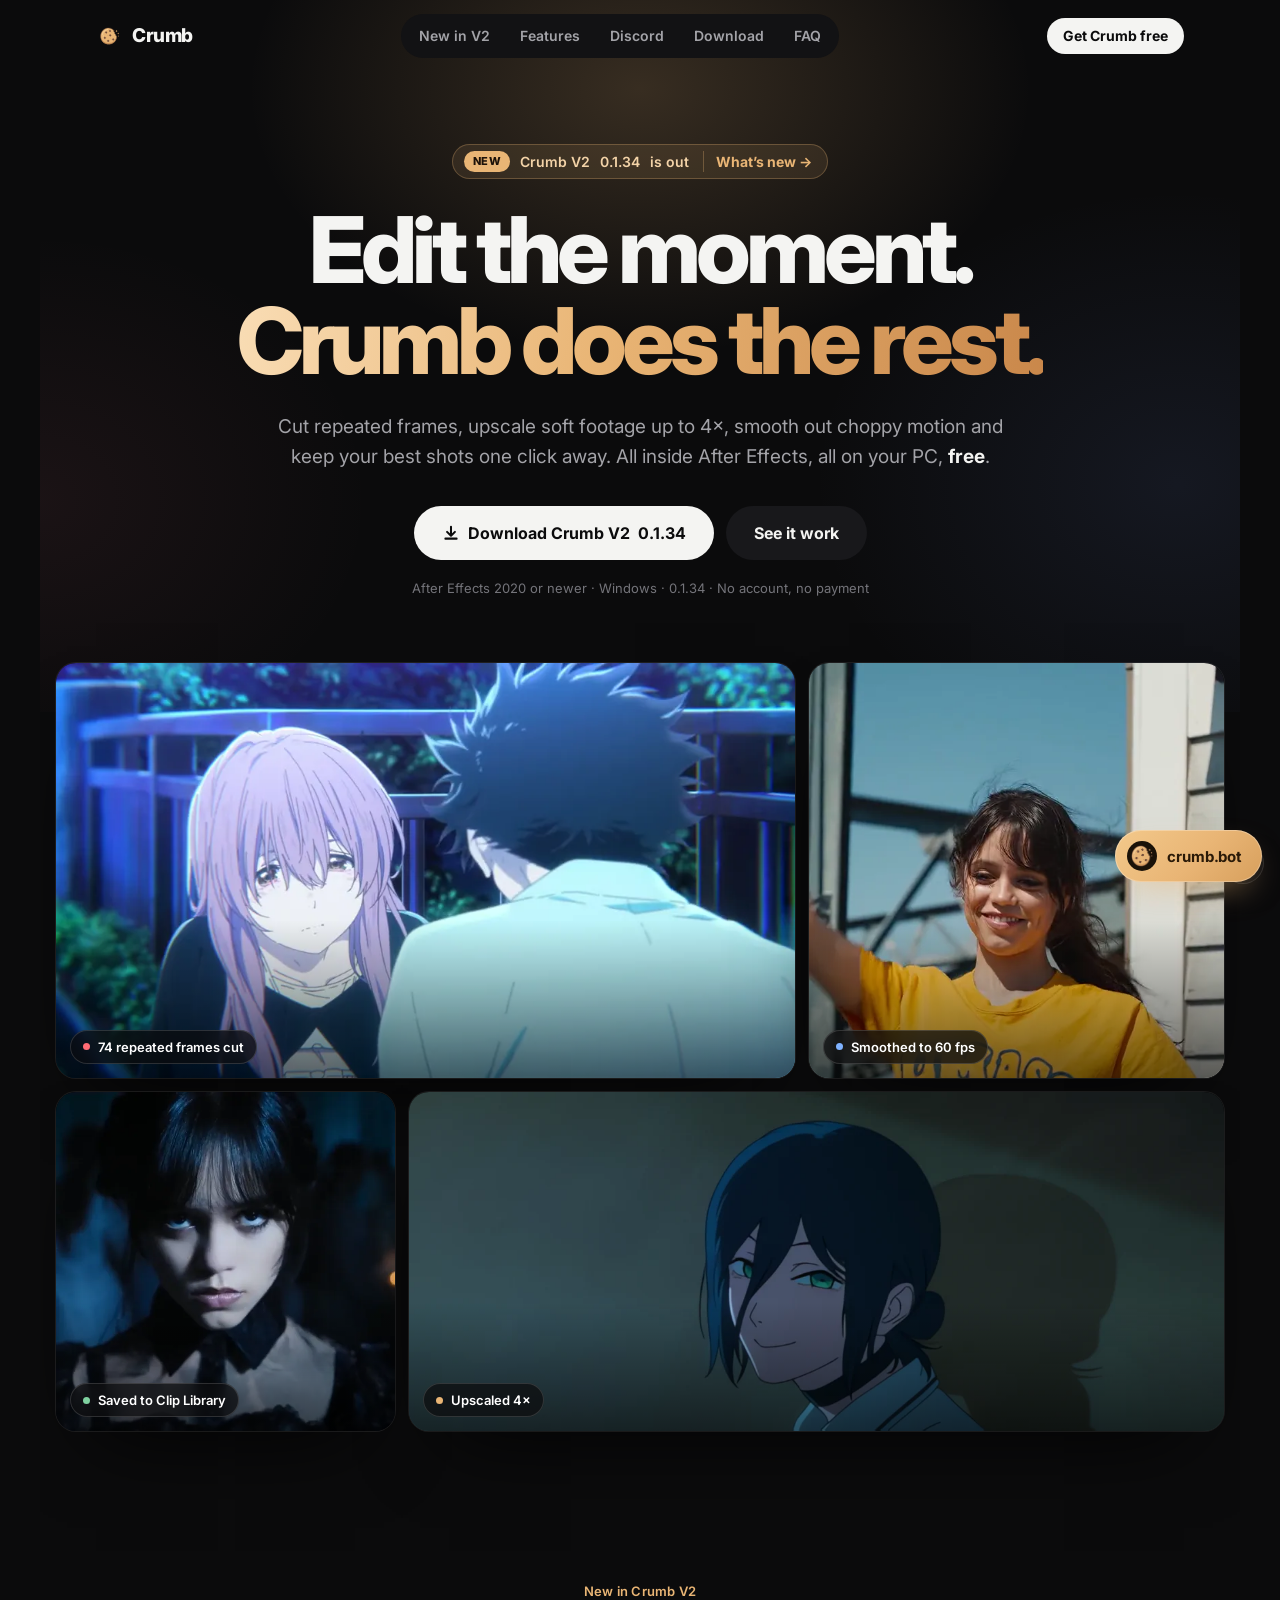
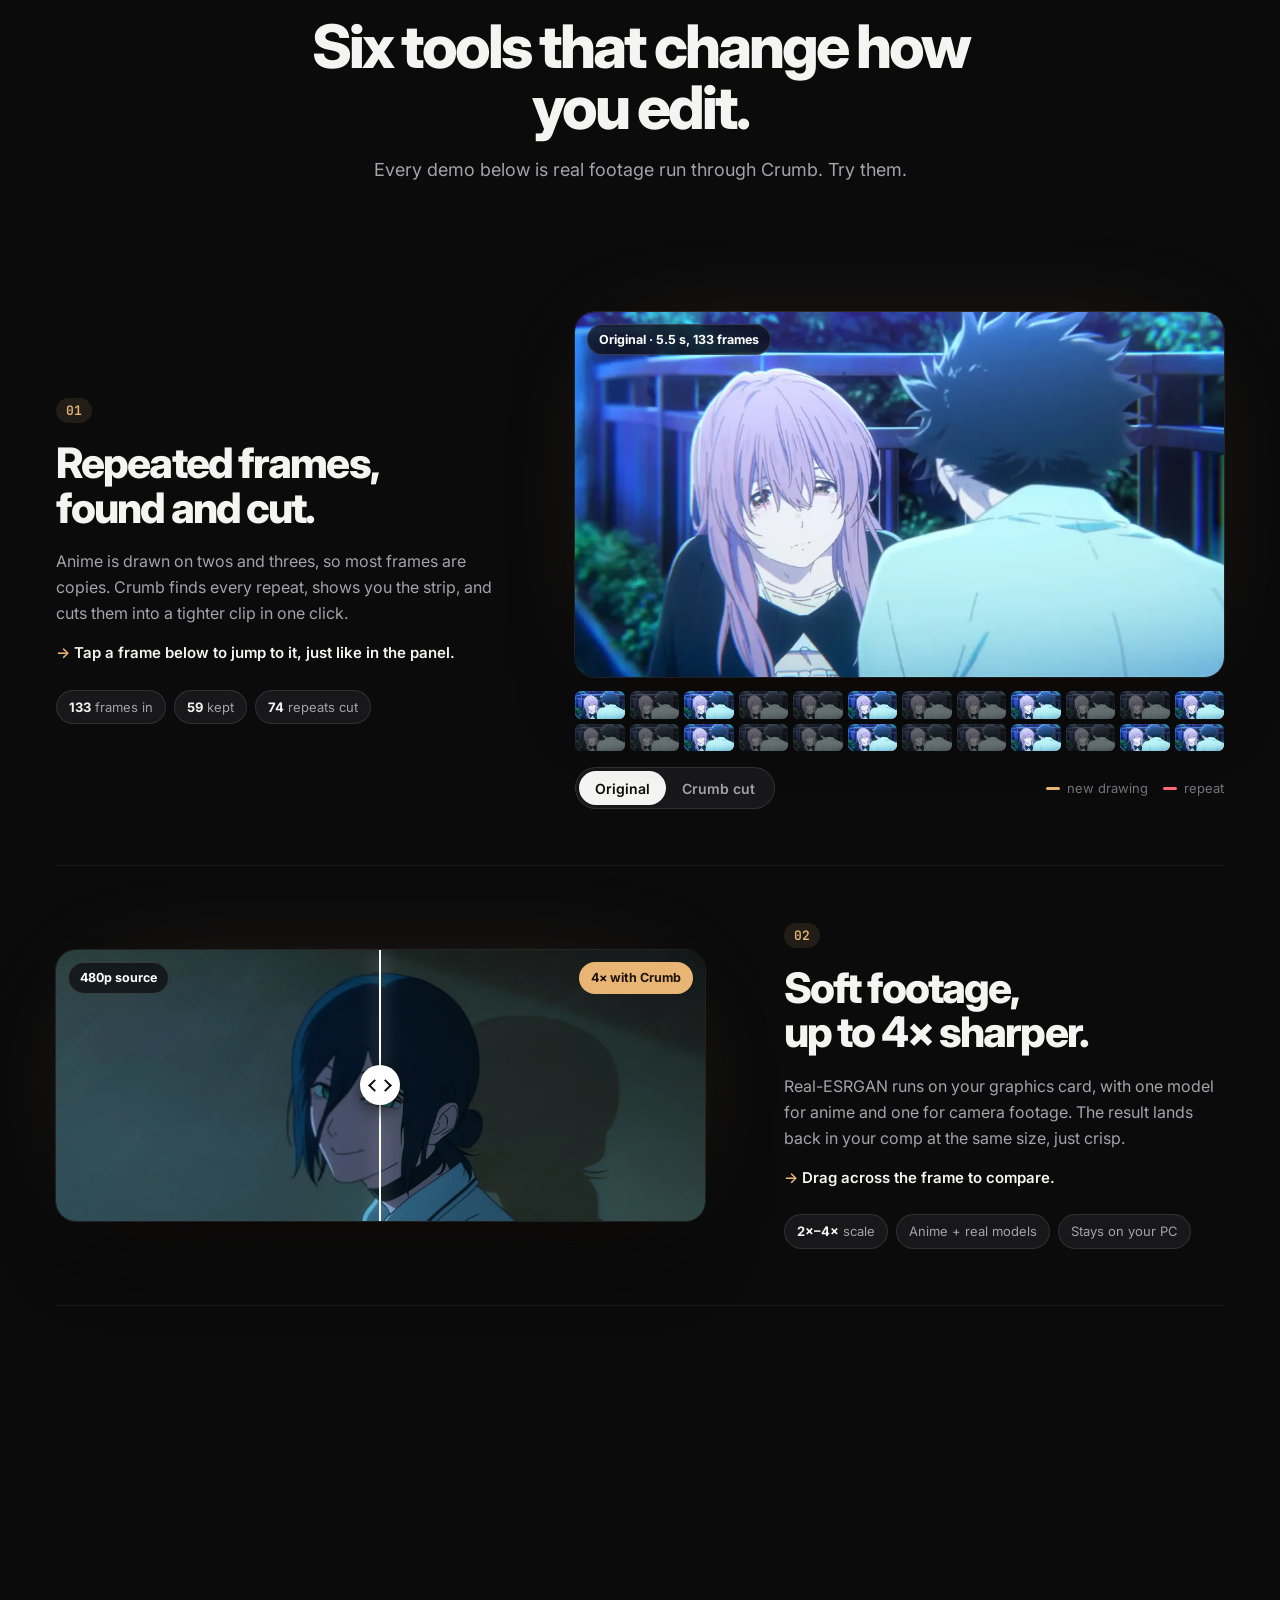
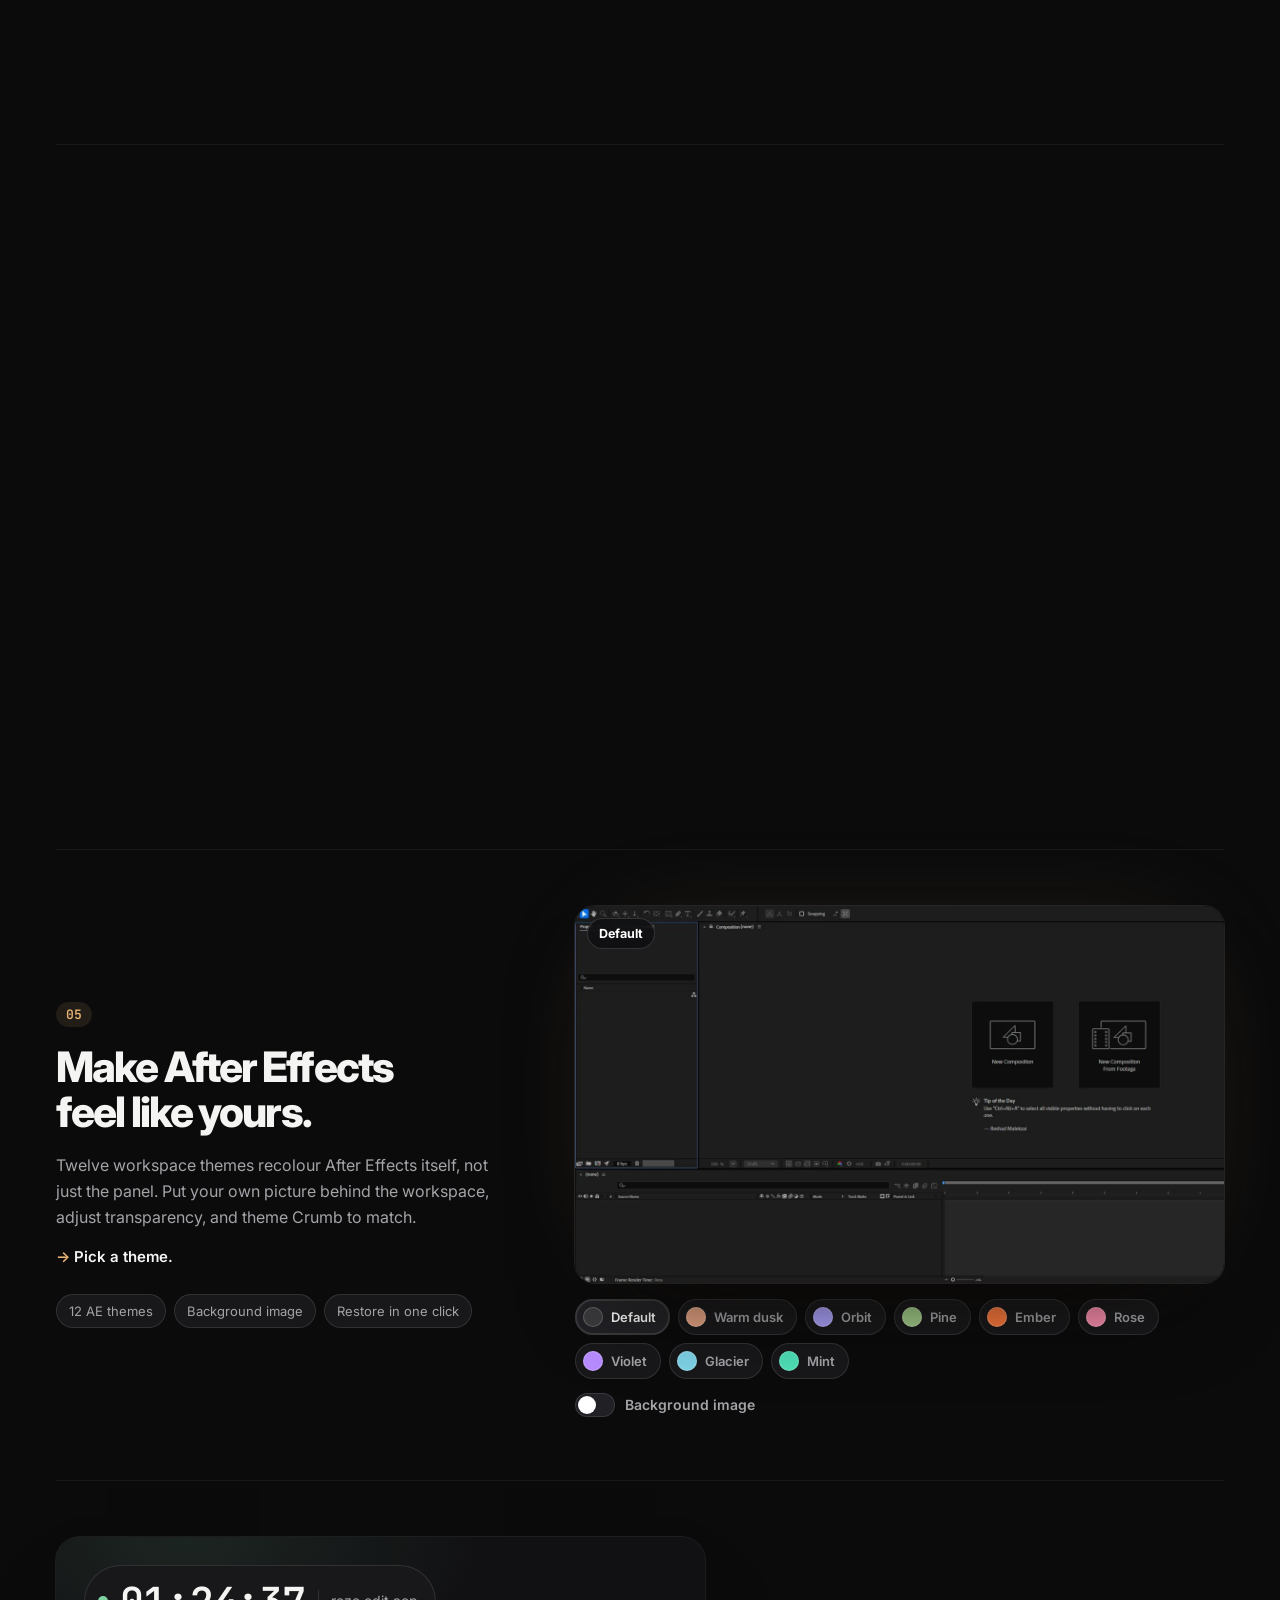
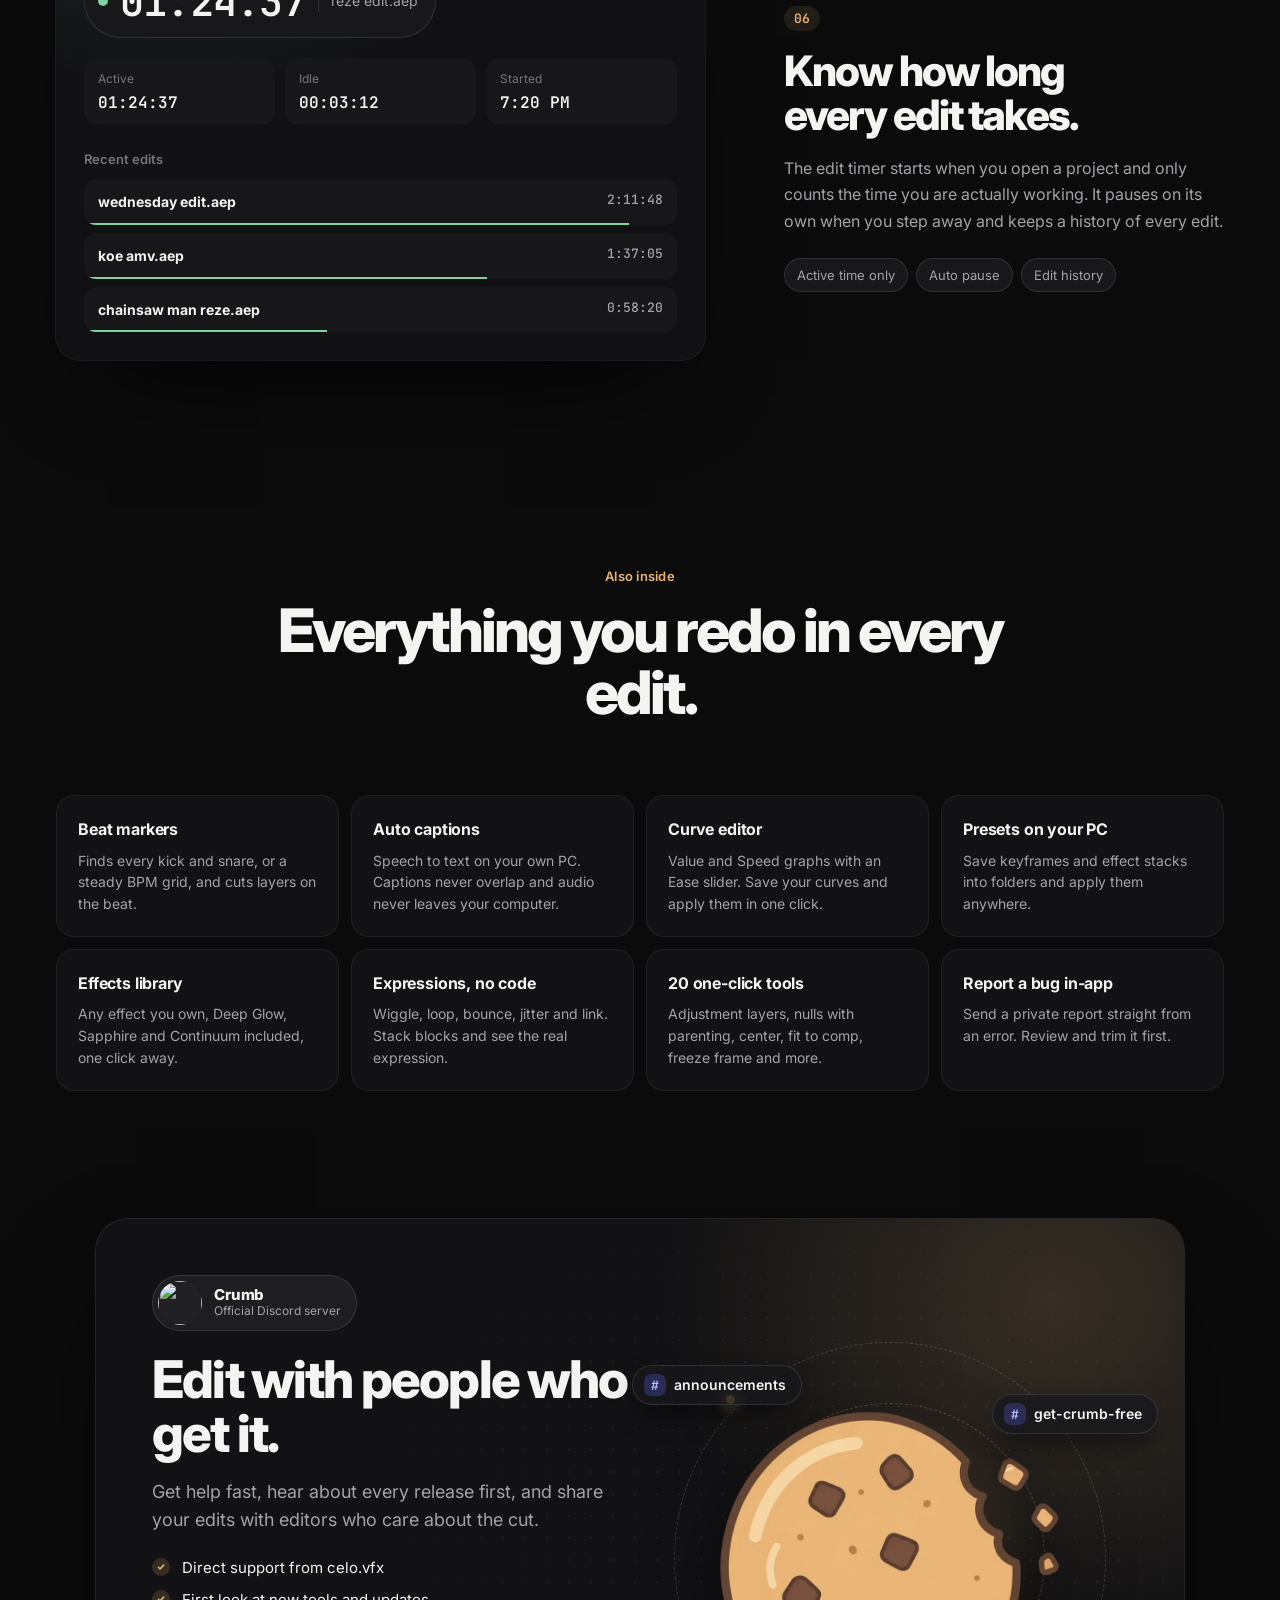
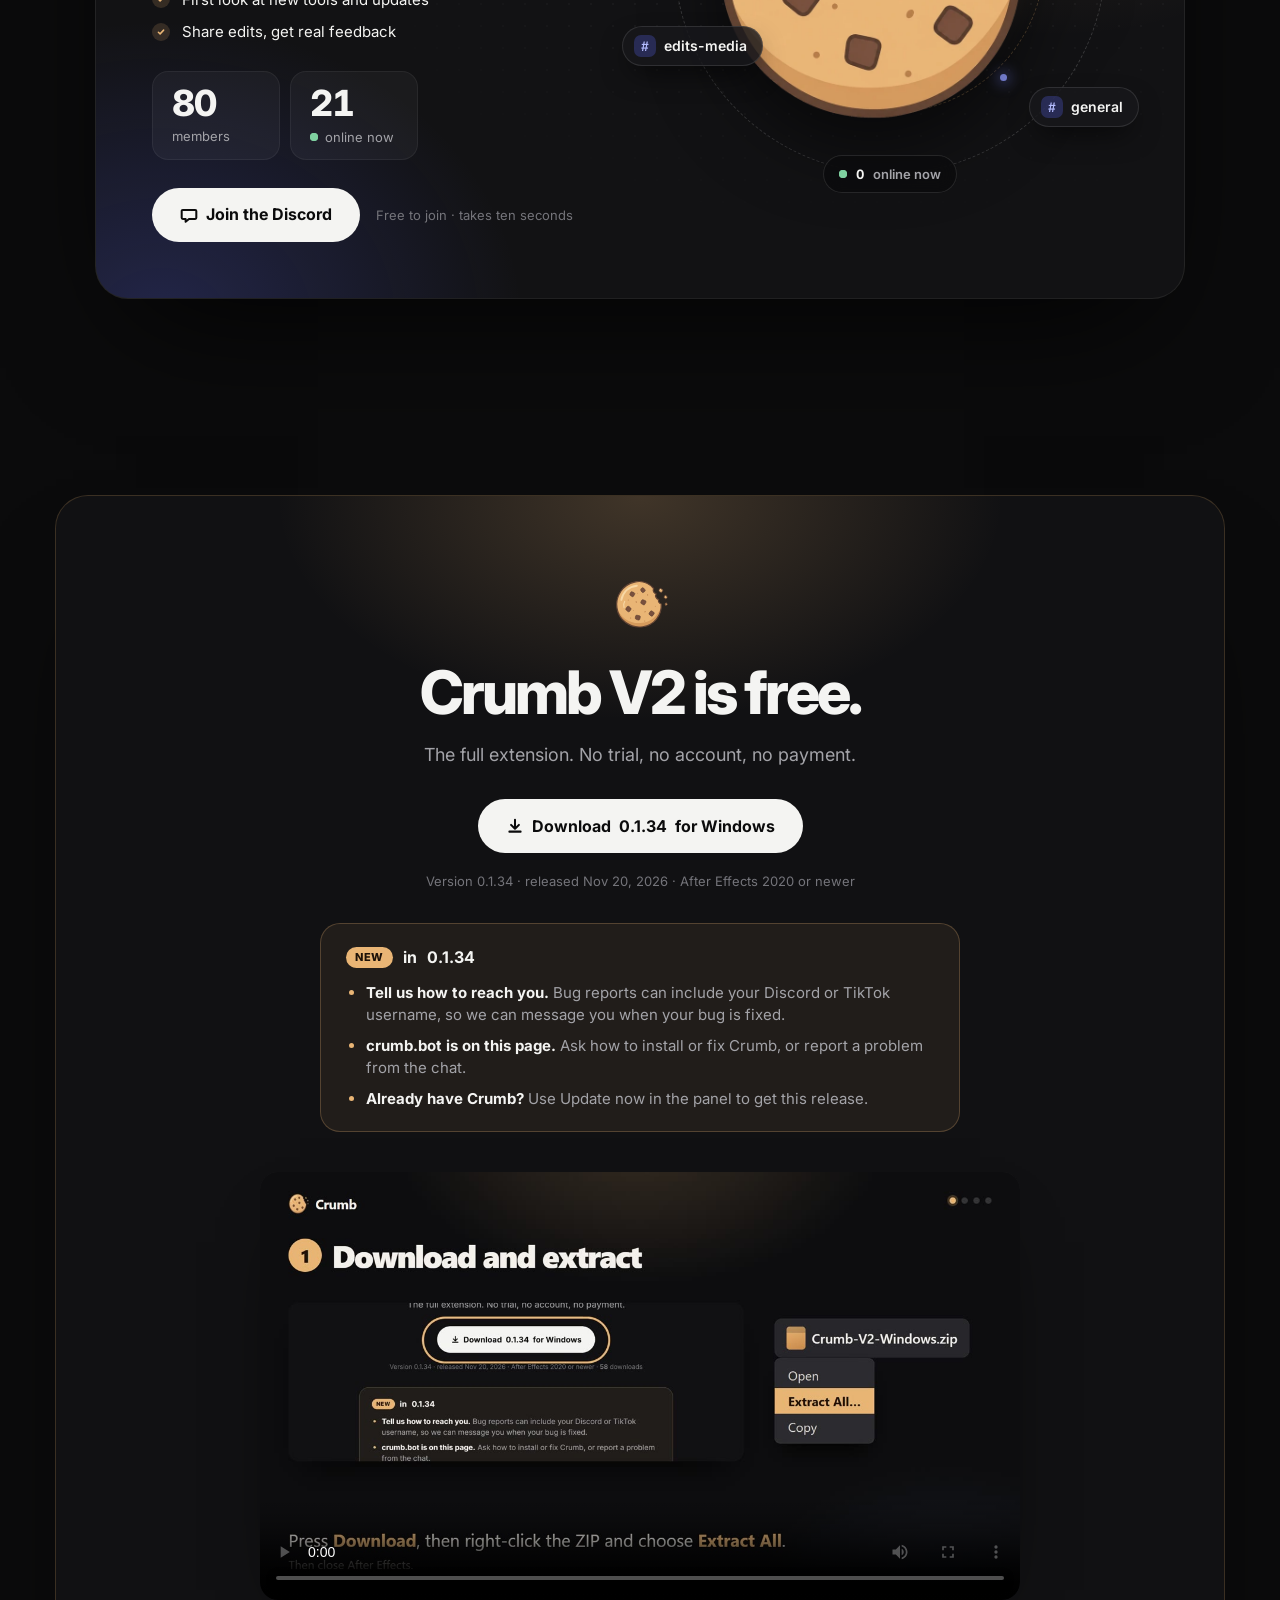
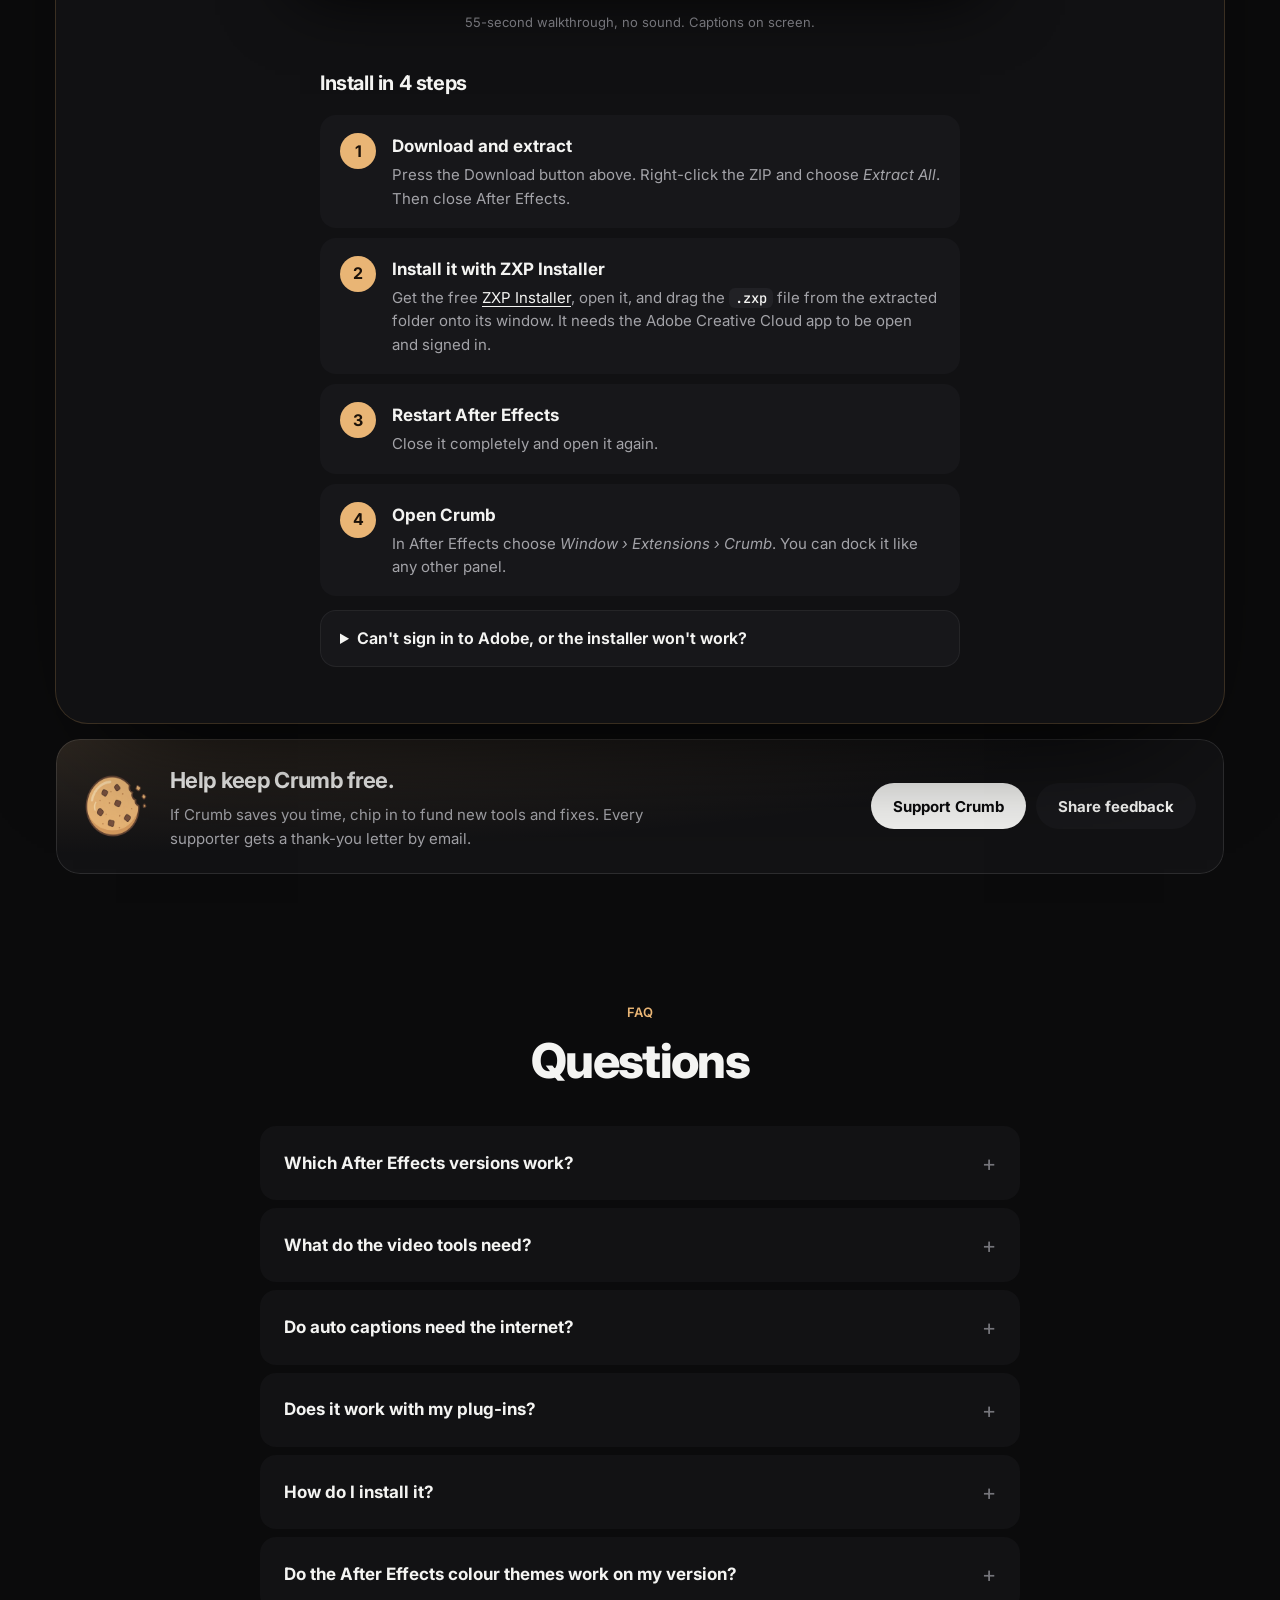
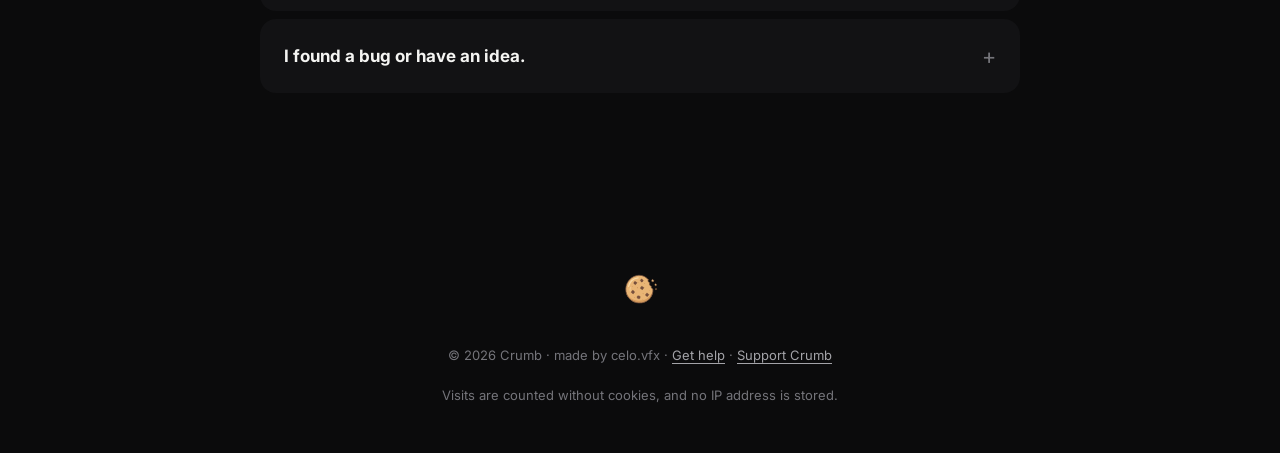
==== commit 01179b9a: "crumb.bot talks to the server through the Netlify relay (some networks block the Studio host) Co-Aut" ====
--- a/index.html
+++ b/index.html
@@ -461,6 +461,6 @@
   <script src="v3.js?v=v22"></script>
   <script src="track.js?v=v22"></script>
   <script src="sfx.js?v=v23"></script>
-  <script src="bot.js?v=v2" defer></script>
+  <script src="bot.js?v=v3" defer></script>
 </body>
 </html>
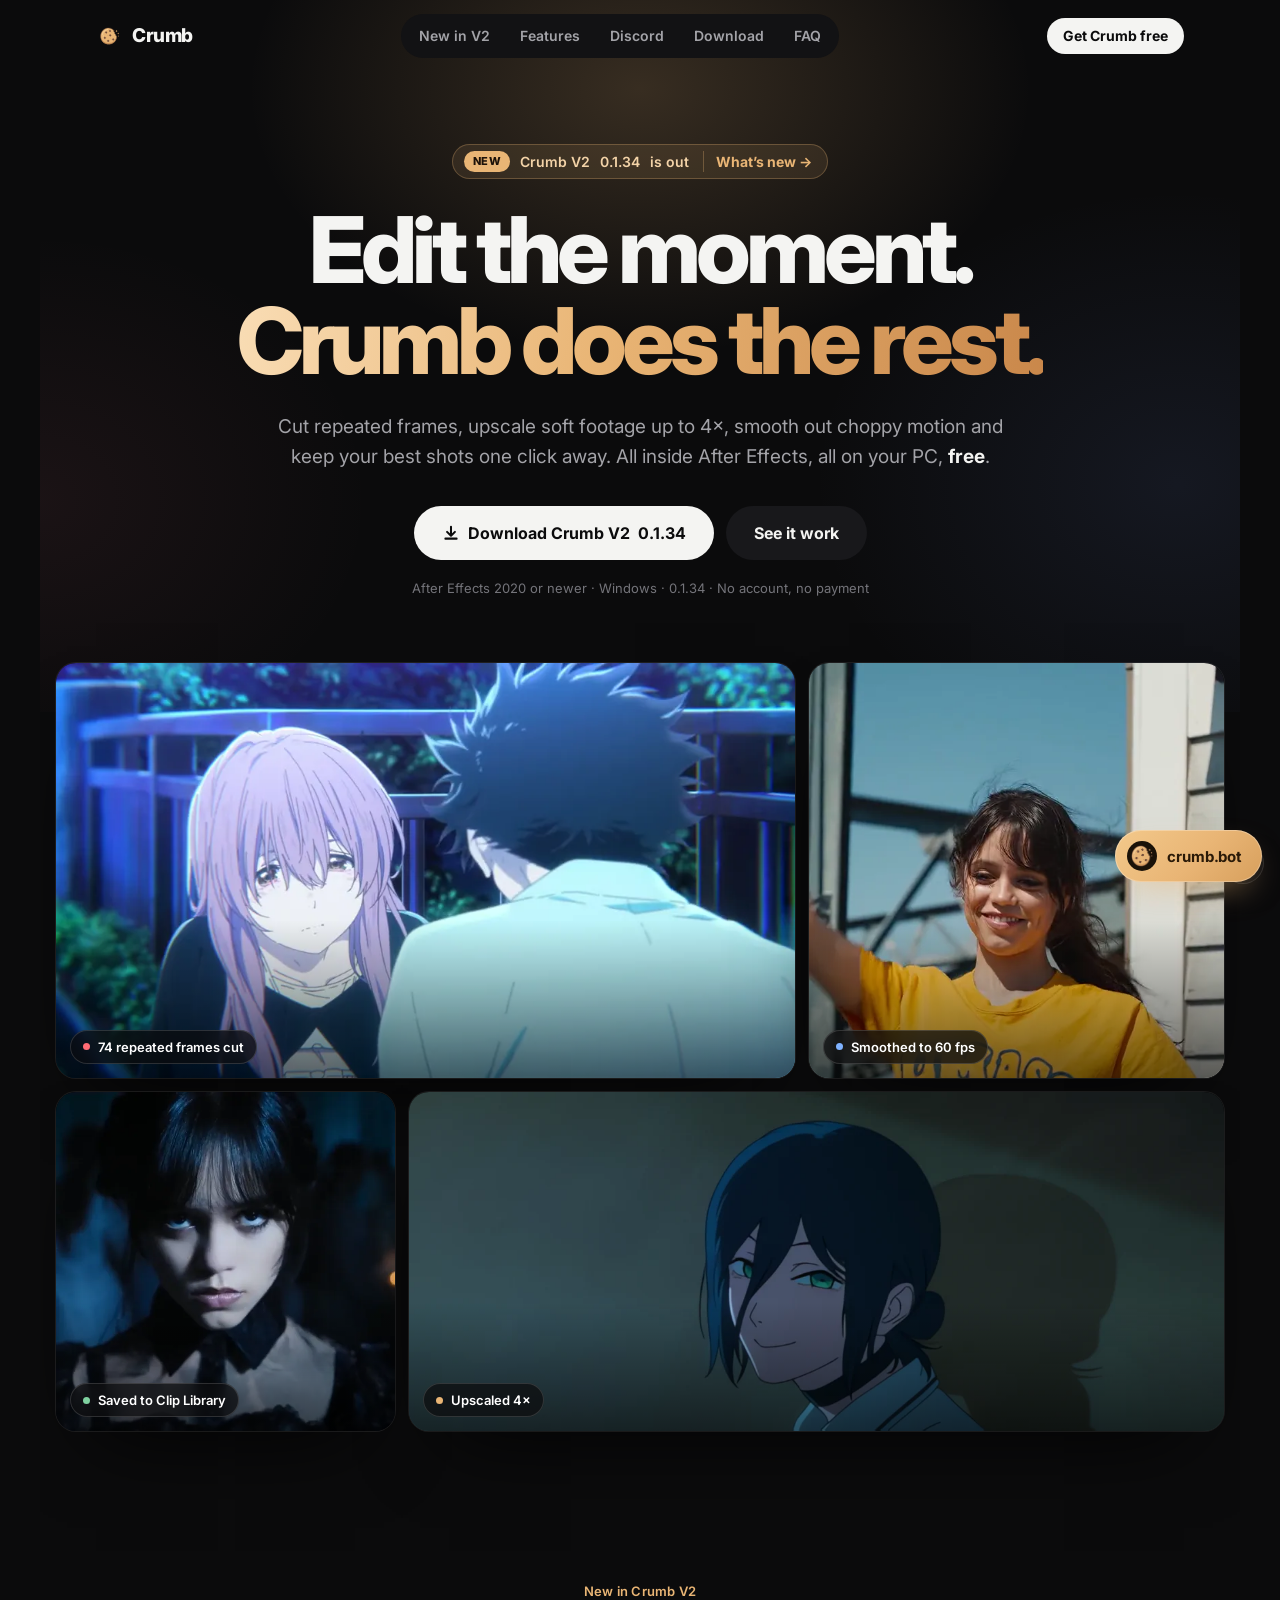
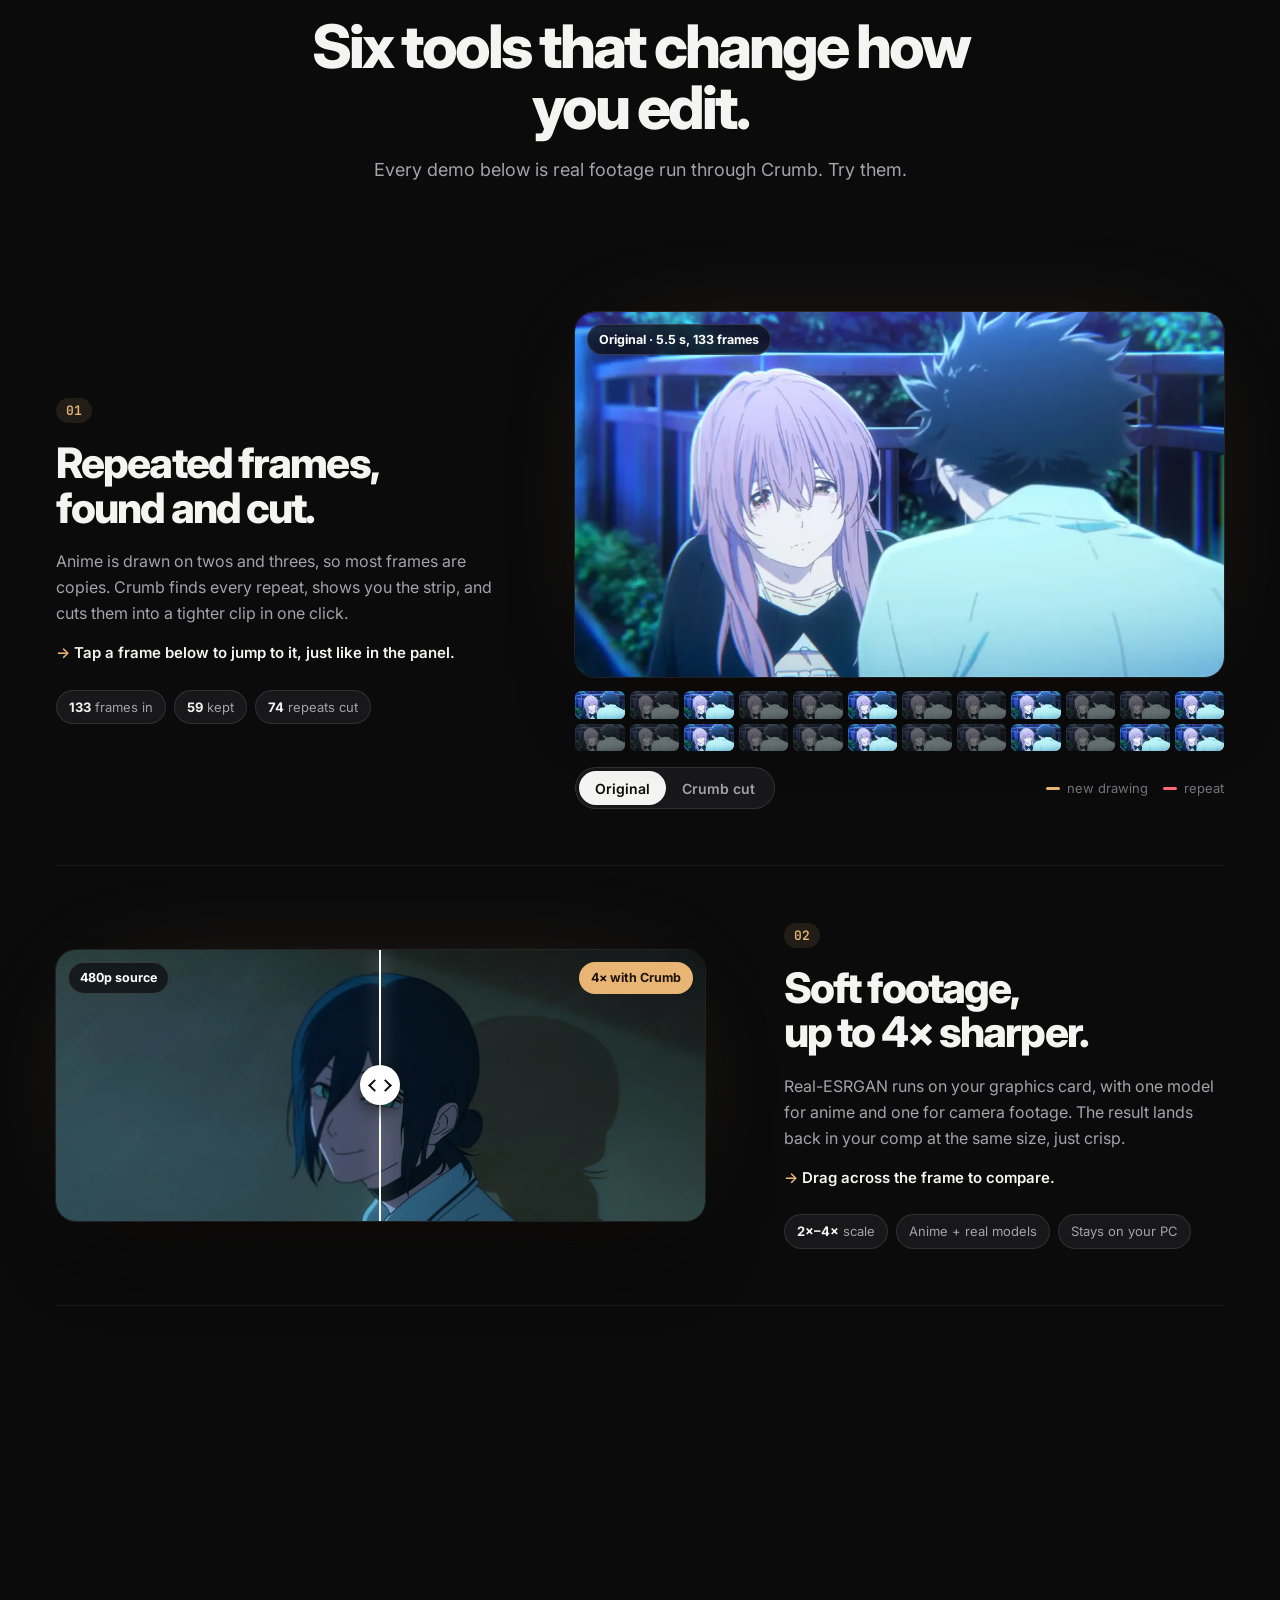
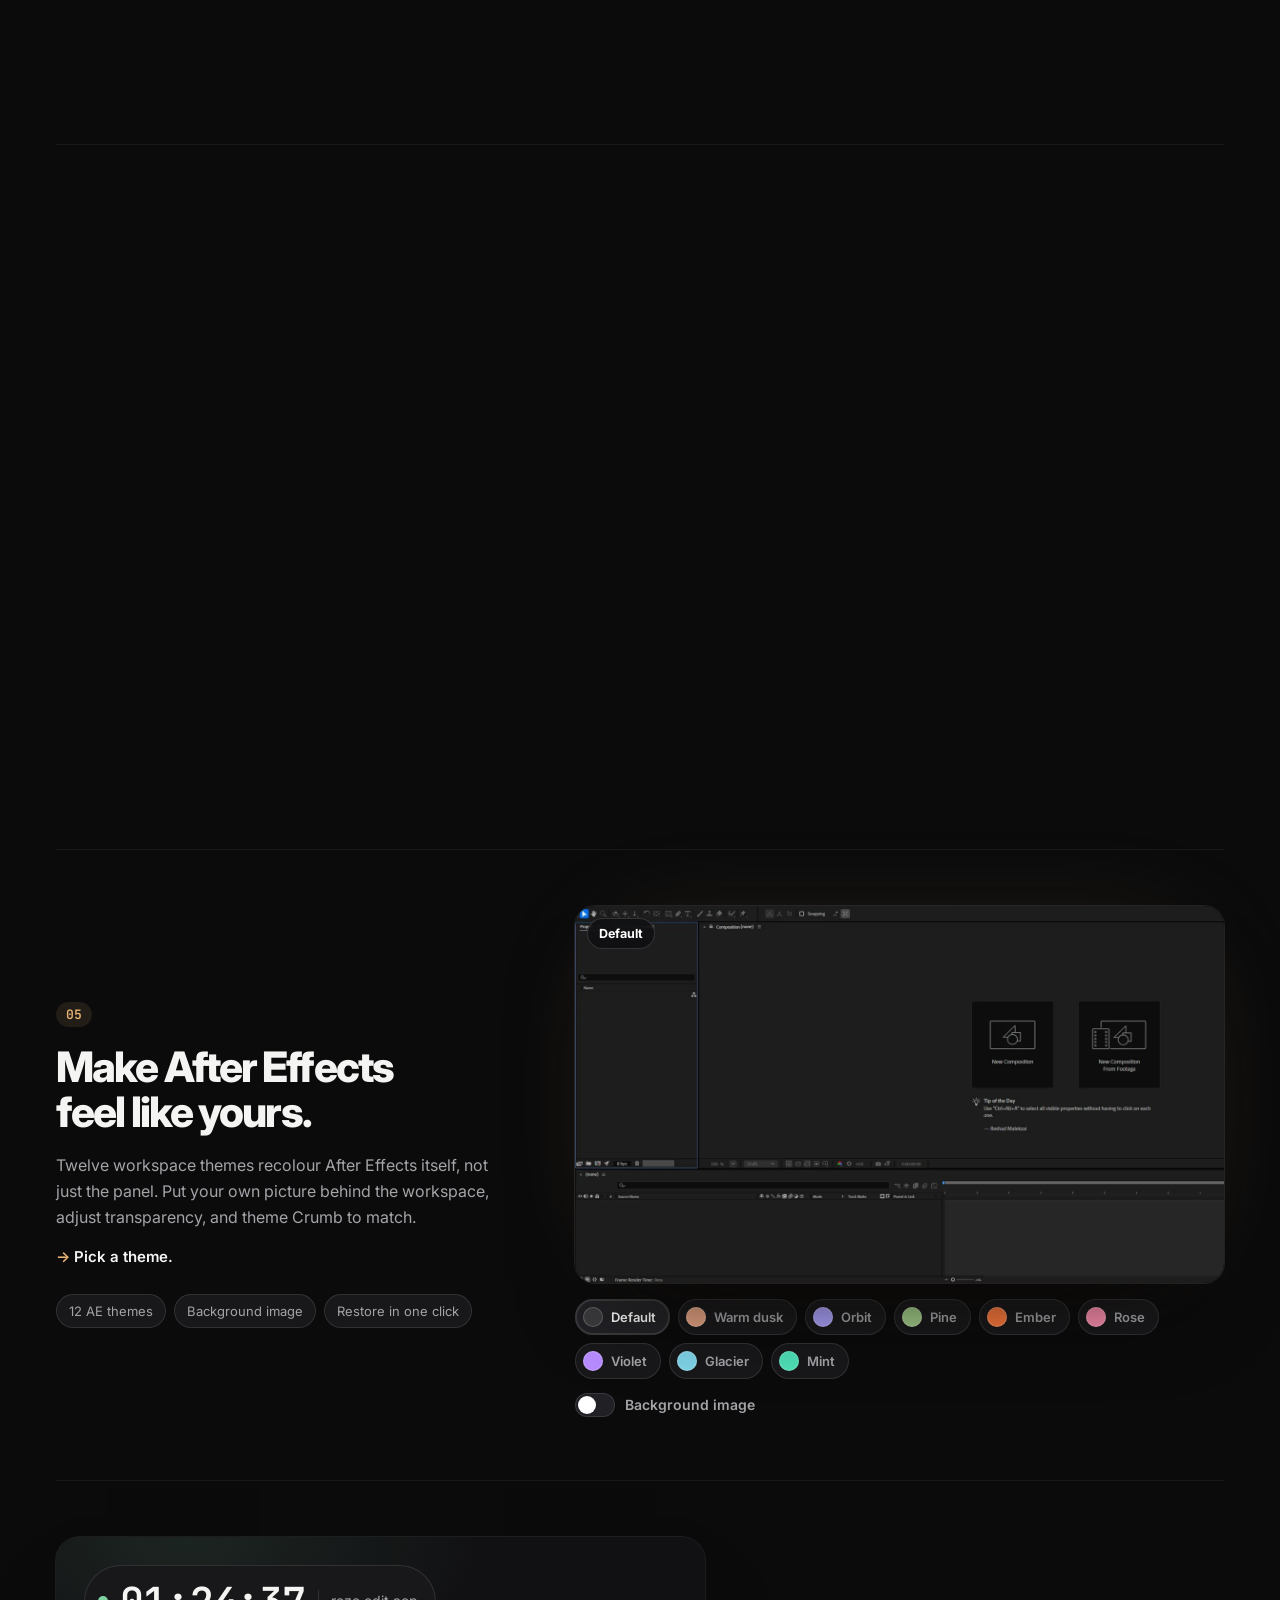
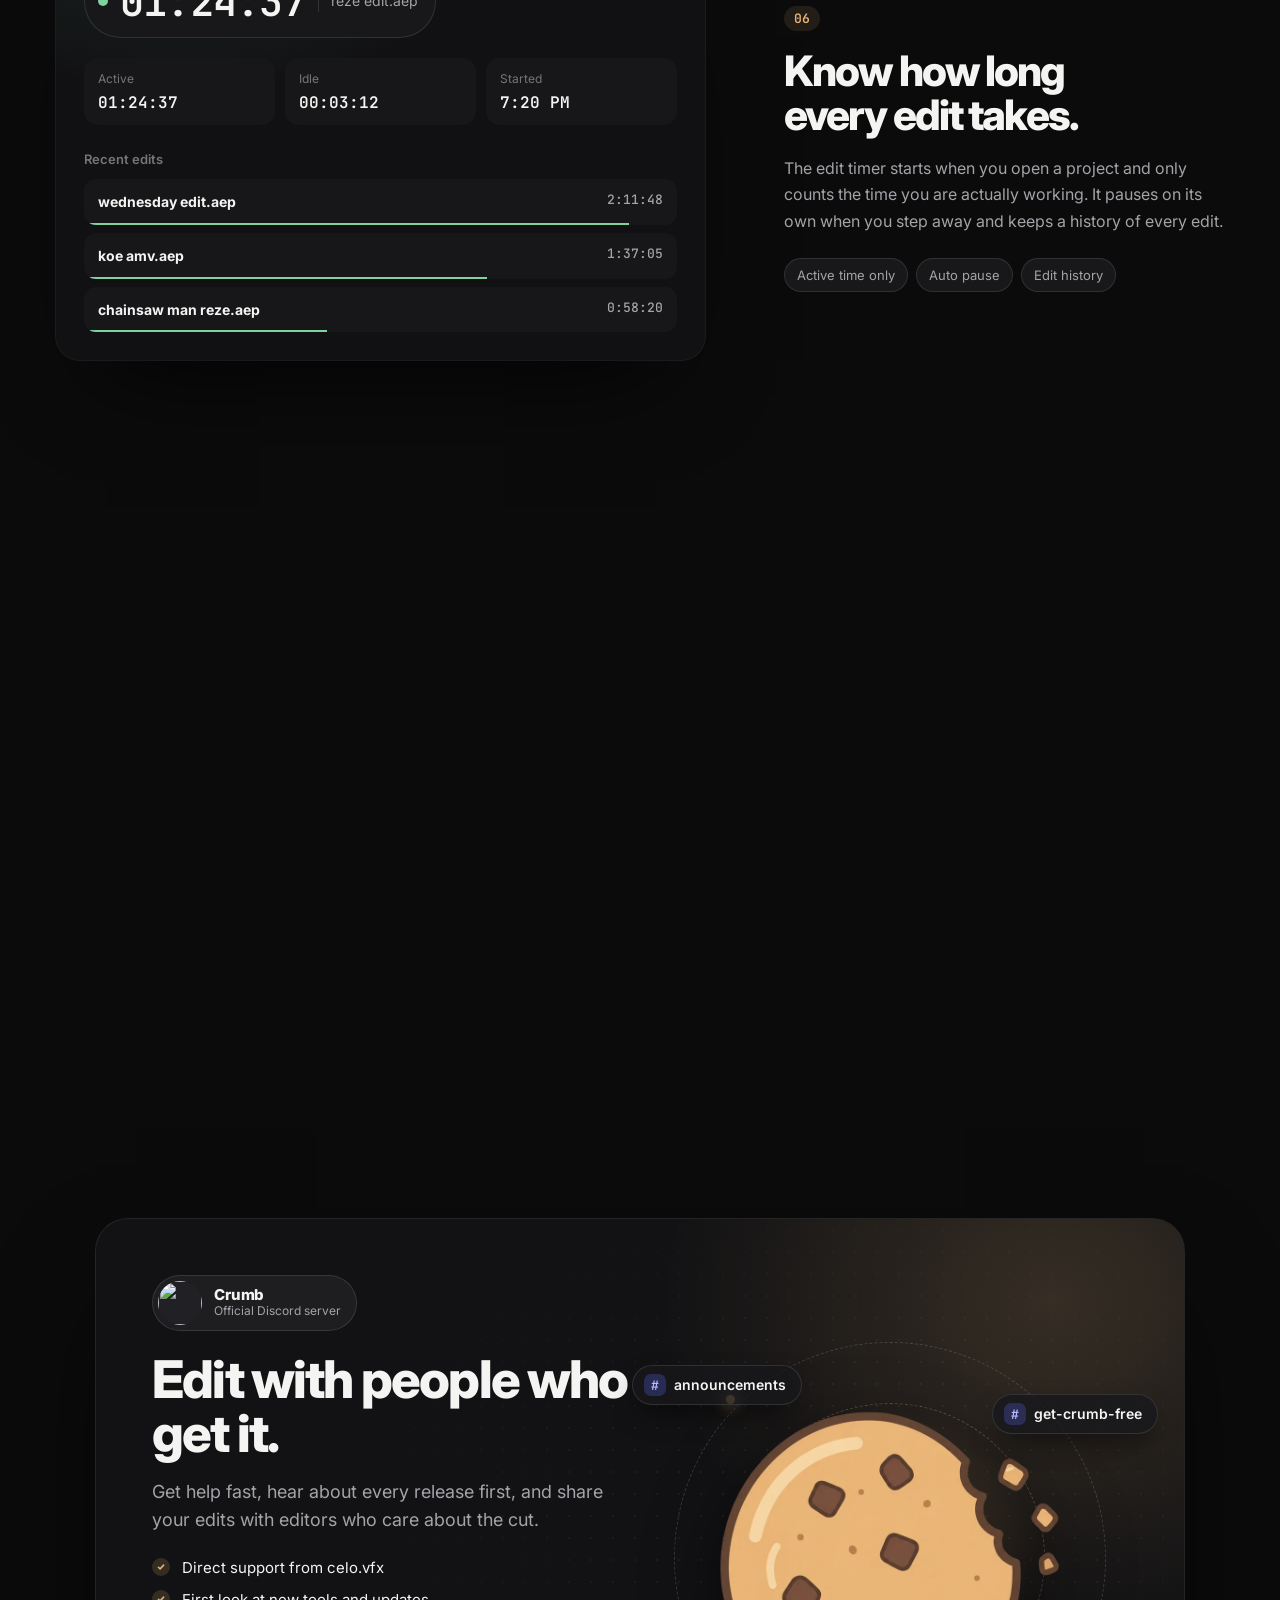
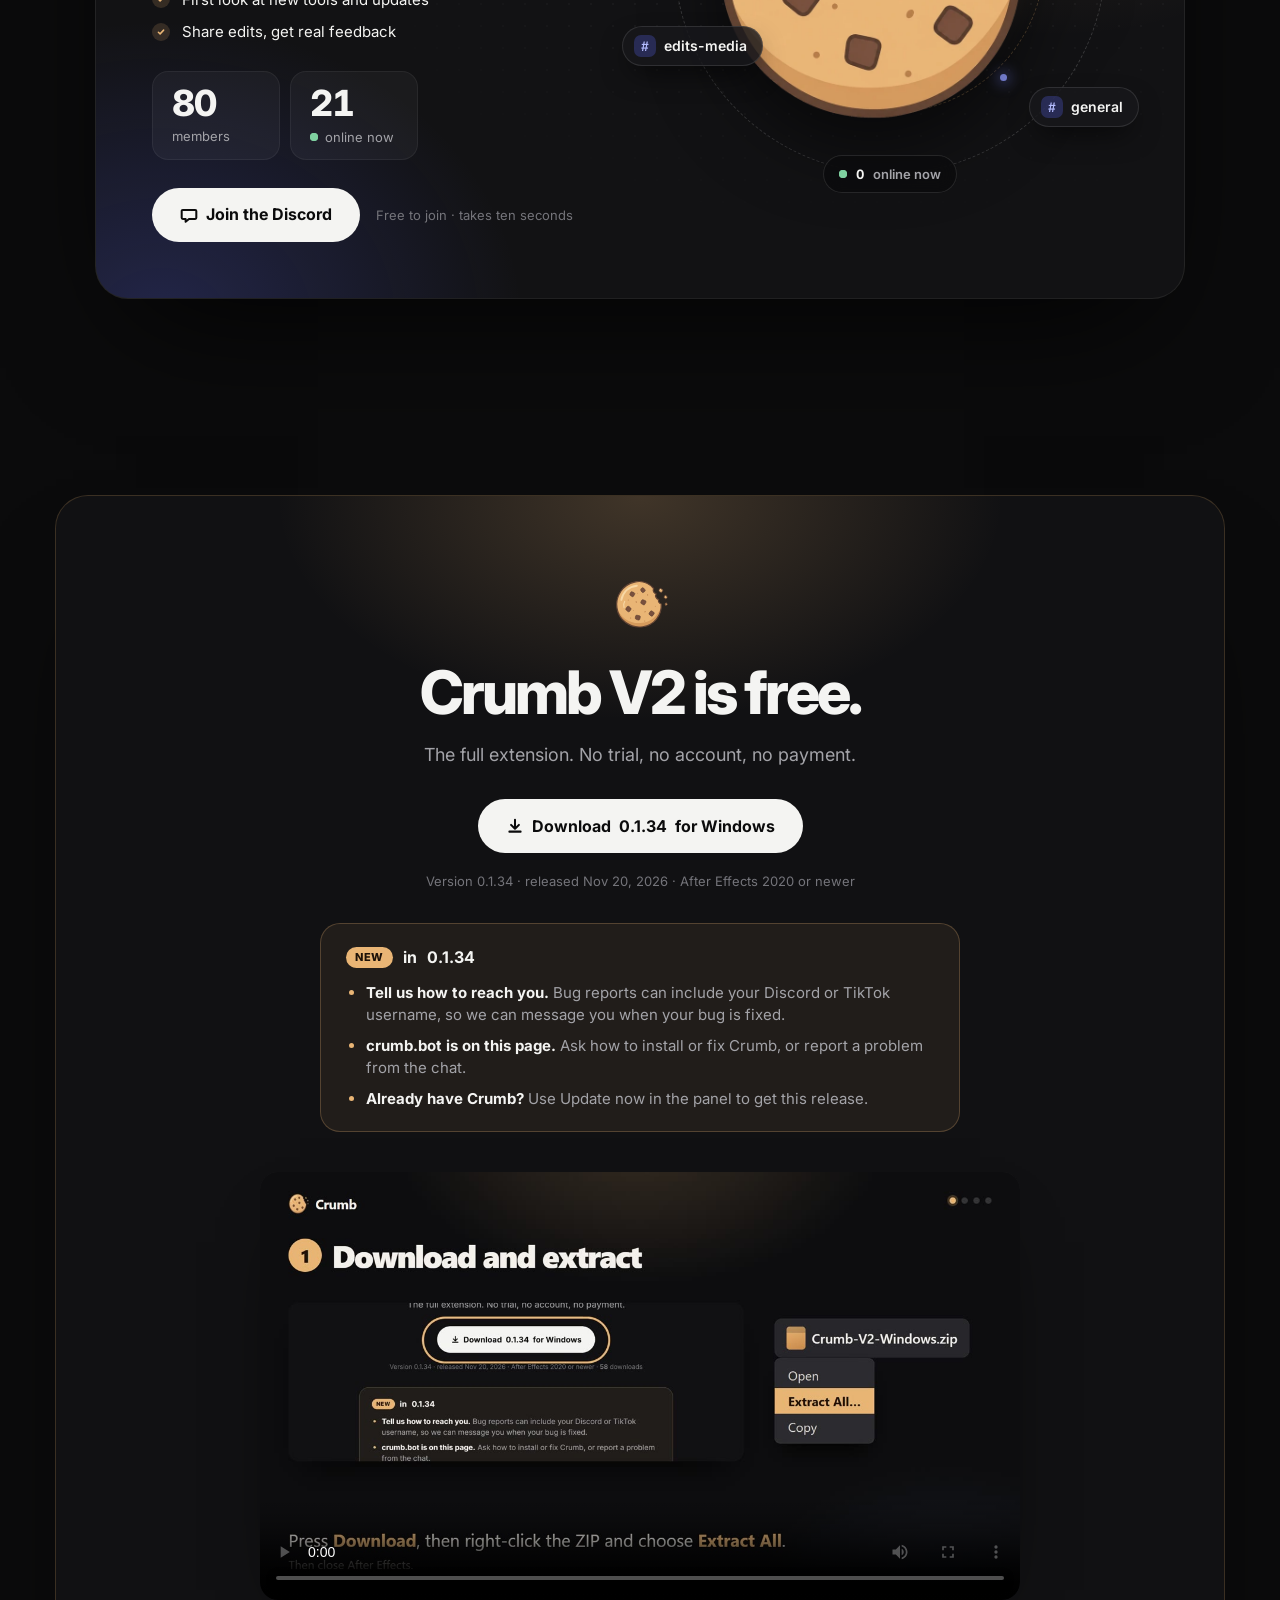
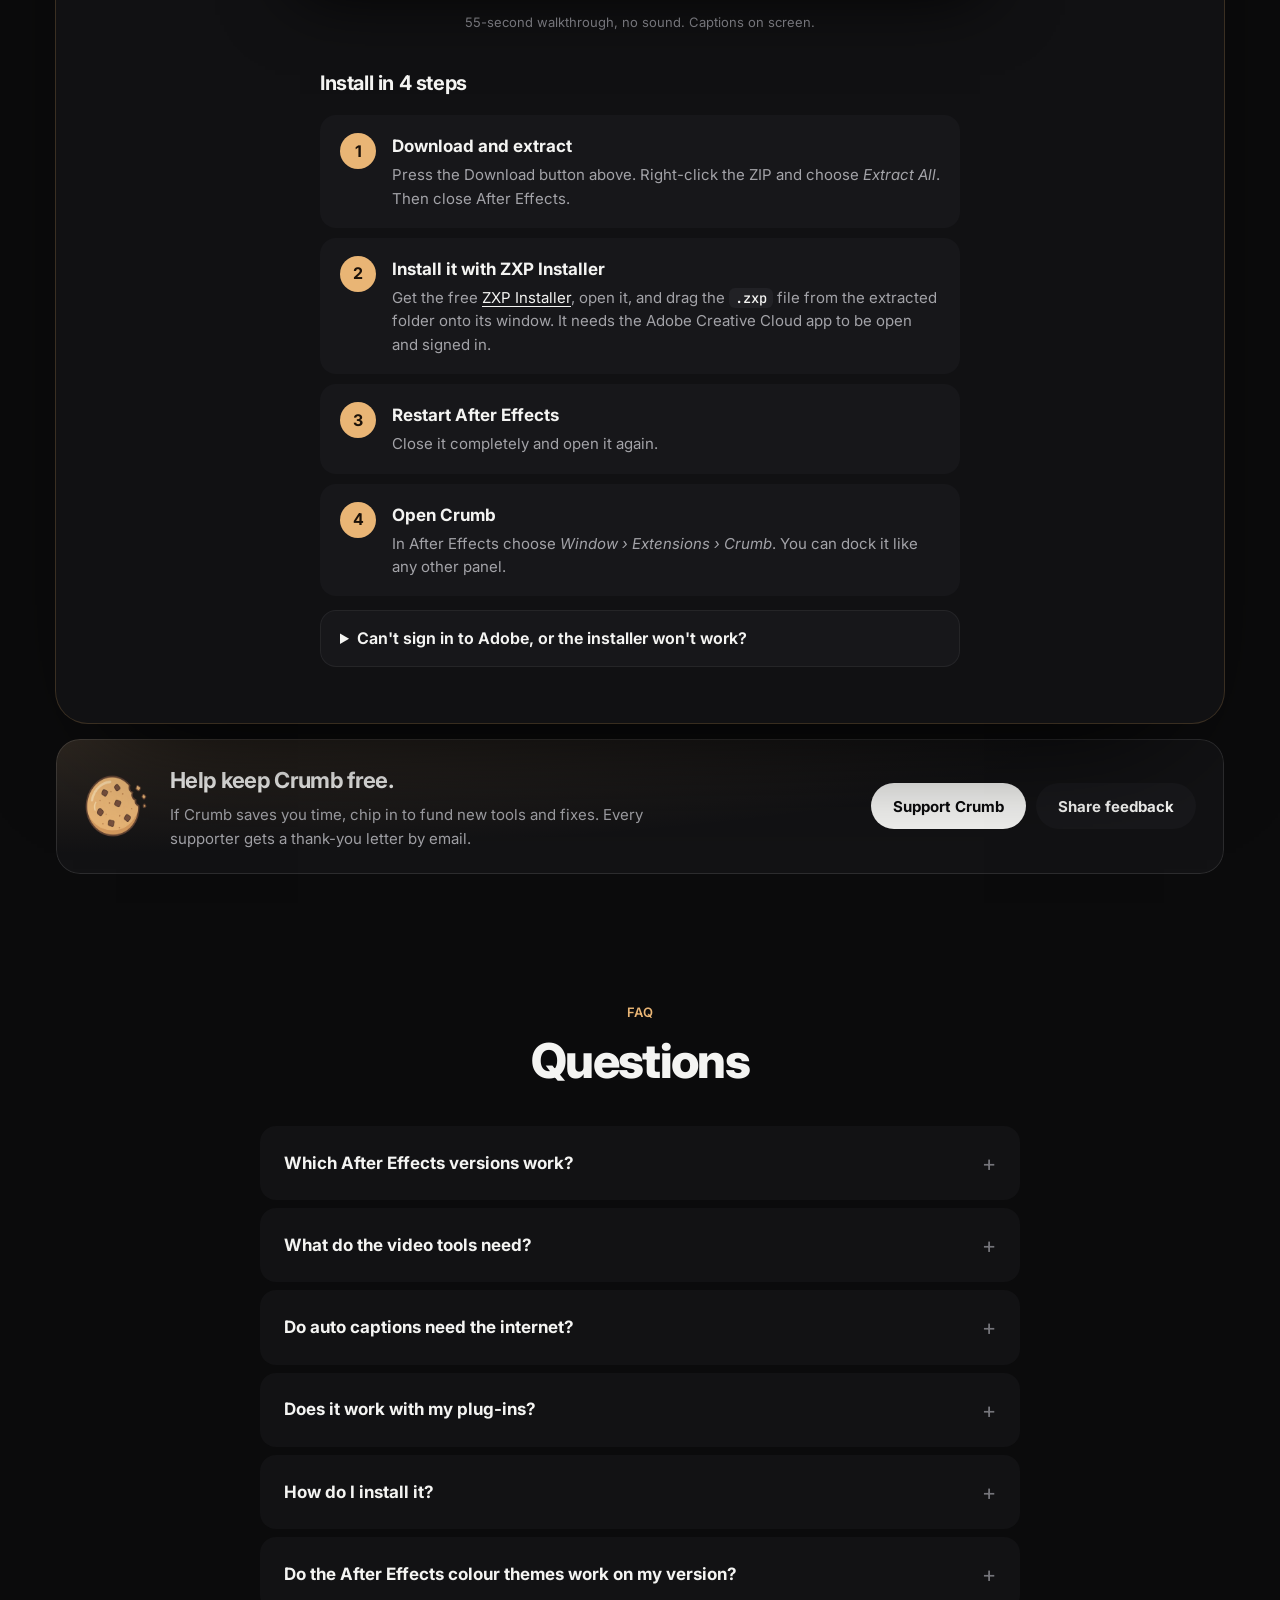
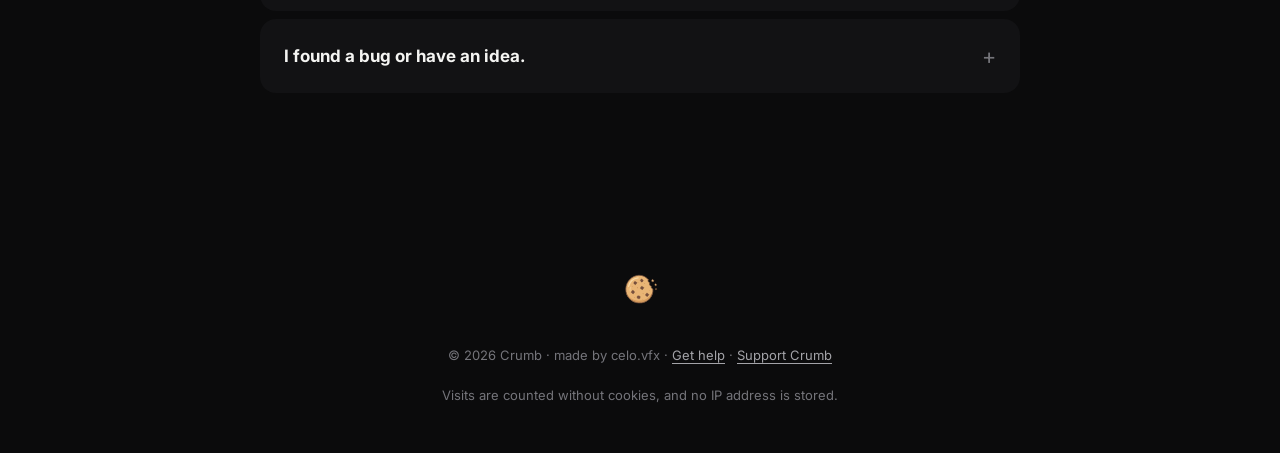
==== commit c0c1fadf: "crumb.bot shows bold text instead of raw asterisks Co-Authored-By: Claude Opus 5.5 <noreply@anthropi" ====
--- a/index.html
+++ b/index.html
@@ -461,6 +461,6 @@
   <script src="v3.js?v=v22"></script>
   <script src="track.js?v=v22"></script>
   <script src="sfx.js?v=v23"></script>
-  <script src="bot.js?v=v3" defer></script>
+  <script src="bot.js?v=v4" defer></script>
 </body>
 </html>
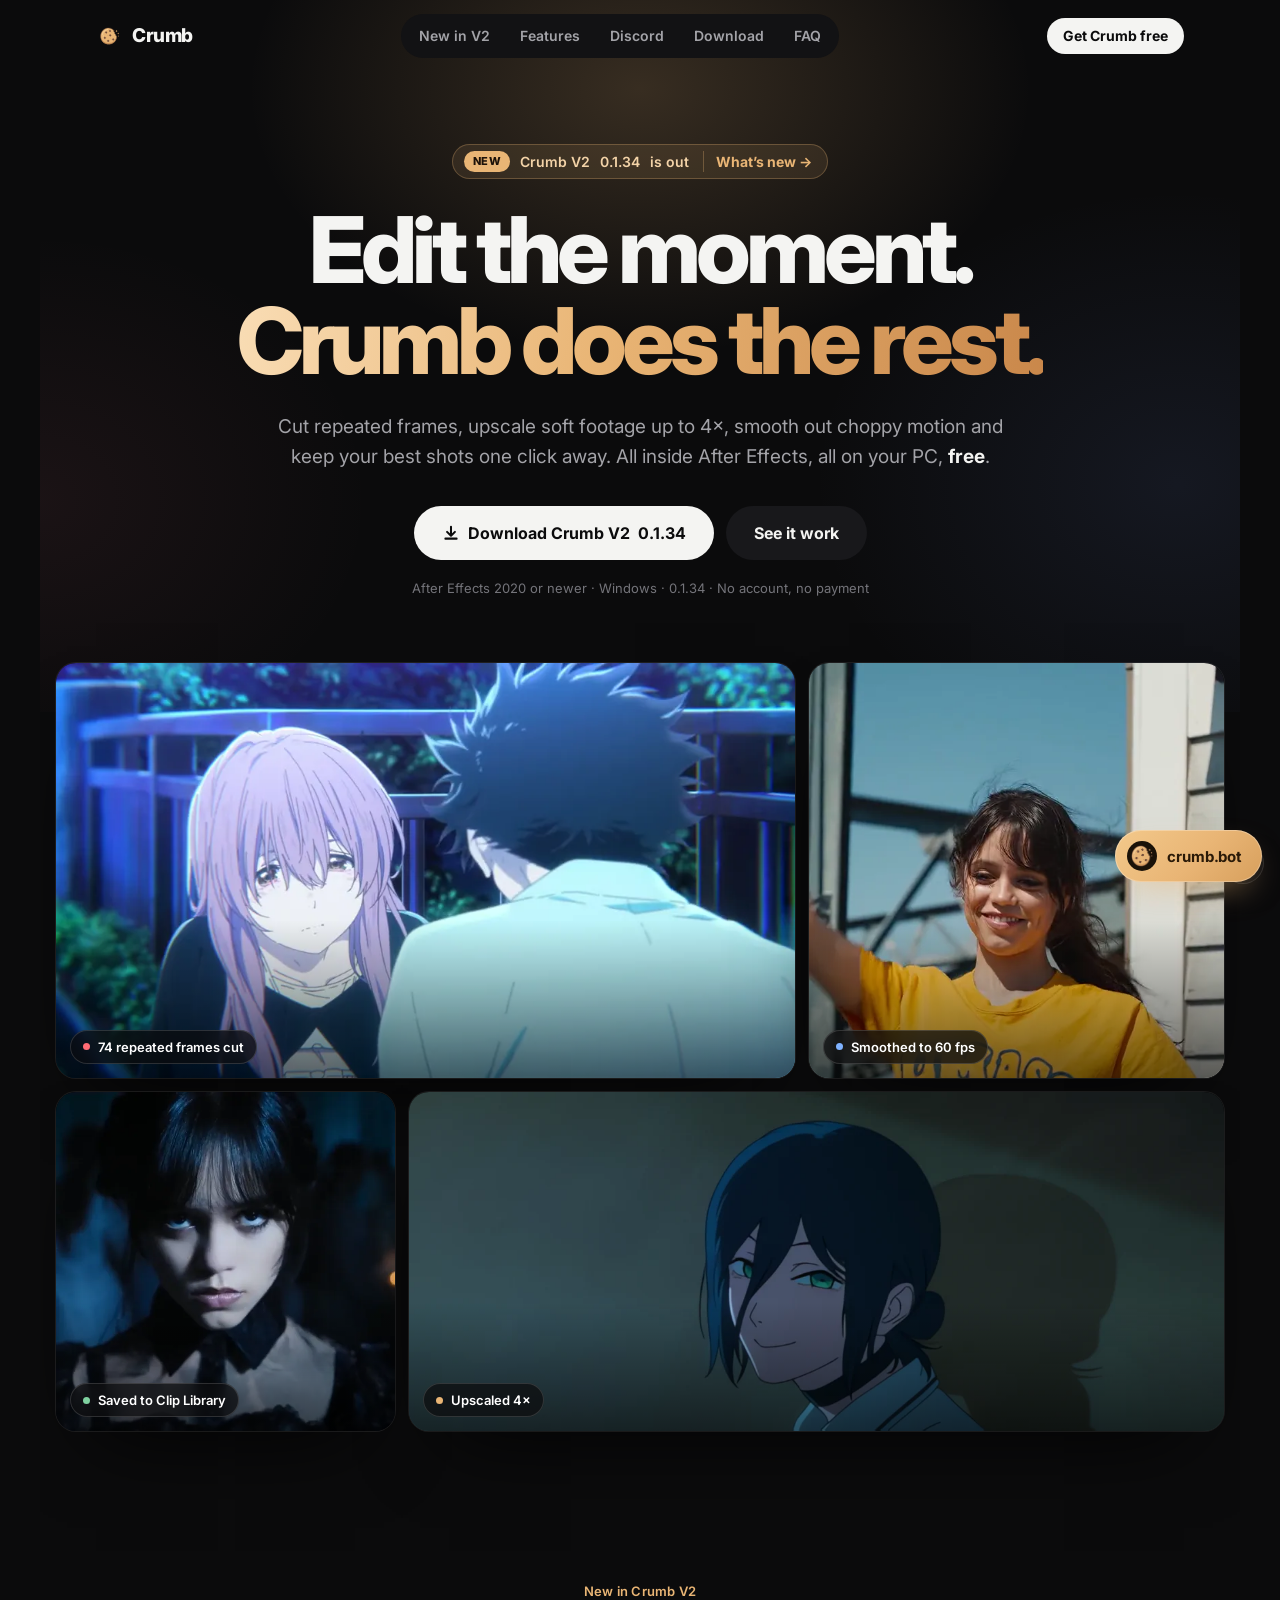
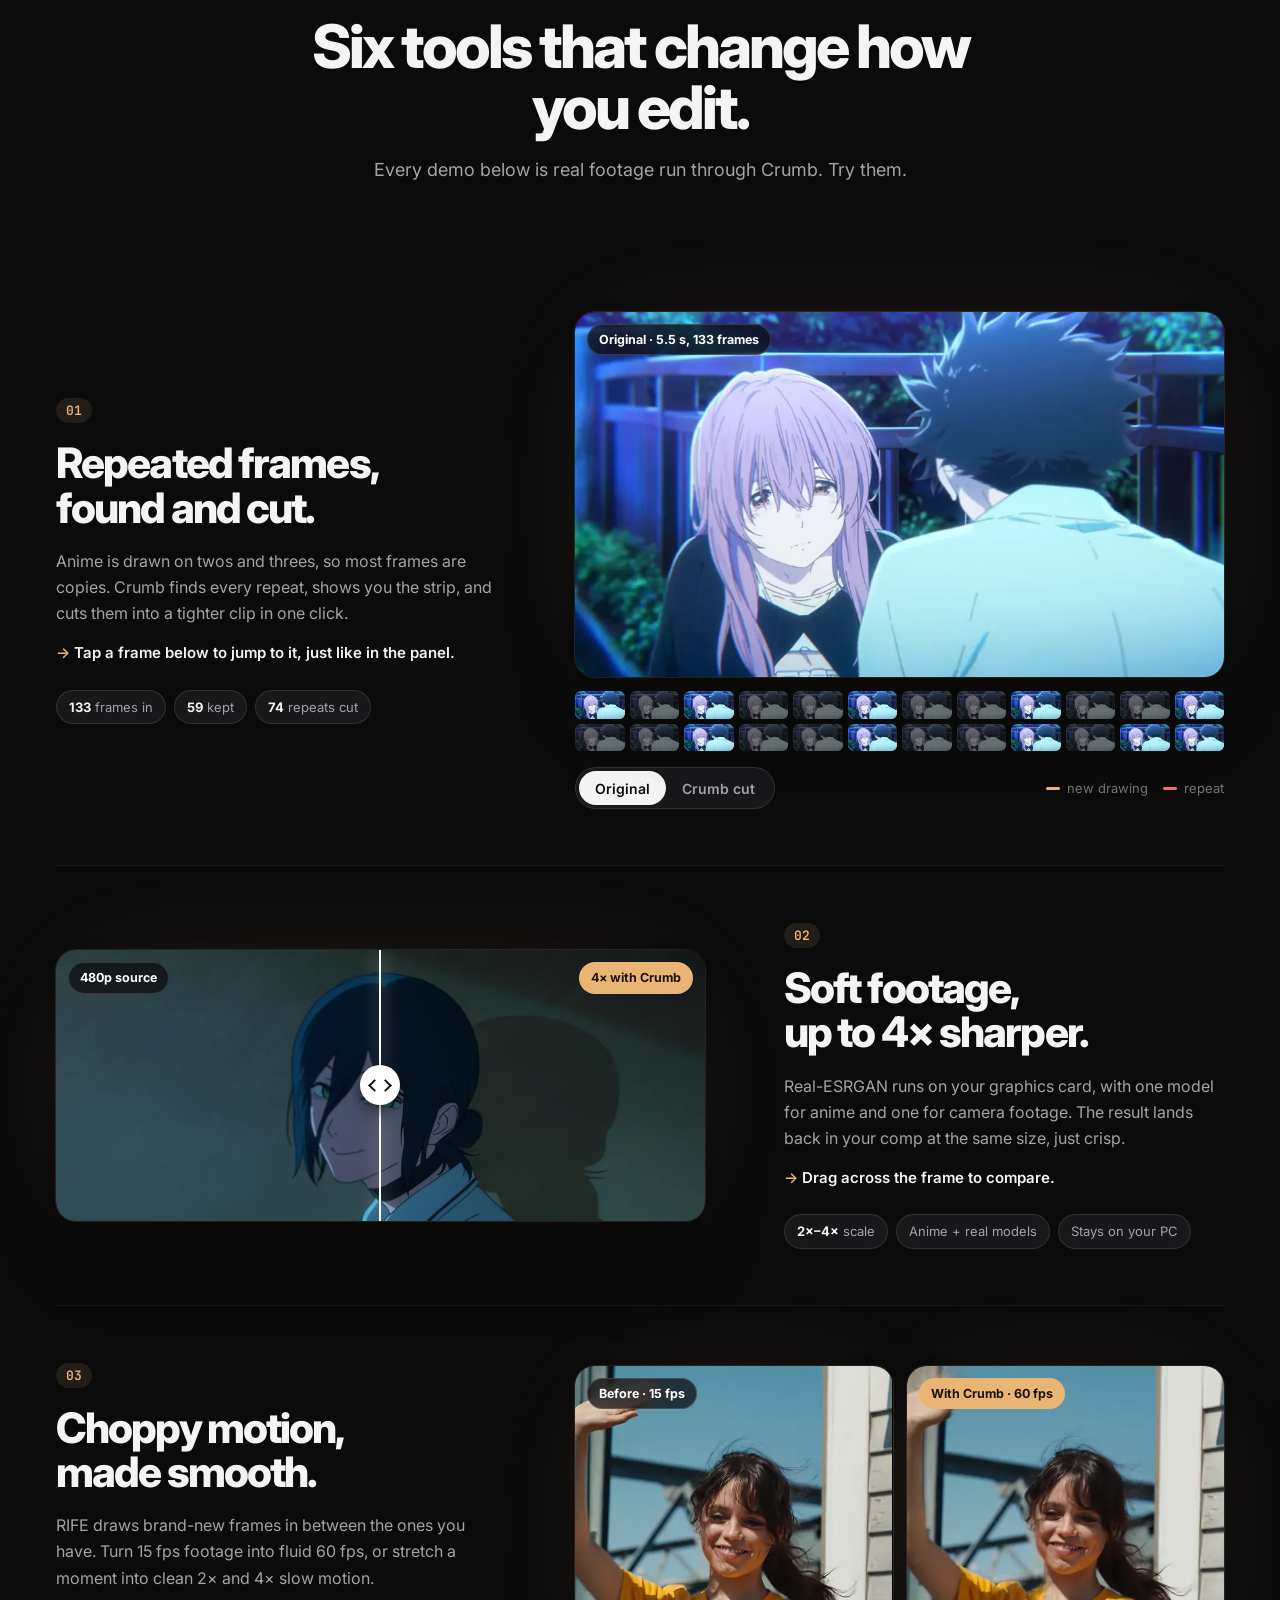
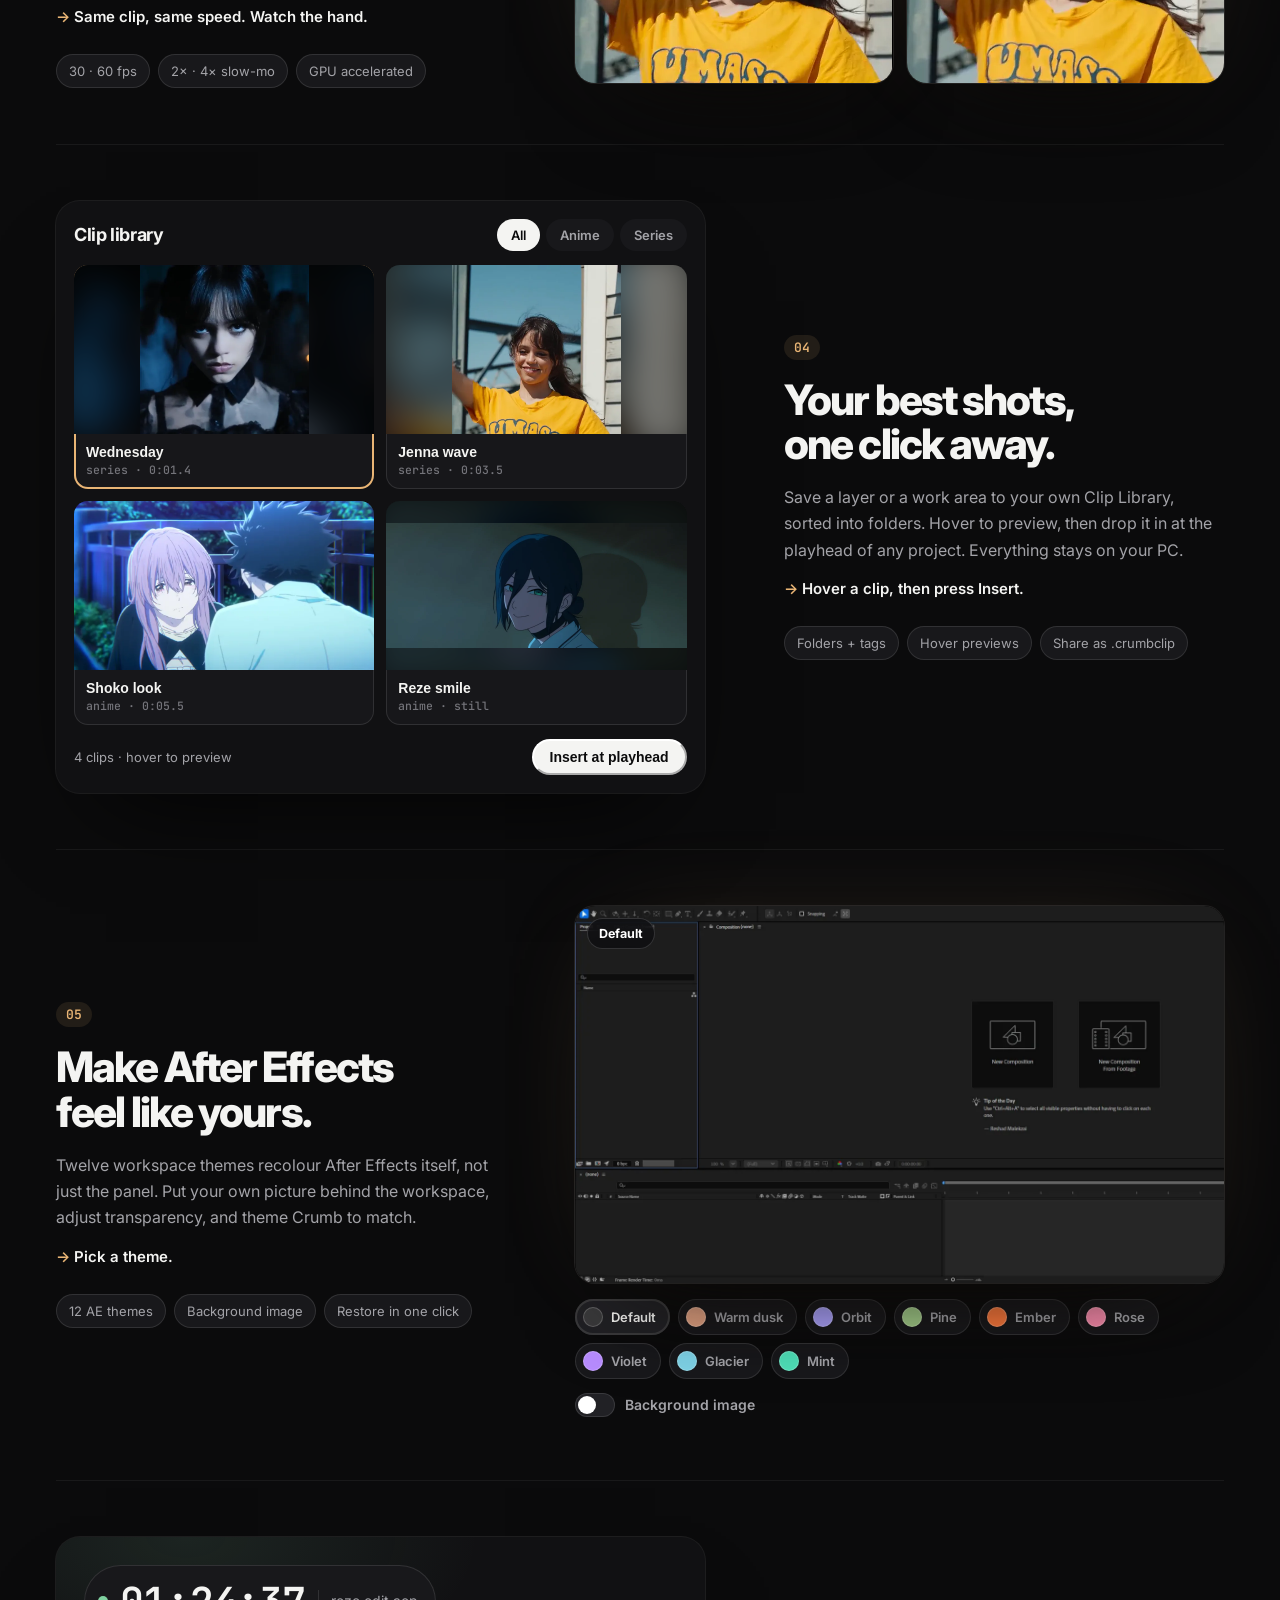
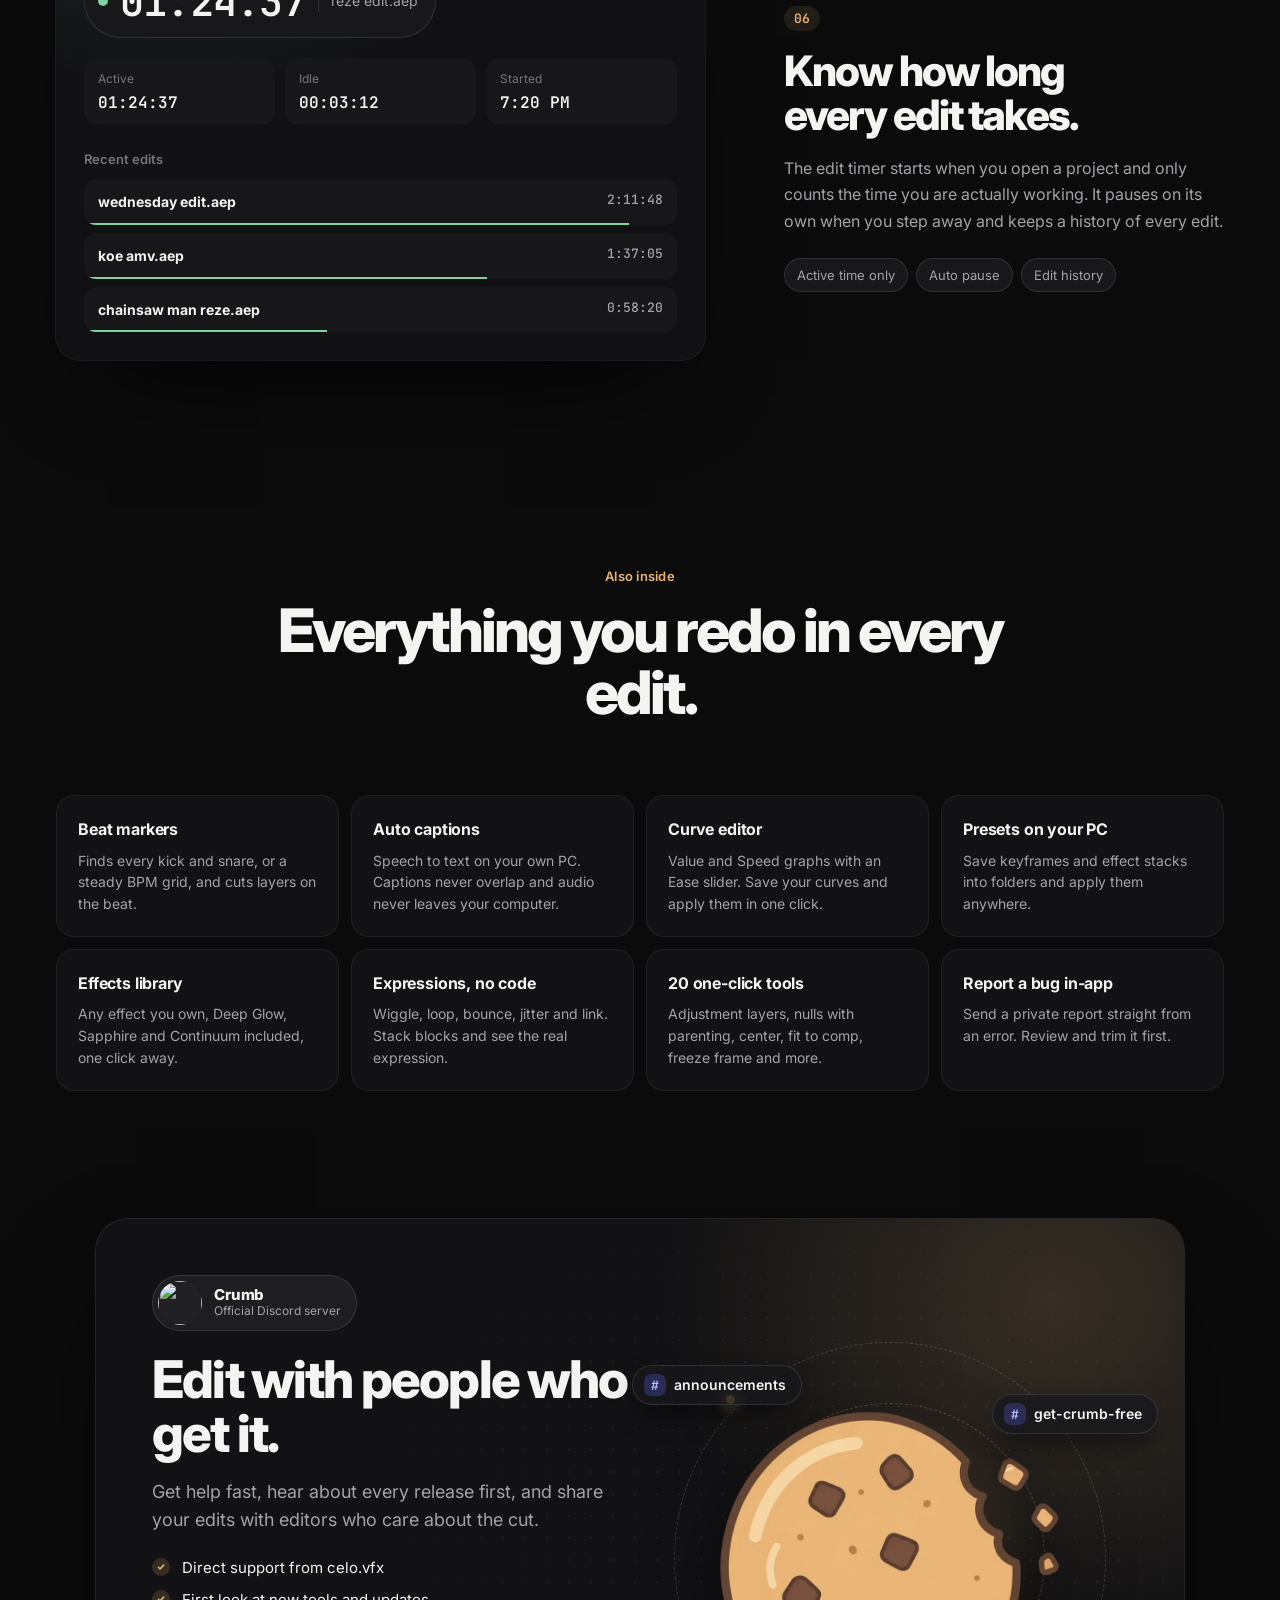
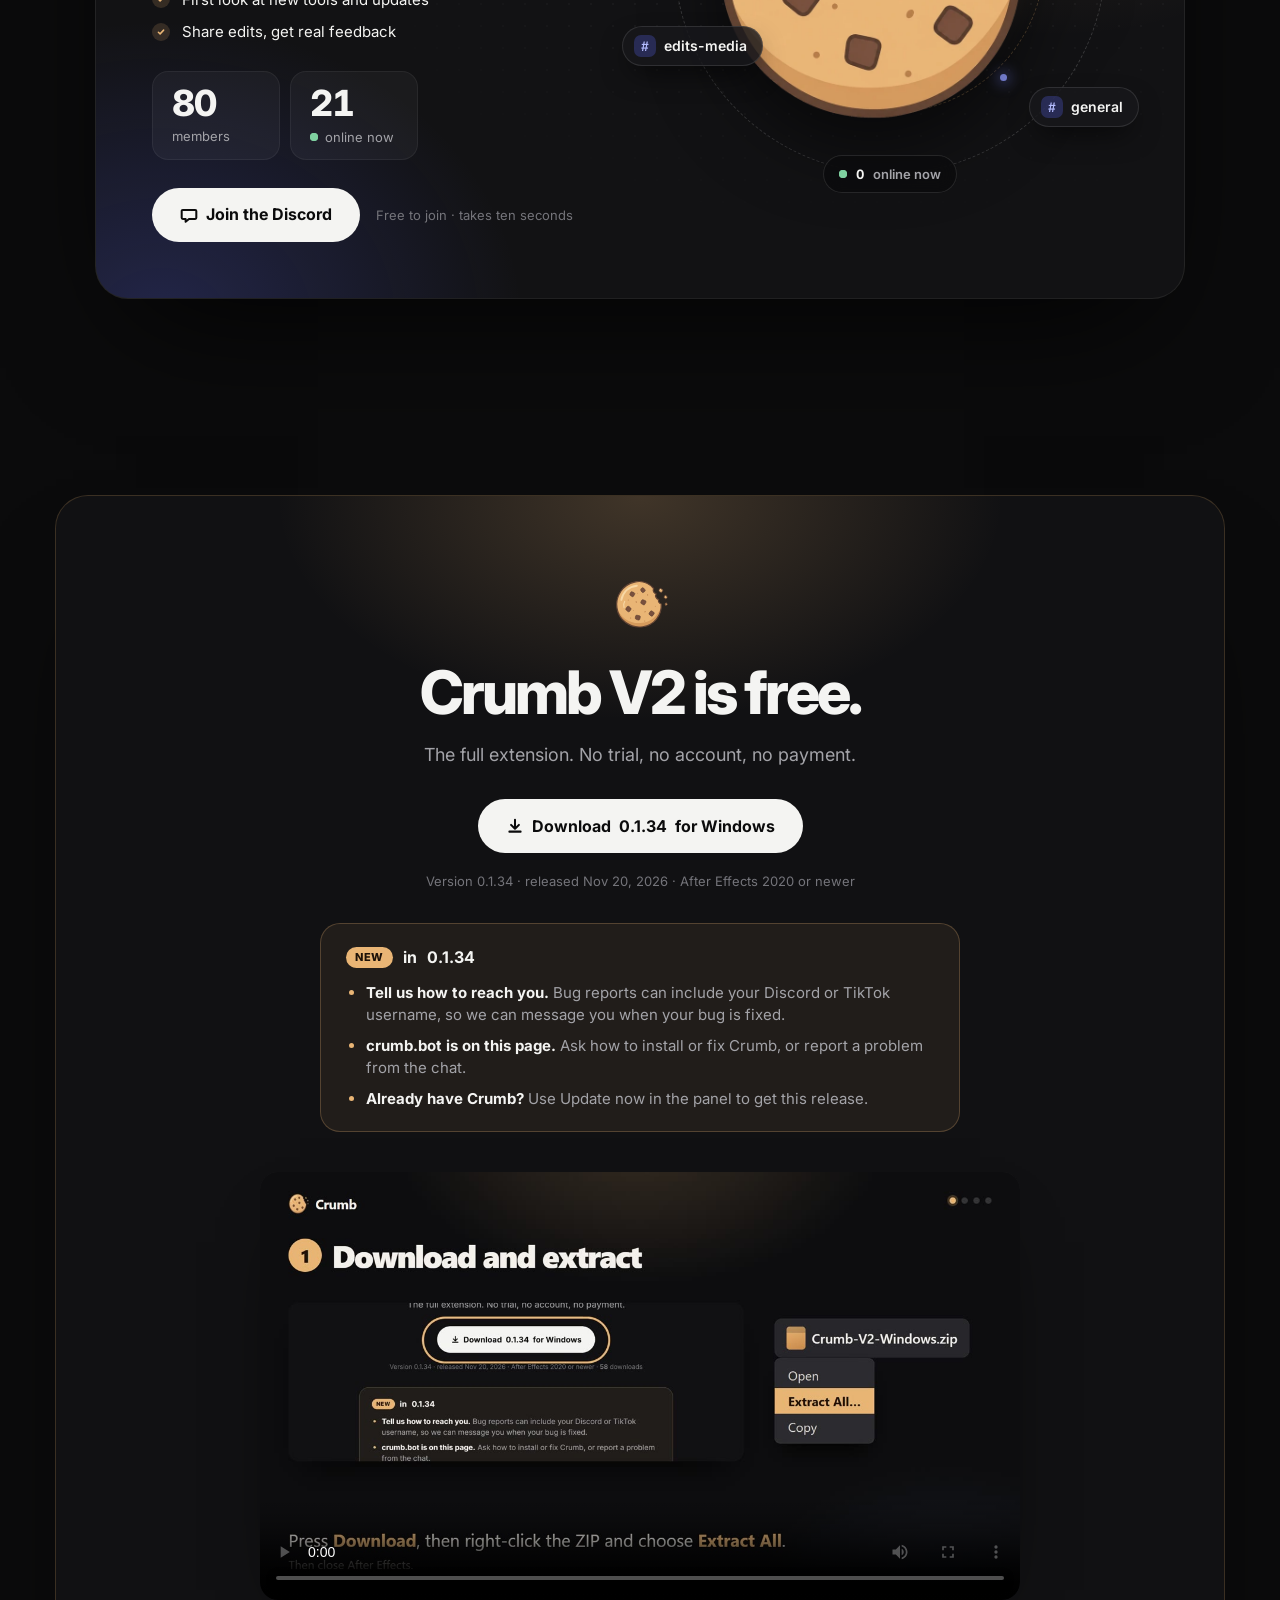
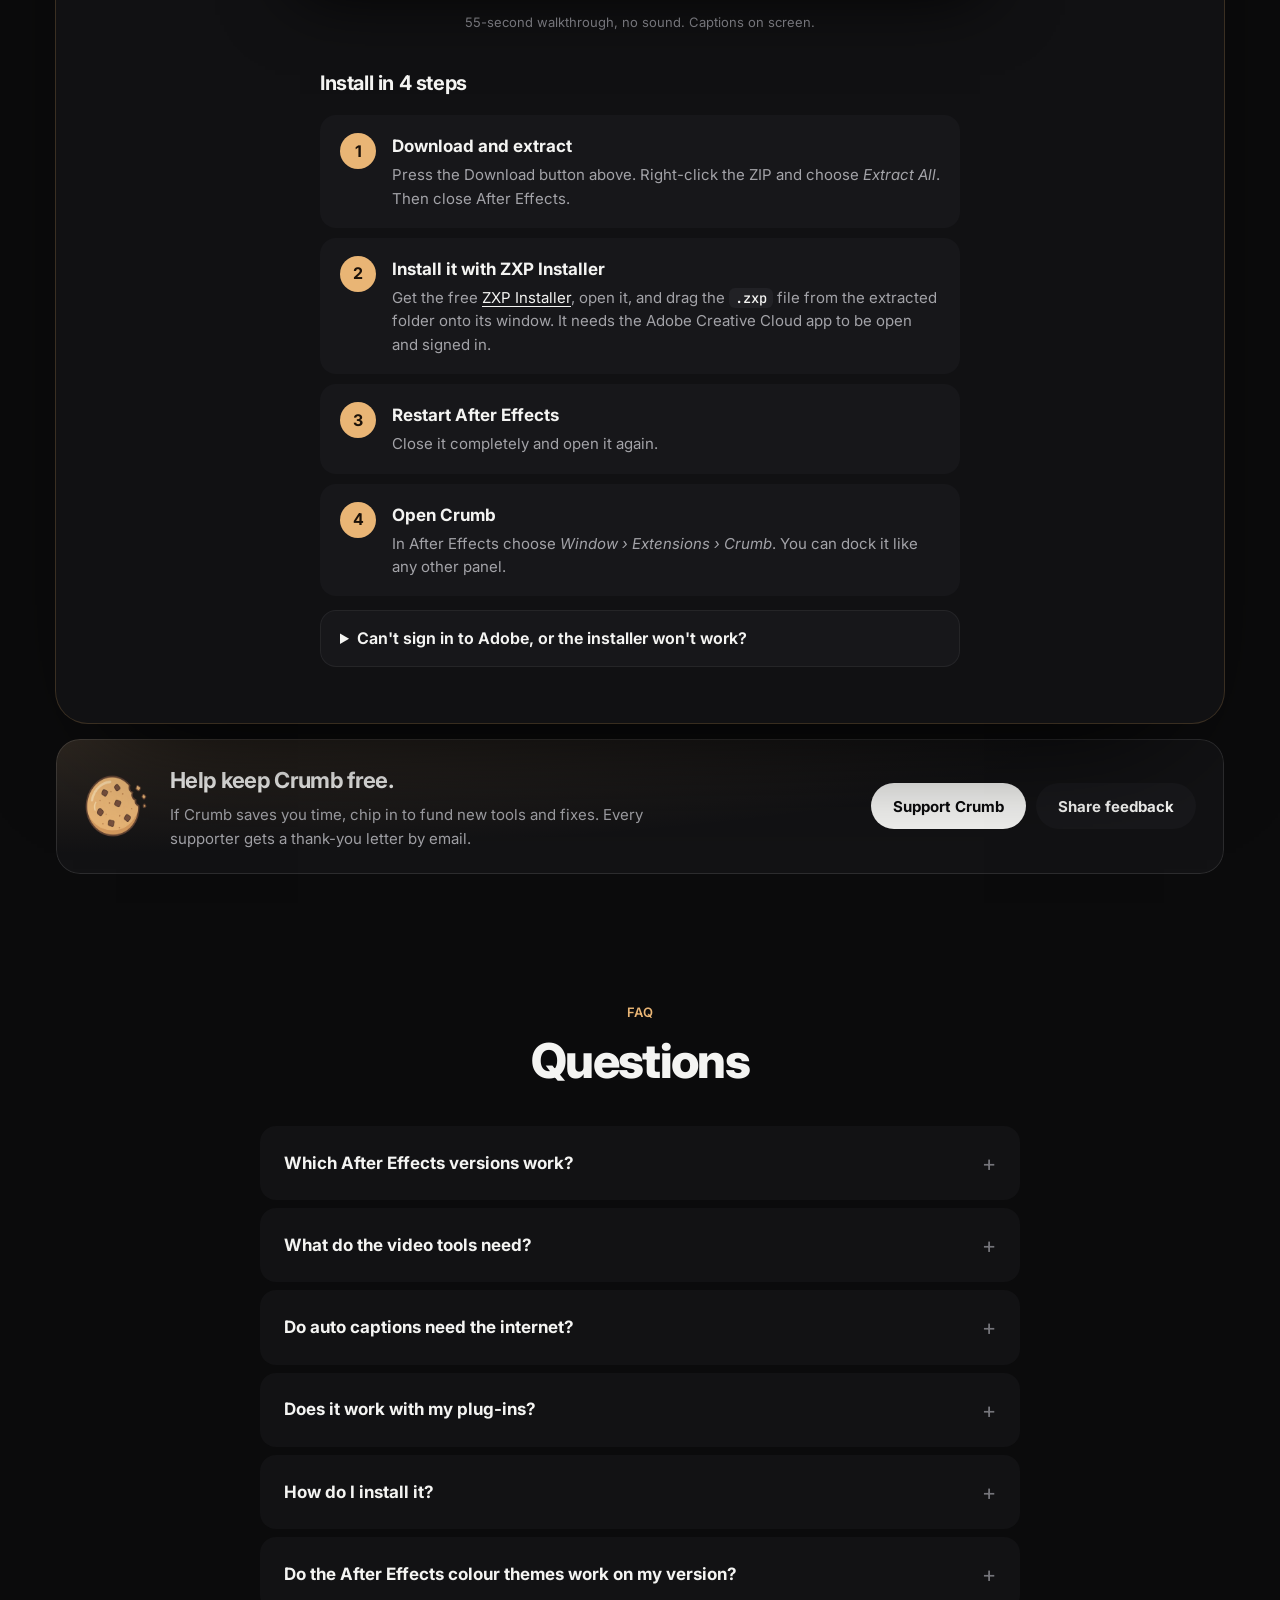
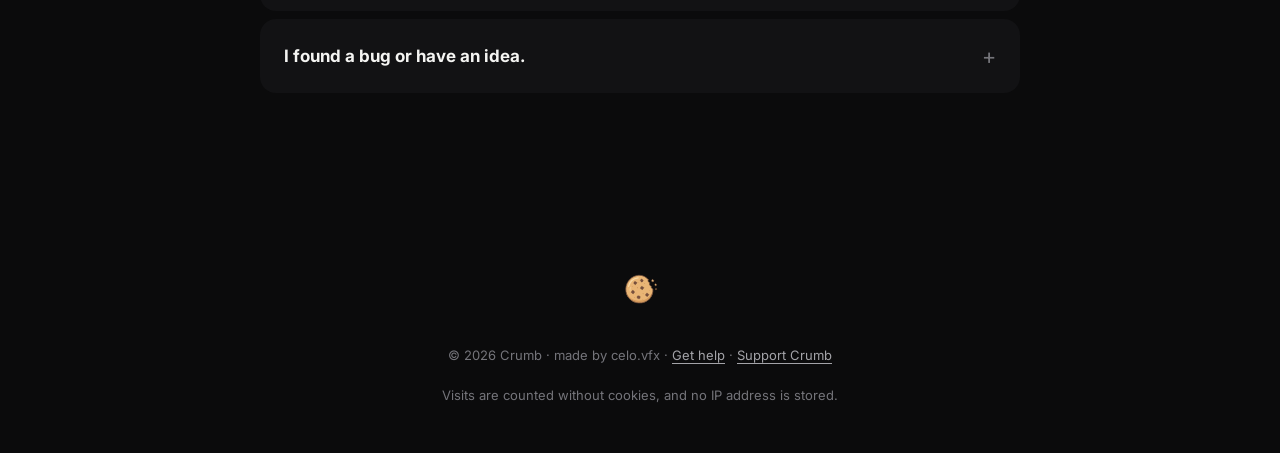
==== commit fd1df94e: "Download form: say where name and TikTok go Co-Authored-By: Claude Sonnet 5.5 <noreply@anthropic.com" ====
--- a/index.html
+++ b/index.html
@@ -449,7 +449,7 @@
         <small class="x-err" data-err="tiktok" hidden>Enter your TikTok username or link.</small>
       </label>
       <label class="x-trap" aria-hidden="true">Website<input type="text" name="website" tabindex="-1" autocomplete="off"></label>
-      <p class="x-note">We post your name and TikTok to the Crumb team's private Discord so we can say thanks and help you. Nothing else is collected and it is never shared.</p>
+      <p class="x-note">Your name and TikTok username are sent to the Crumb team's Discord server so we can welcome you and support you. Your real name is kept private and is only used by the team. Your TikTok username may be used to contact you, to credit your work or to share updates. Nothing else is collected.</p>
       <p class="x-status" role="status" aria-live="polite" data-dl-status></p>
       <button class="btn btn-primary btn-lg btn-block" type="submit" data-dl-submit>Download Crumb V2 <span data-version>0.1.34</span></button>
       <a class="x-again" data-download href="https://github.com/Crumbfx/crumbfx.github.io/releases/download/crumb-v2-0.1.34/Crumb-V2-0.1.34-Windows.zip" hidden>Download didn't start? Click here.</a>
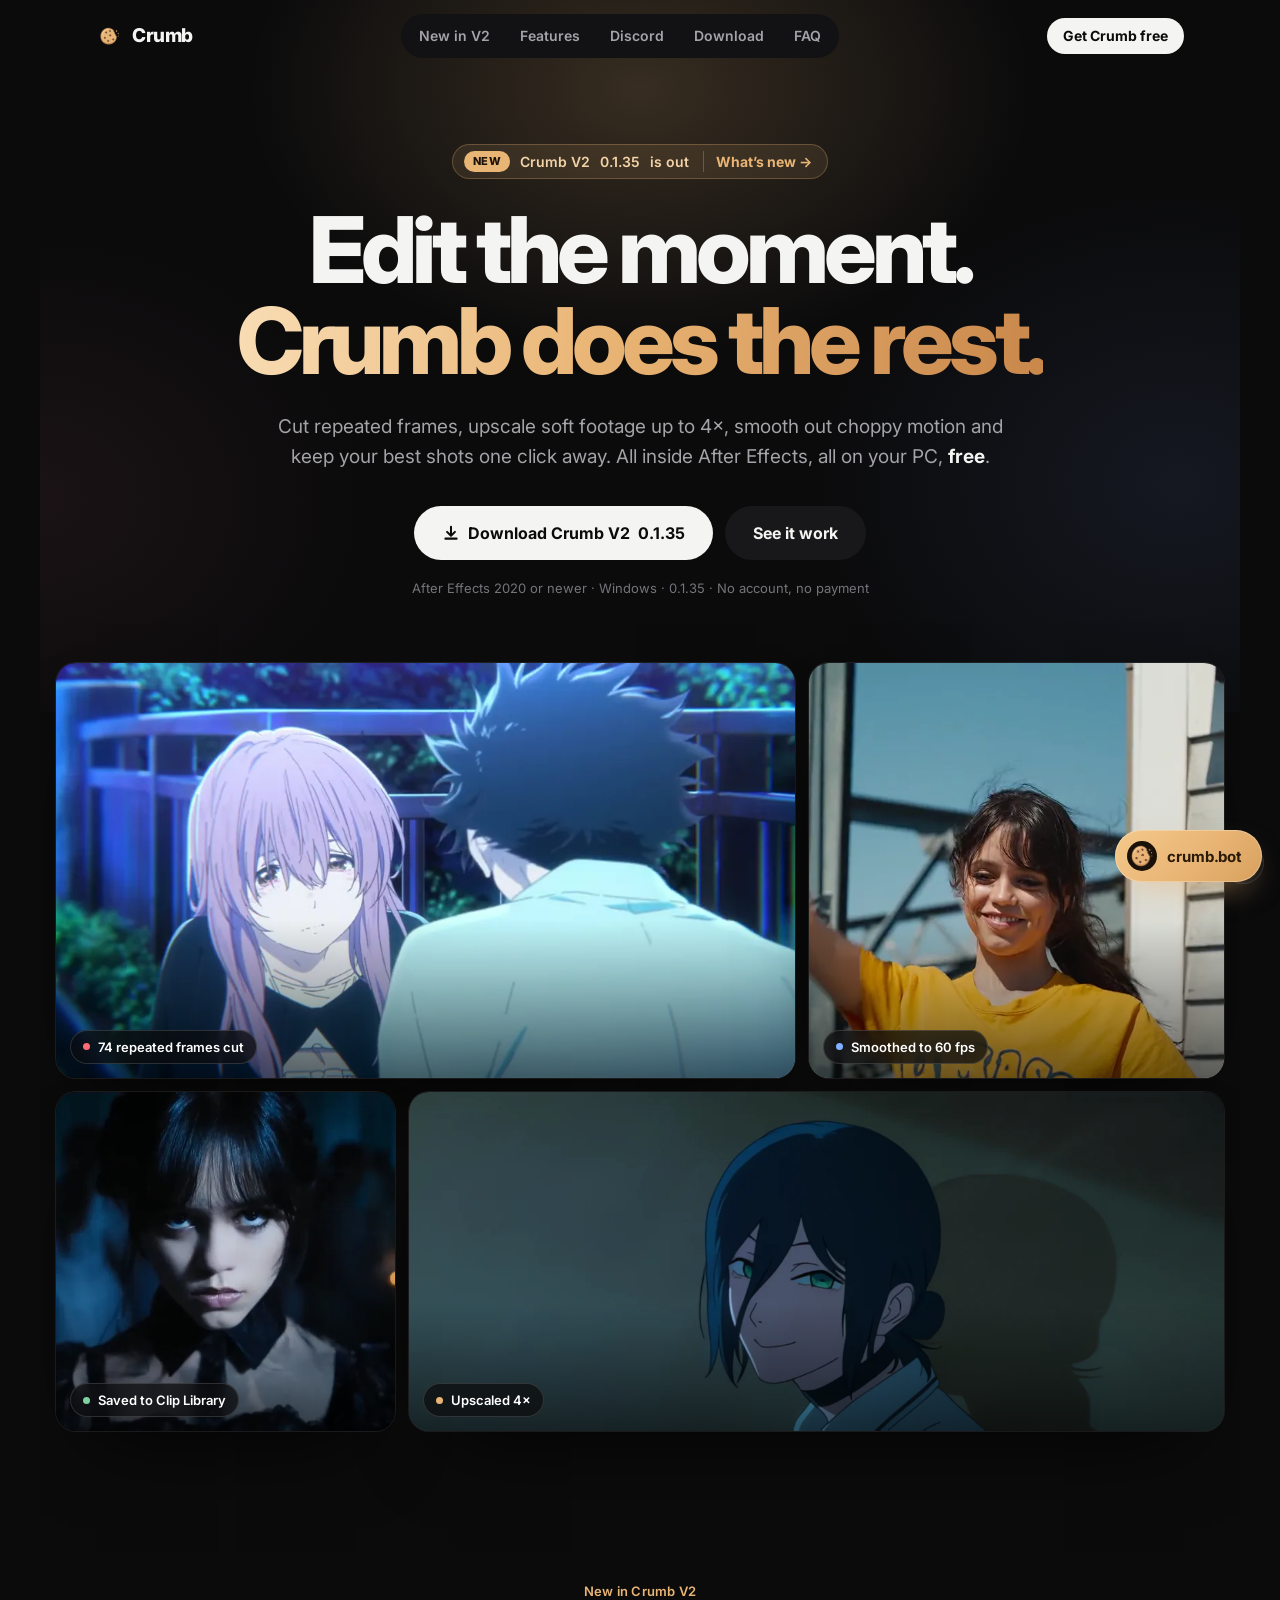
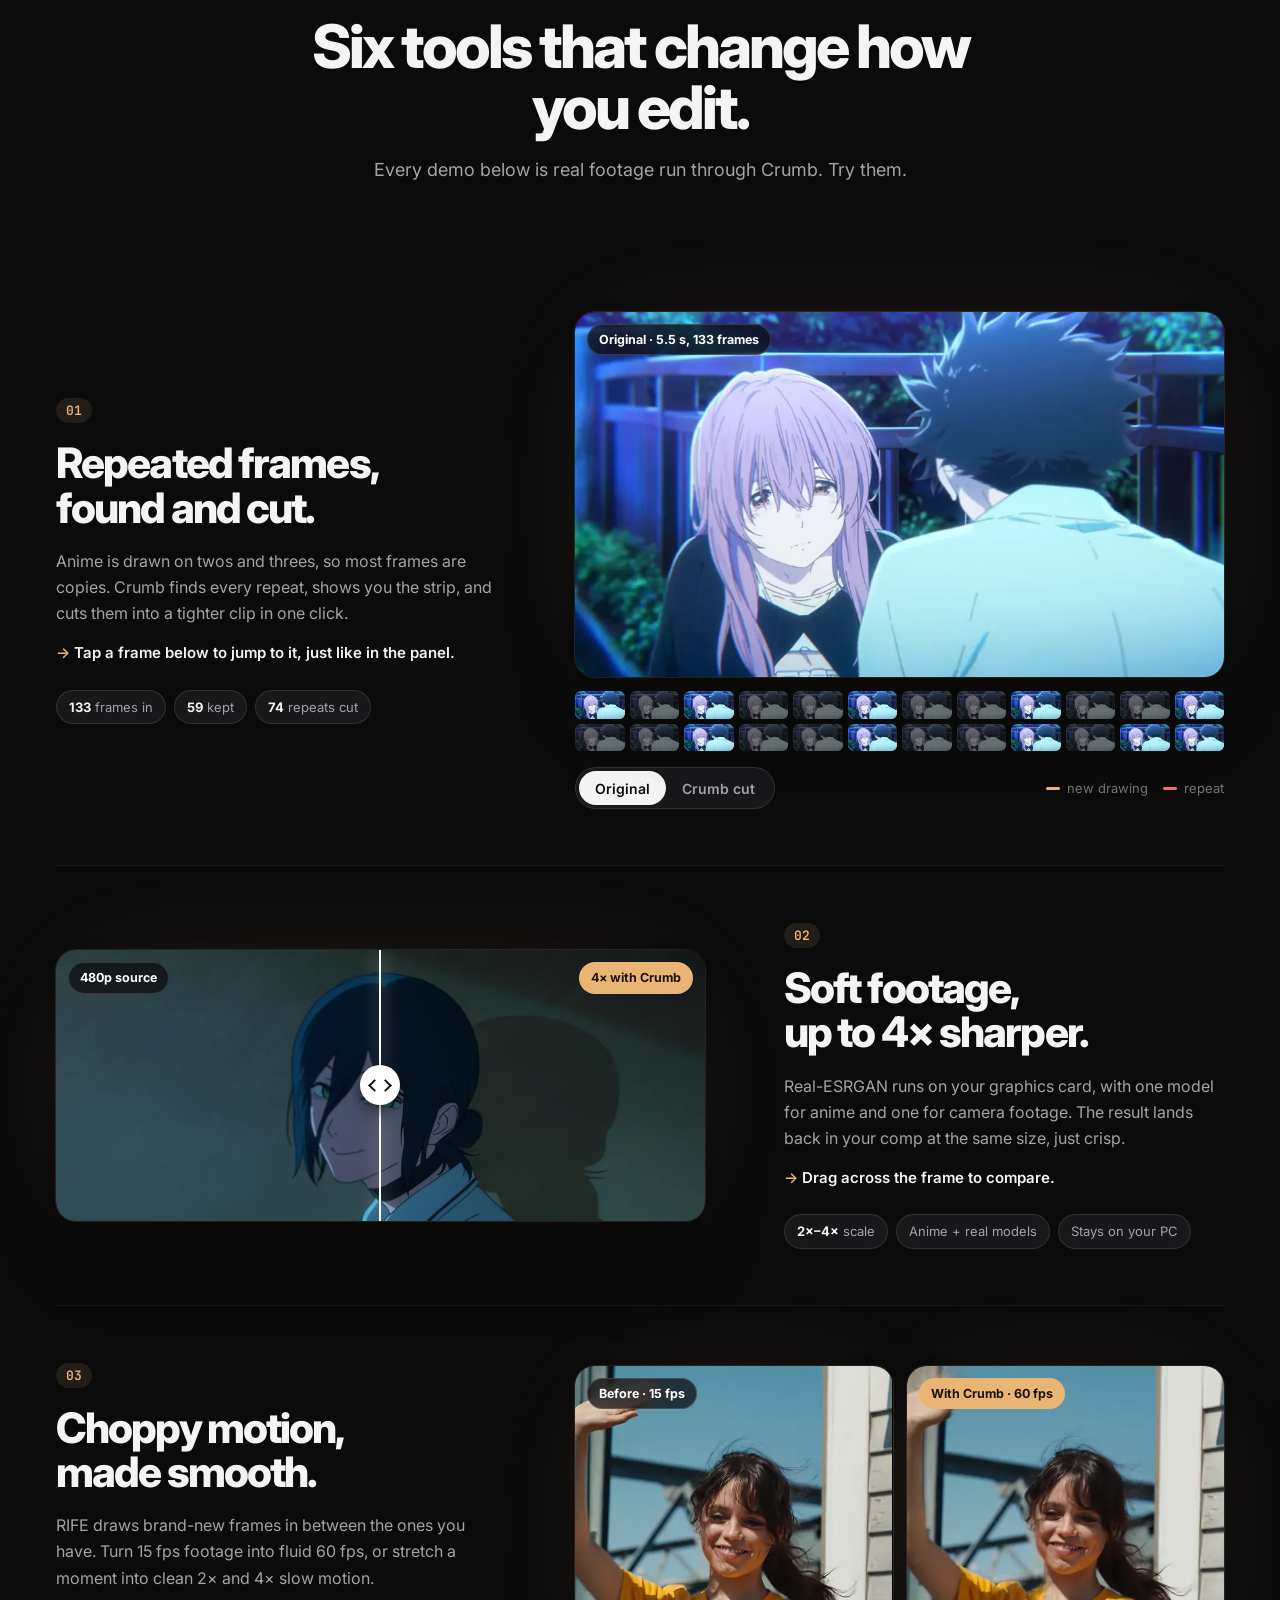
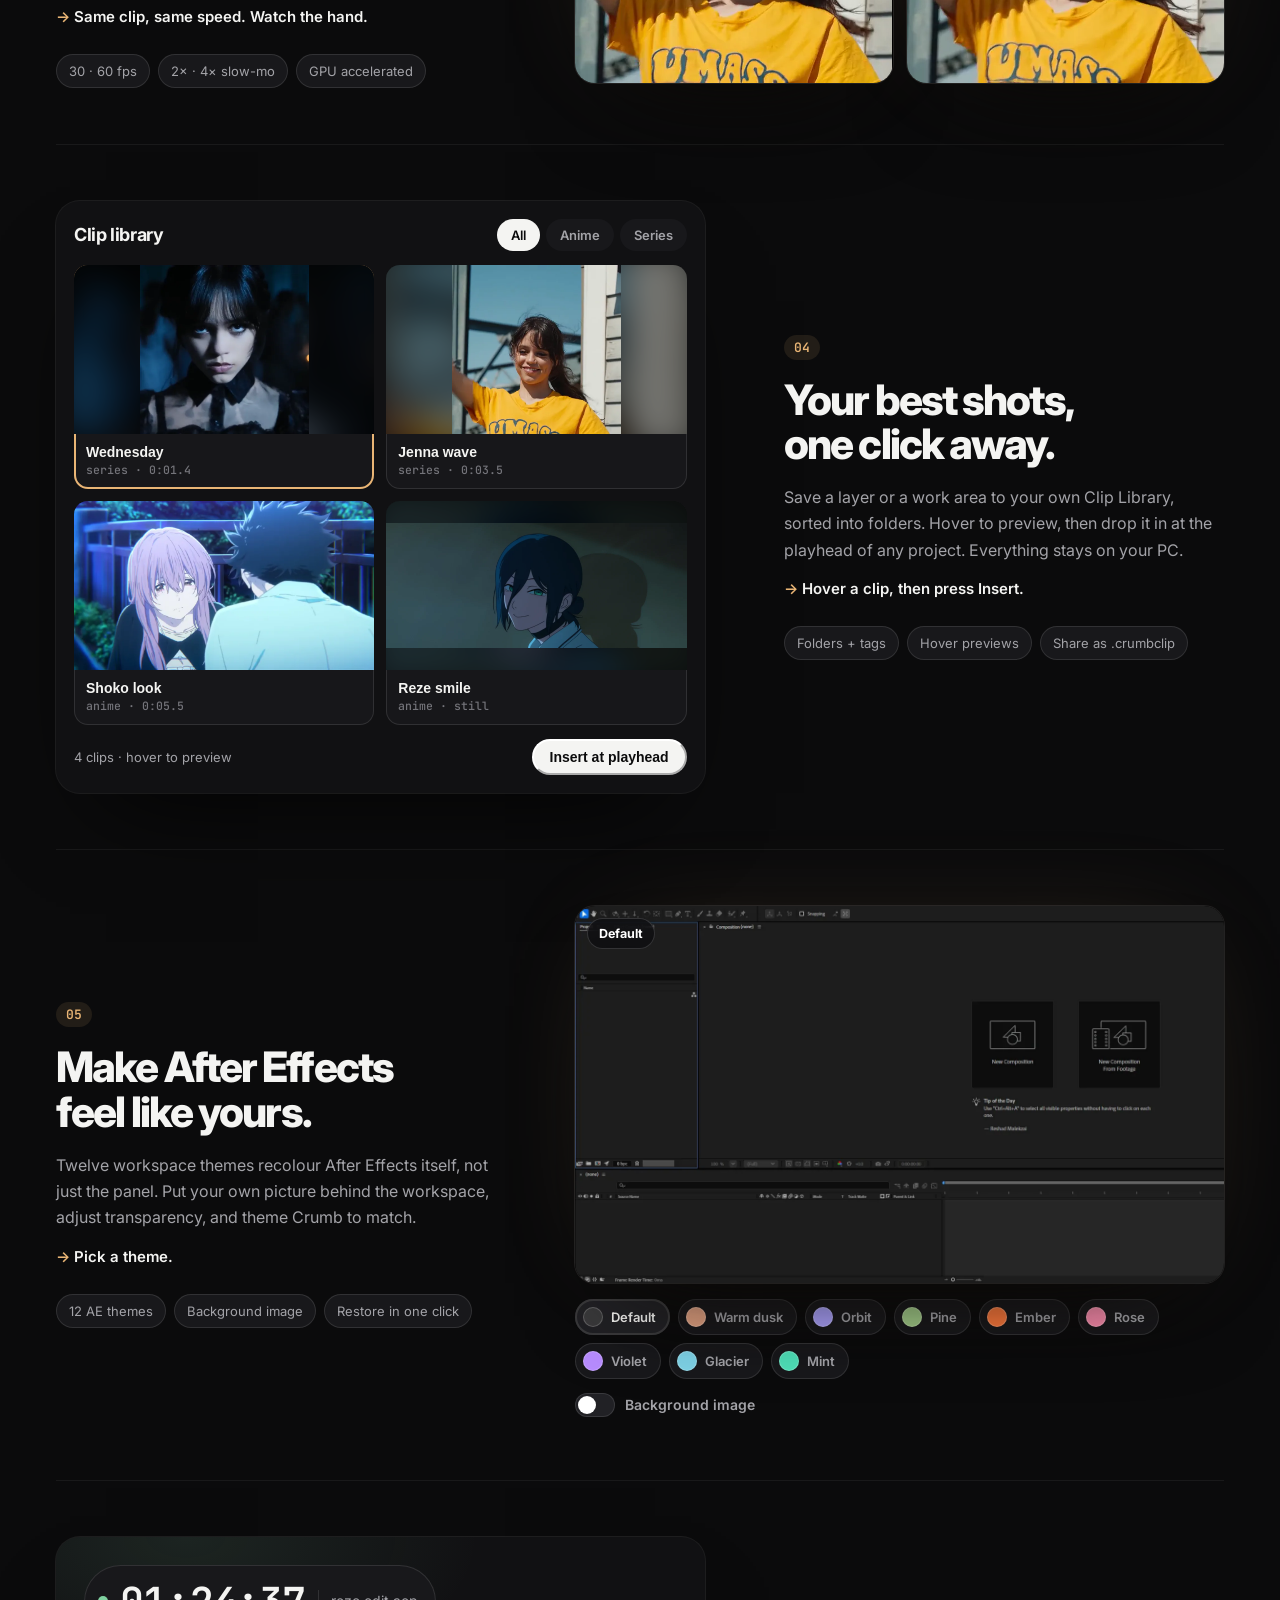
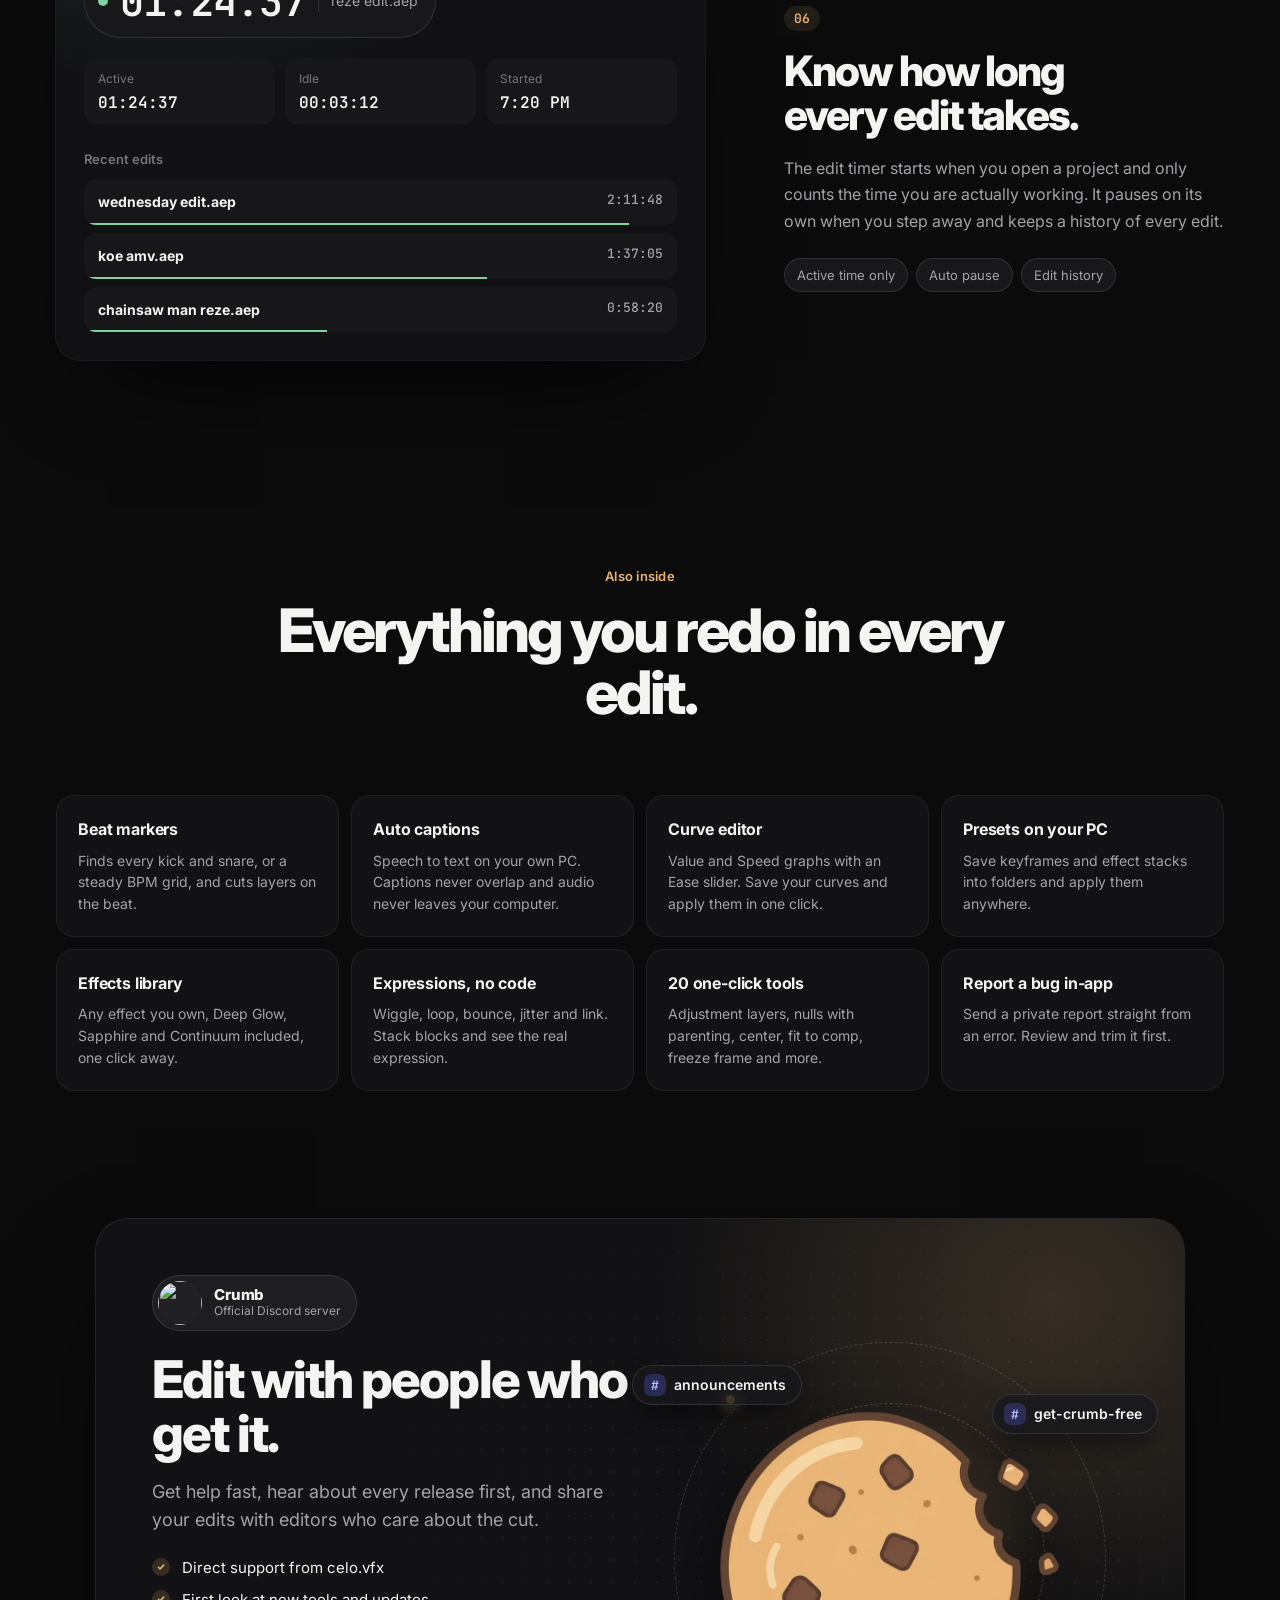
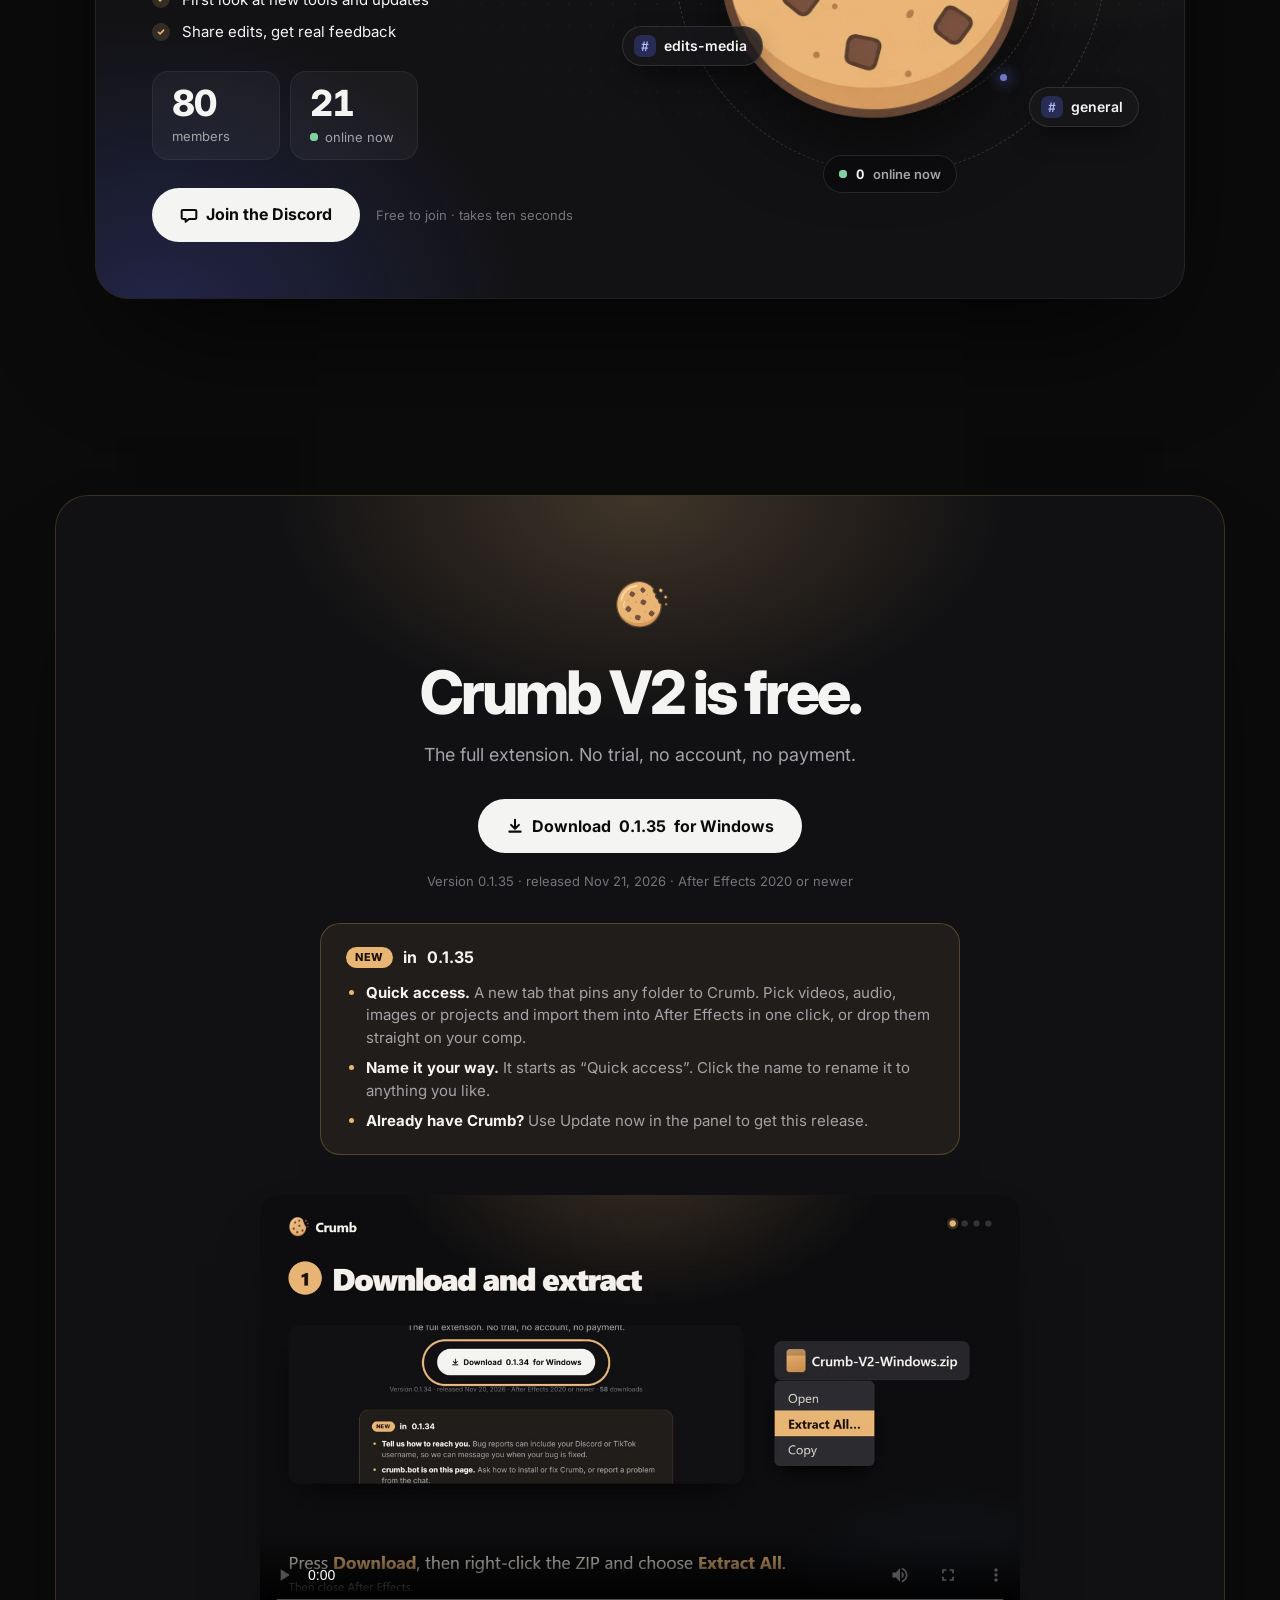
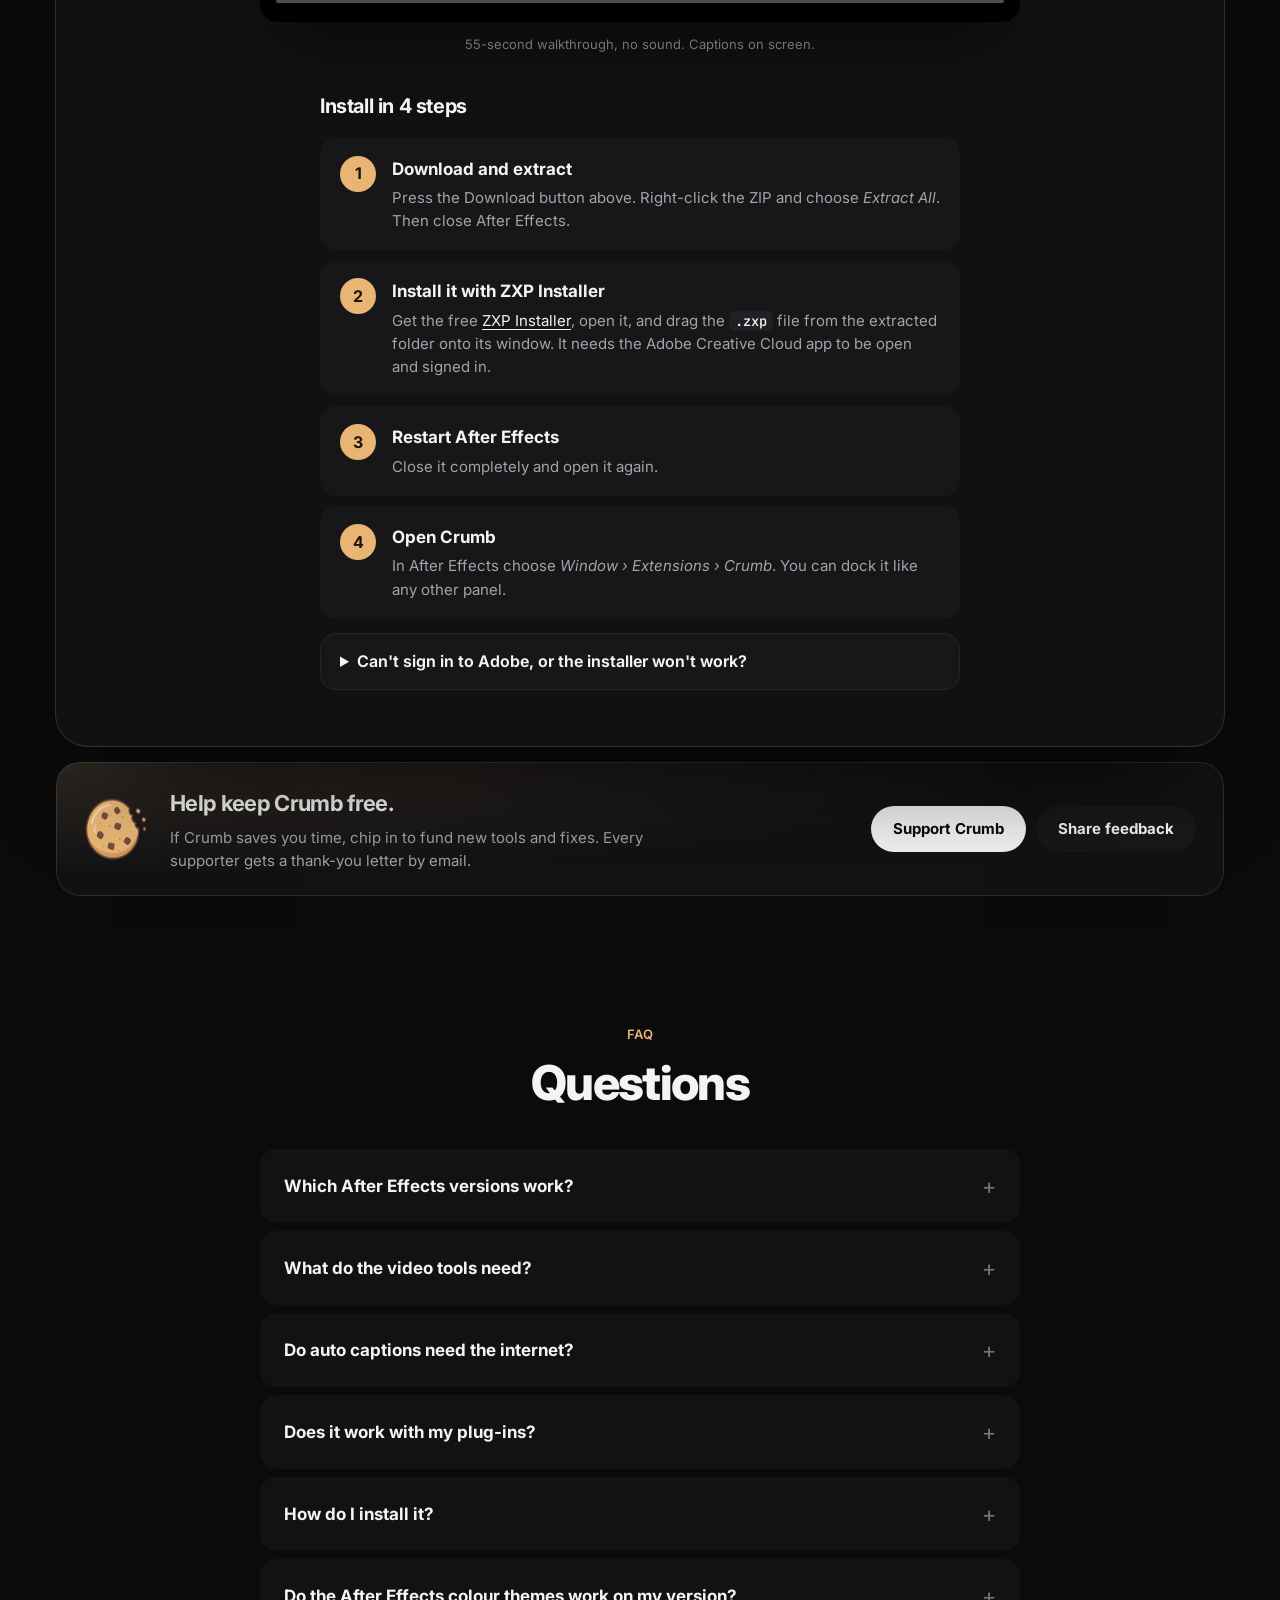
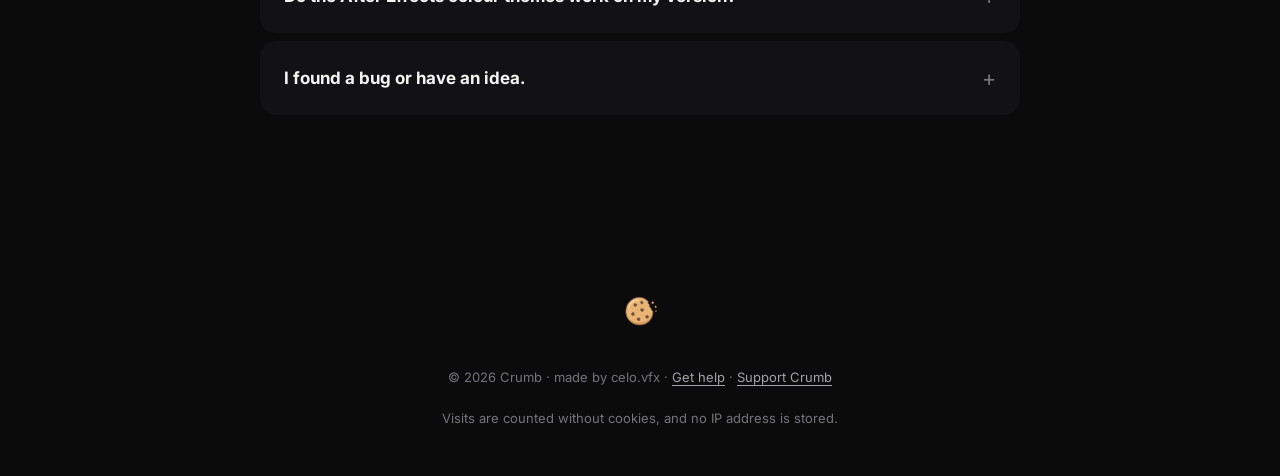
==== commit ce91091d: "Crumb V2 0.1.35: Quick access tab Co-Authored-By: Claude Sonnet 5.5 <noreply@anthropic.com>" ====
--- a/index.html
+++ b/index.html
@@ -18,7 +18,7 @@
   <link rel="preconnect" href="https://fonts.gstatic.com" crossorigin>
   <link href="https://fonts.googleapis.com/css2?family=Inter:wght@400;500;600;700;800&family=JetBrains+Mono:wght@500;600&display=swap" rel="stylesheet">
   <link rel="stylesheet" href="styles.css?v=v22">
-  <link rel="stylesheet" href="v3.css?v=v23">
+  <link rel="stylesheet" href="v3.css?v=v24">
   <link rel="stylesheet" href="bot.css?v=v2">
   <noscript><style>.reveal, [data-stagger] > *, .x-tile, .com-card .stage-cookie, .com-card .chip-px, .com-card .stage-live { opacity: 1; transform: none; }</style></noscript>
 </head>
@@ -46,16 +46,16 @@
     <section class="x-hero" id="top">
       <div class="x-hero-glow" aria-hidden="true"></div>
       <div class="x-hero-copy">
-        <a class="x-badge reveal" href="#whatsnew"><span class="x-new">New</span>Crumb V2 <span data-version>0.1.34</span> is out<span class="x-badge-go" aria-hidden="true">What’s new →</span></a>
+        <a class="x-badge reveal" href="#whatsnew"><span class="x-new">New</span>Crumb V2 <span data-version>0.1.35</span> is out<span class="x-badge-go" aria-hidden="true">What’s new →</span></a>
         <h1 class="reveal">Edit the moment.<br><span>Crumb does the rest.</span></h1>
         <p class="x-lede reveal">Cut repeated frames, upscale soft footage up to 4×, smooth out choppy motion and keep your best shots one click away. All inside After Effects, all on your PC, <b>free</b>.</p>
         <div class="x-cta reveal">
-          <a class="btn btn-primary btn-lg" href="https://github.com/Crumbfx/crumbfx.github.io/releases/download/crumb-v2-0.1.34/Crumb-V2-0.1.34-Windows.zip" data-download>
-            <svg viewBox="0 0 16 16" aria-hidden="true"><path d="M8 2.5v8M4.5 7 8 10.5 11.5 7M3 13h10"/></svg>Download Crumb V2 <span data-version>0.1.34</span>
+          <a class="btn btn-primary btn-lg" href="https://github.com/Crumbfx/crumbfx.github.io/releases/download/crumb-v2-0.1.35/Crumb-V2-0.1.35-Windows.zip" data-download>
+            <svg viewBox="0 0 16 16" aria-hidden="true"><path d="M8 2.5v8M4.5 7 8 10.5 11.5 7M3 13h10"/></svg>Download Crumb V2 <span data-version>0.1.35</span>
           </a>
           <a class="btn btn-ghost btn-lg" href="#new">See it work</a>
         </div>
-        <p class="x-fine reveal"><span data-ae>After Effects 2020 or newer</span> · Windows · <span data-version>0.1.34</span> · No account, no payment<span data-dl-wrap hidden> · <b data-dl-count></b> downloads</span></p>
+        <p class="x-fine reveal"><span data-ae>After Effects 2020 or newer</span> · Windows · <span data-version>0.1.35</span> · No account, no payment<span data-dl-wrap hidden> · <b data-dl-count></b> downloads</span></p>
       </div>
 
       <!-- every tile keeps its clip's own shape, so nothing is cropped -->
@@ -329,15 +329,15 @@
         <img class="x-final-logo" src="assets/crumb-logo.svg" alt="" width="72" height="72">
         <h2 id="download-title">Crumb V2 is free.</h2>
         <p class="x-sub">The full extension. No trial, no account, no payment.</p>
-        <a class="btn btn-primary btn-lg" href="https://github.com/Crumbfx/crumbfx.github.io/releases/download/crumb-v2-0.1.34/Crumb-V2-0.1.34-Windows.zip" data-download>
-          <svg viewBox="0 0 16 16" aria-hidden="true"><path d="M8 2.5v8M4.5 7 8 10.5 11.5 7M3 13h10"/></svg>Download <span data-version>0.1.34</span> for Windows
+        <a class="btn btn-primary btn-lg" href="https://github.com/Crumbfx/crumbfx.github.io/releases/download/crumb-v2-0.1.35/Crumb-V2-0.1.35-Windows.zip" data-download>
+          <svg viewBox="0 0 16 16" aria-hidden="true"><path d="M8 2.5v8M4.5 7 8 10.5 11.5 7M3 13h10"/></svg>Download <span data-version>0.1.35</span> for Windows
         </a>
-        <p class="x-fine">Version <span data-version>0.1.34</span> · released <span data-released>Nov 20, 2026</span> · <span data-ae>After Effects 2020 or newer</span><span data-dl-wrap hidden> · <b data-dl-count></b> downloads</span></p>
+        <p class="x-fine">Version <span data-version>0.1.35</span> · released <span data-released>Nov 20, 2026</span> · <span data-ae>After Effects 2020 or newer</span><span data-dl-wrap hidden> · <b data-dl-count></b> downloads</span></p>
         <div class="x-new-box" id="whatsnew">
-          <p class="x-new-title"><span class="x-new">New</span> in <span data-version>0.1.34</span></p>
+          <p class="x-new-title"><span class="x-new">New</span> in <span data-version>0.1.35</span></p>
           <ul>
-            <li><b>Tell us how to reach you.</b> Bug reports can include your Discord or TikTok username, so we can message you when your bug is fixed.</li>
-            <li><b>crumb.bot is on this page.</b> Ask how to install or fix Crumb, or report a problem from the chat.</li>
+            <li><b>Quick access.</b> A new tab that pins any folder to Crumb. Pick videos, audio, images or projects and import them into After Effects in one click, or drop them straight on your comp.</li>
+            <li><b>Name it your way.</b> It starts as “Quick access”. Click the name to rename it to anything you like.</li>
             <li><b>Already have Crumb?</b> Use Update now in the panel to get this release.</li>
           </ul>
         </div>
@@ -438,7 +438,7 @@
     <form method="dialog" class="x-form" novalidate>
       <button class="x-close" type="button" data-dl-close aria-label="Close">×</button>
       <img src="assets/crumb-logo.svg" alt="" width="44" height="44">
-      <h2 id="dl-title">Get Crumb V2 <span data-version>0.1.34</span></h2>
+      <h2 id="dl-title">Get Crumb V2 <span data-version>0.1.35</span></h2>
       <p class="x-form-sub">Tell us who you are and your download starts right away. It's free.</p>
       <label class="x-field">Your name
         <input type="text" name="name" autocomplete="name" maxlength="60" required placeholder="Sam">
@@ -451,16 +451,16 @@
       <label class="x-trap" aria-hidden="true">Website<input type="text" name="website" tabindex="-1" autocomplete="off"></label>
       <p class="x-note">Your name and TikTok username are sent to the Crumb team's Discord server so we can welcome you and support you. Your real name is kept private and is only used by the team. Your TikTok username may be used to contact you, to credit your work or to share updates. Nothing else is collected.</p>
       <p class="x-status" role="status" aria-live="polite" data-dl-status></p>
-      <button class="btn btn-primary btn-lg btn-block" type="submit" data-dl-submit>Download Crumb V2 <span data-version>0.1.34</span></button>
-      <a class="x-again" data-download href="https://github.com/Crumbfx/crumbfx.github.io/releases/download/crumb-v2-0.1.34/Crumb-V2-0.1.34-Windows.zip" hidden>Download didn't start? Click here.</a>
+      <button class="btn btn-primary btn-lg btn-block" type="submit" data-dl-submit>Download Crumb V2 <span data-version>0.1.35</span></button>
+      <a class="x-again" data-download href="https://github.com/Crumbfx/crumbfx.github.io/releases/download/crumb-v2-0.1.35/Crumb-V2-0.1.35-Windows.zip" hidden>Download didn't start? Click here.</a>
     </form>
   </dialog>
 
-  <script src="config.js?v=v23"></script>
-  <script src="site.js?v=v23"></script>
+  <script src="config.js?v=v24"></script>
+  <script src="site.js?v=v24"></script>
   <script src="v3.js?v=v22"></script>
   <script src="track.js?v=v22"></script>
-  <script src="sfx.js?v=v23"></script>
+  <script src="sfx.js?v=v24"></script>
   <script src="bot.js?v=v4" defer></script>
 </body>
 </html>
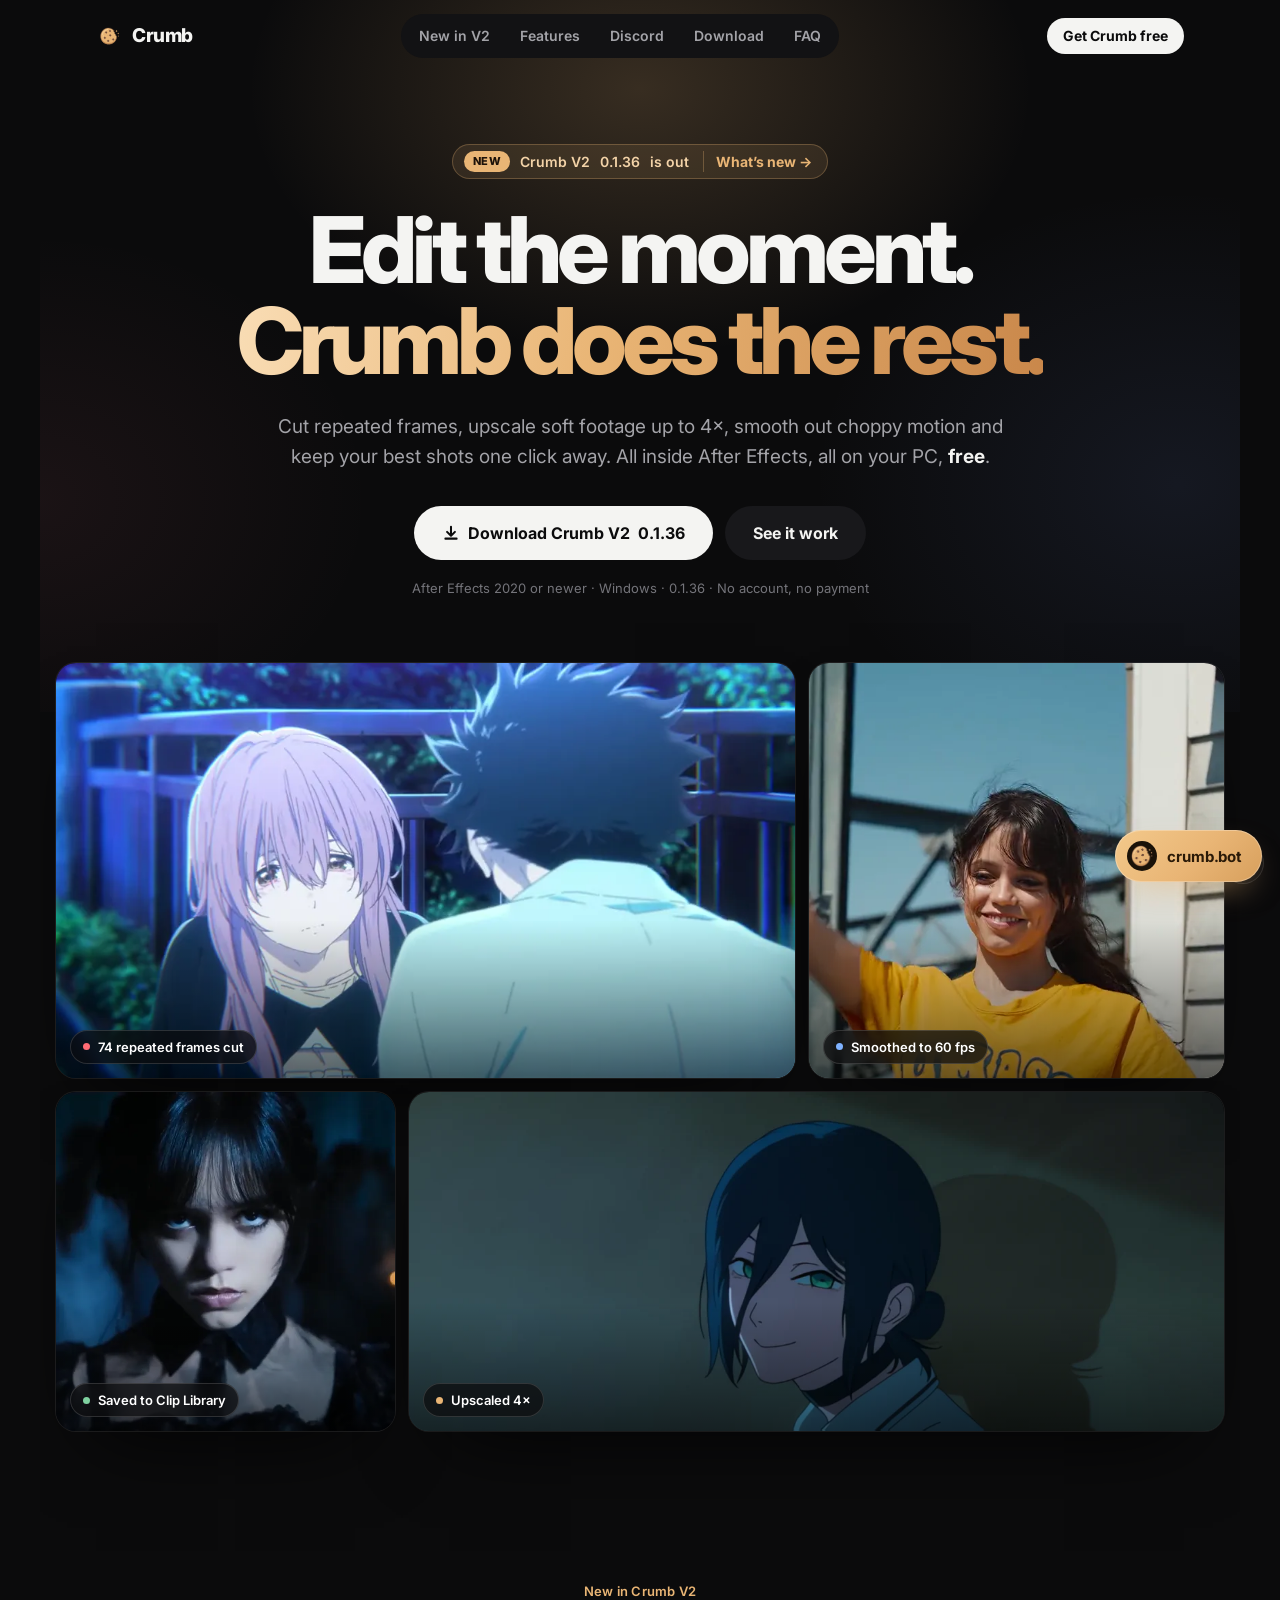
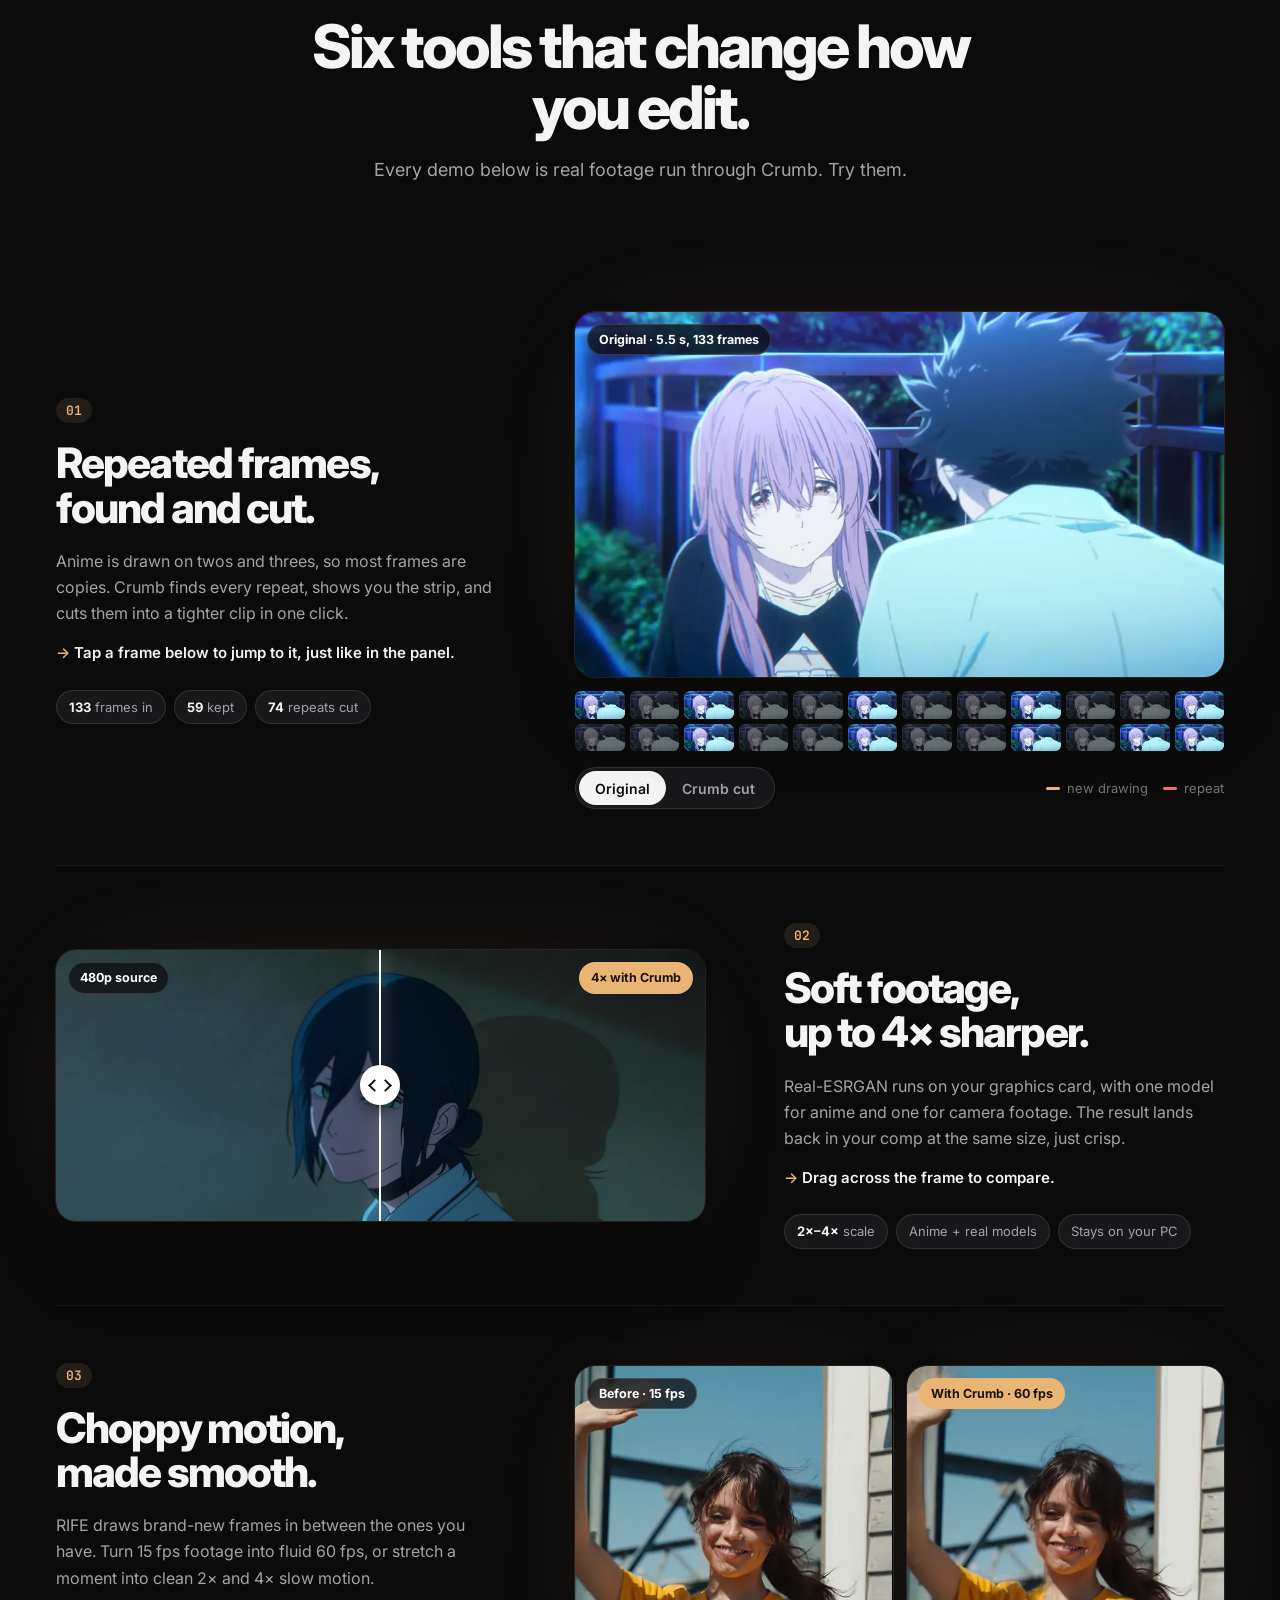
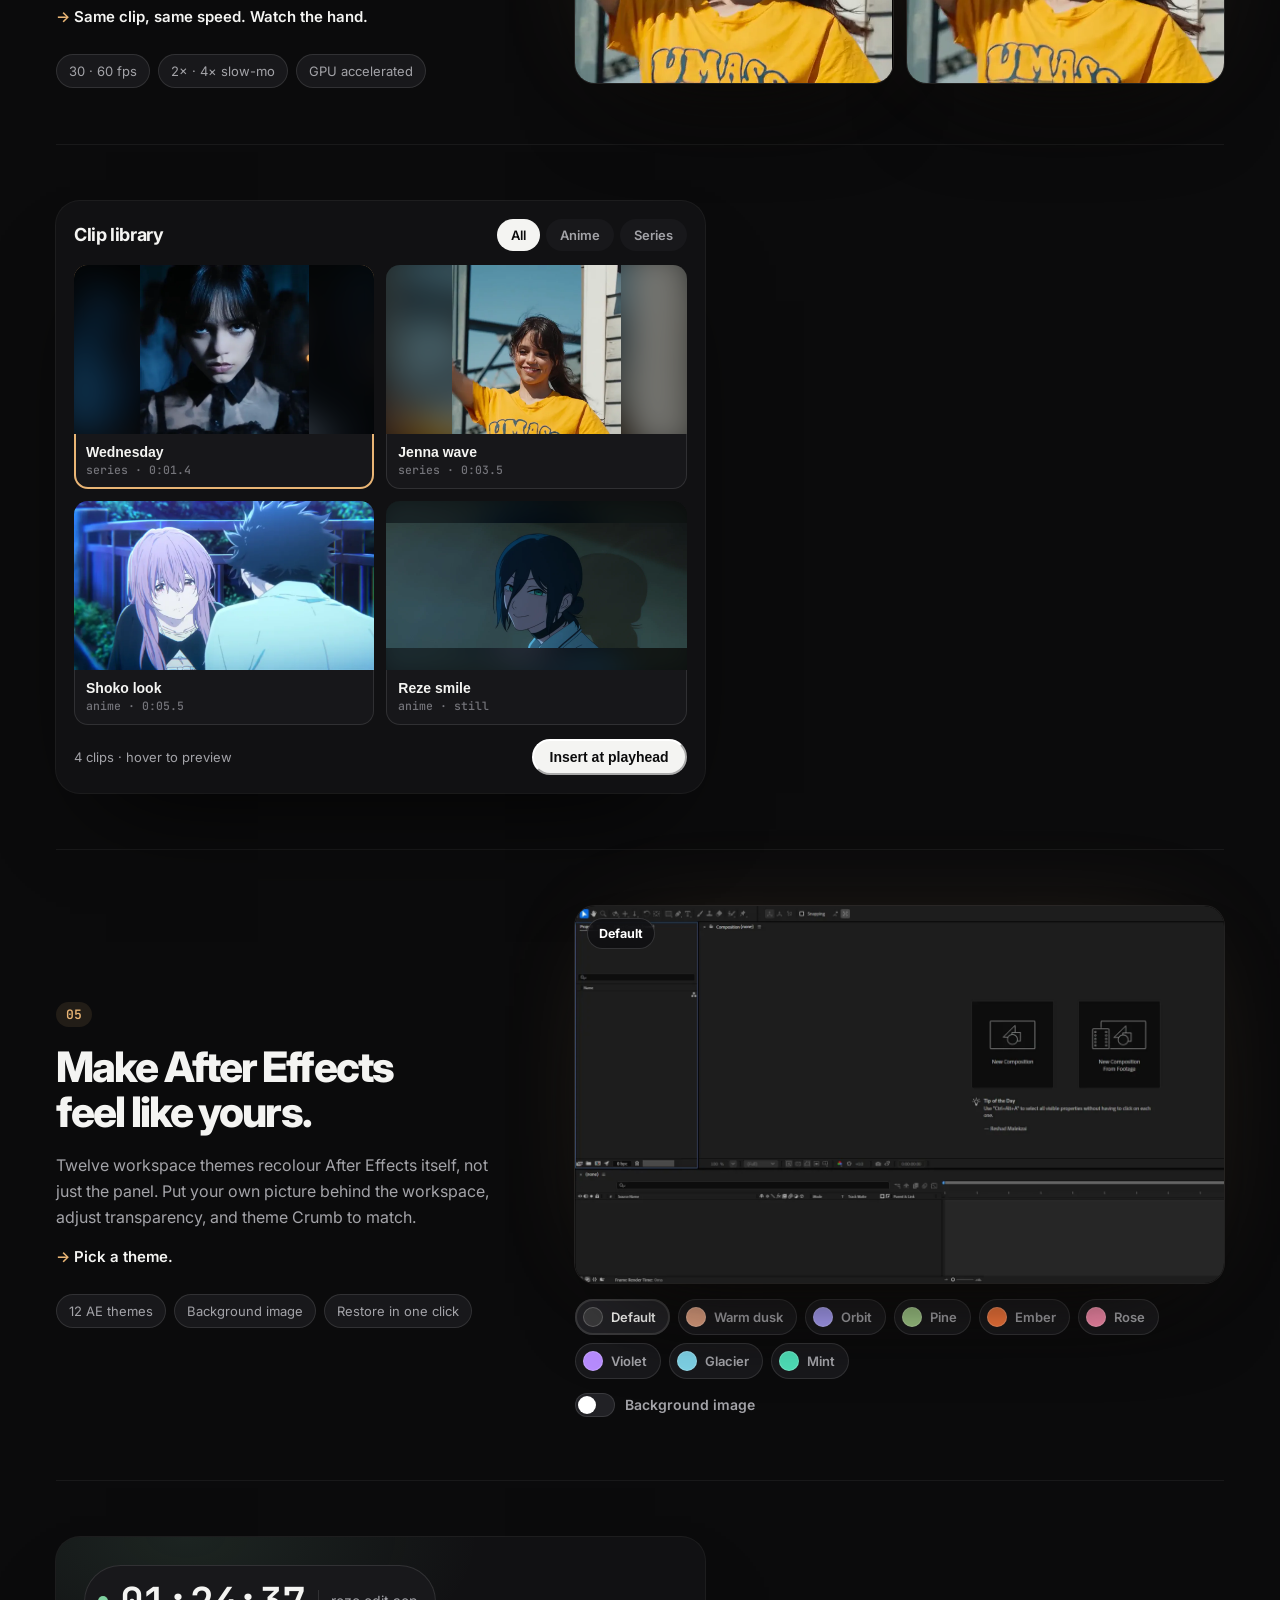
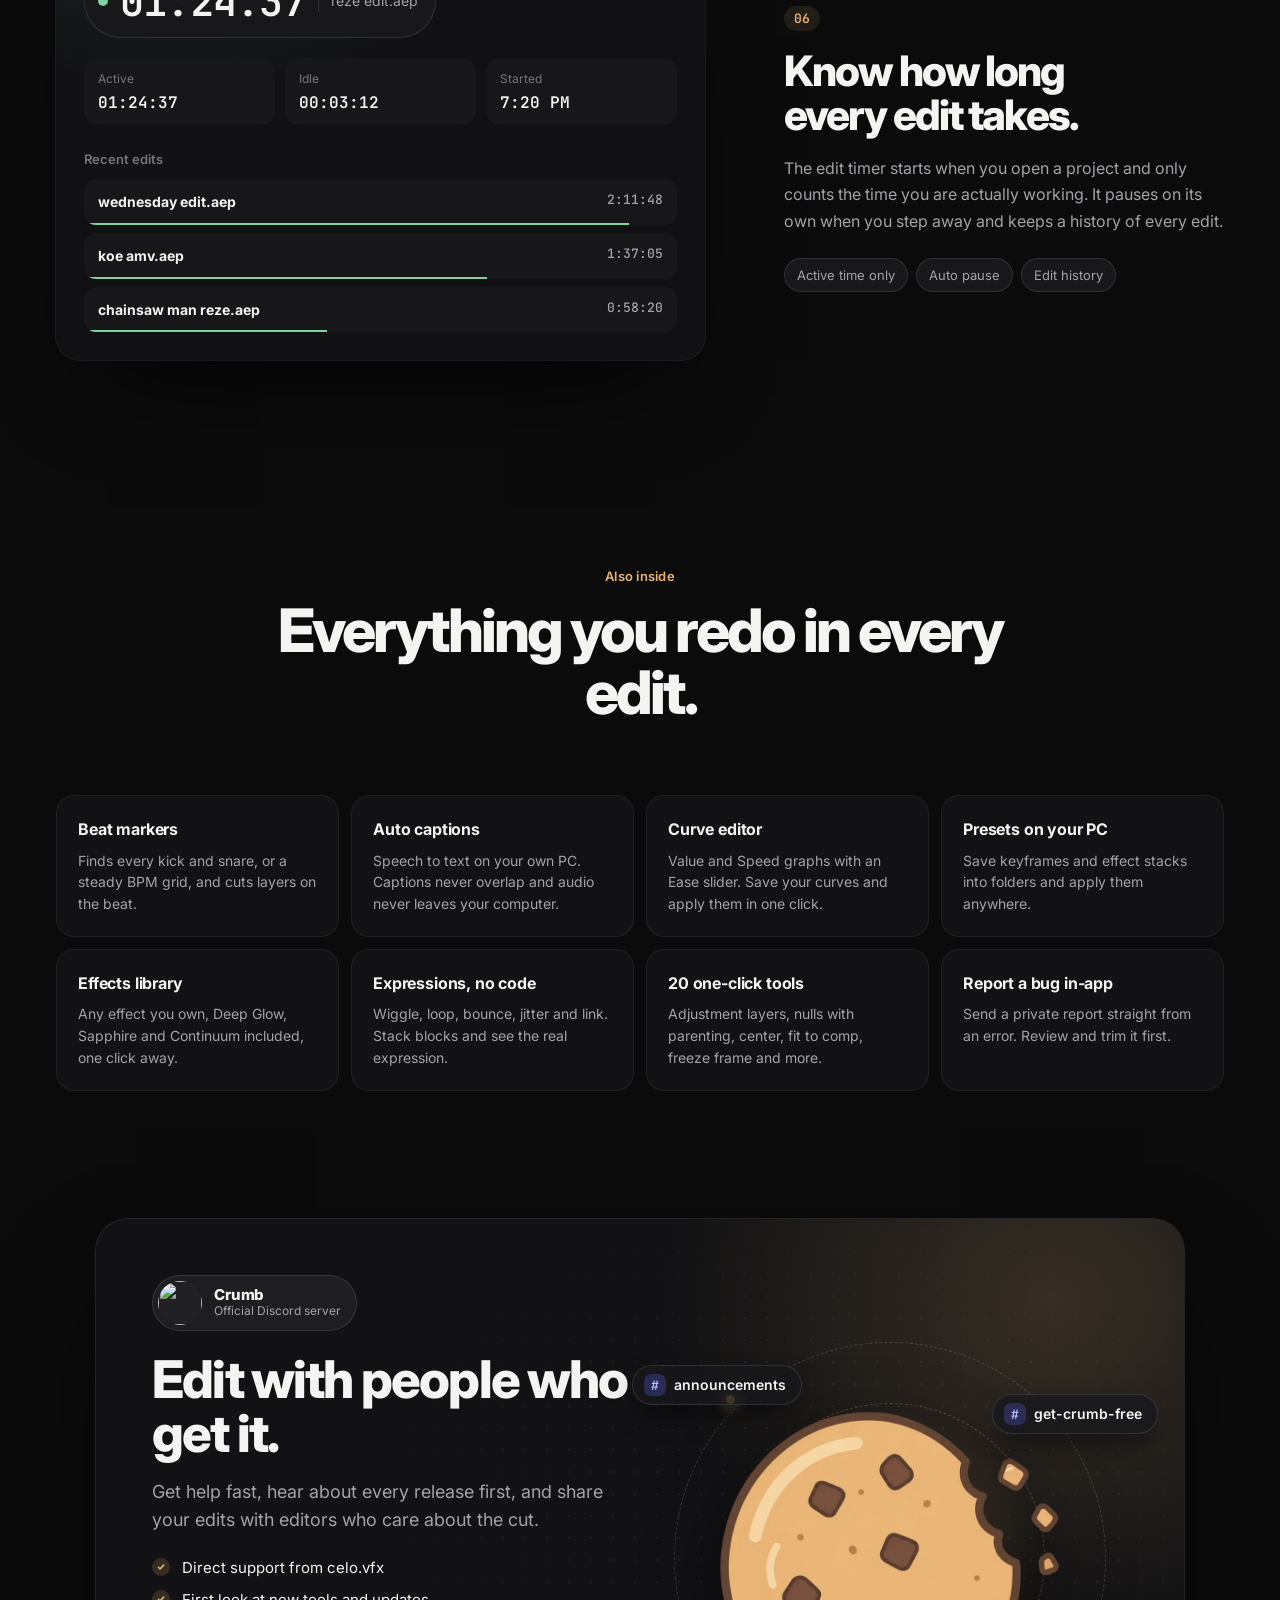
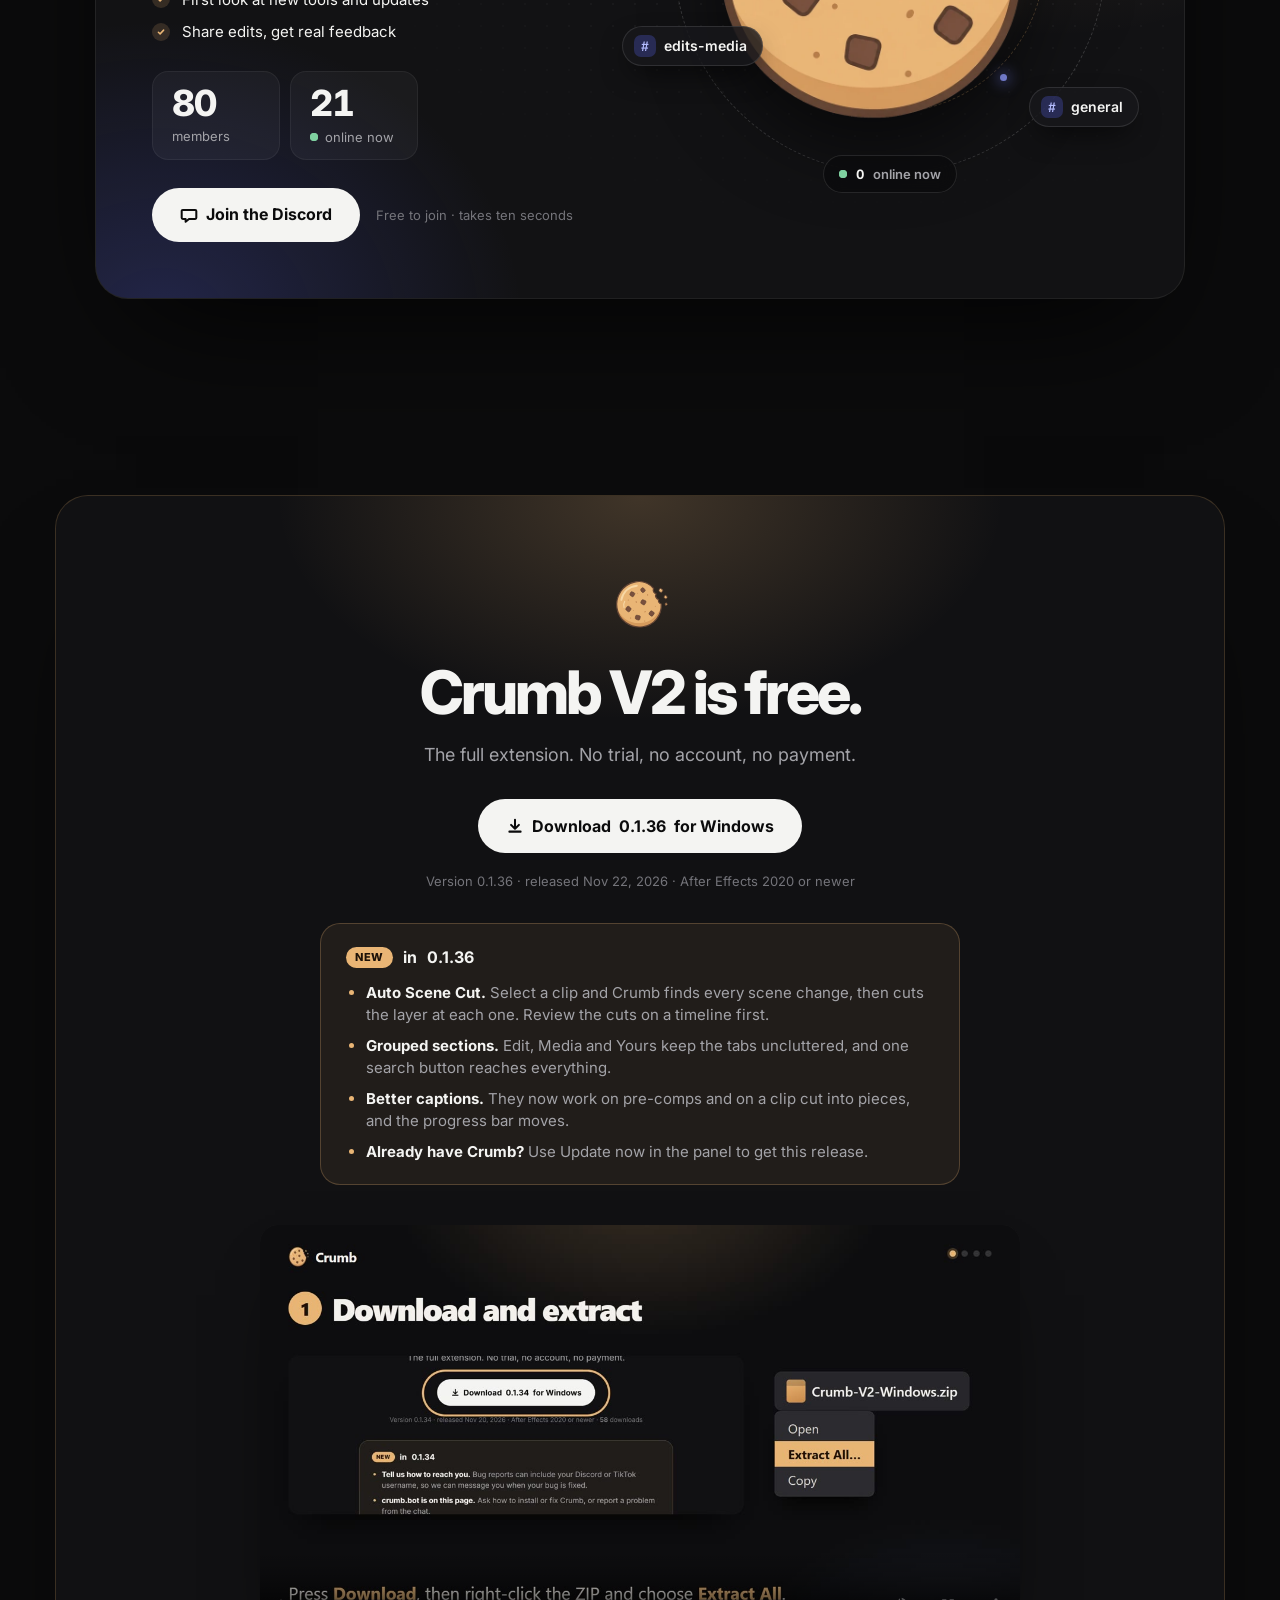
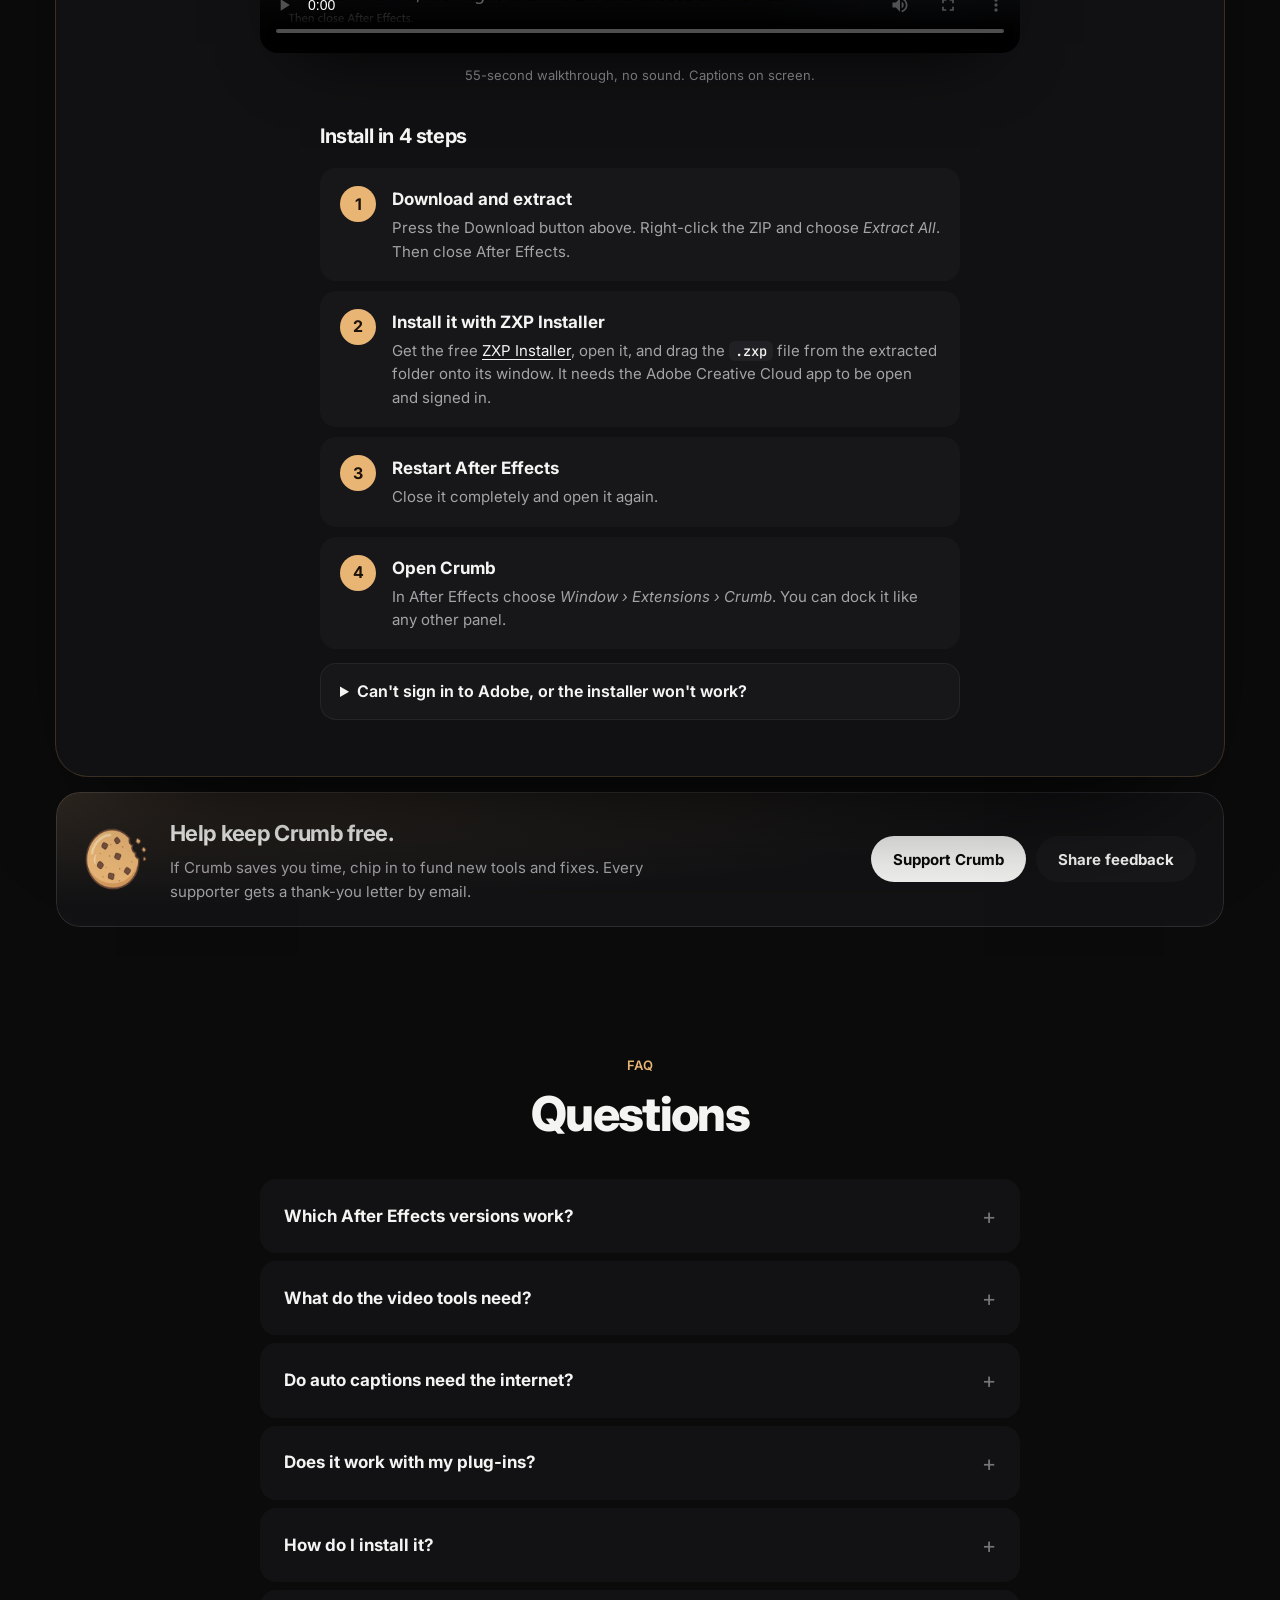
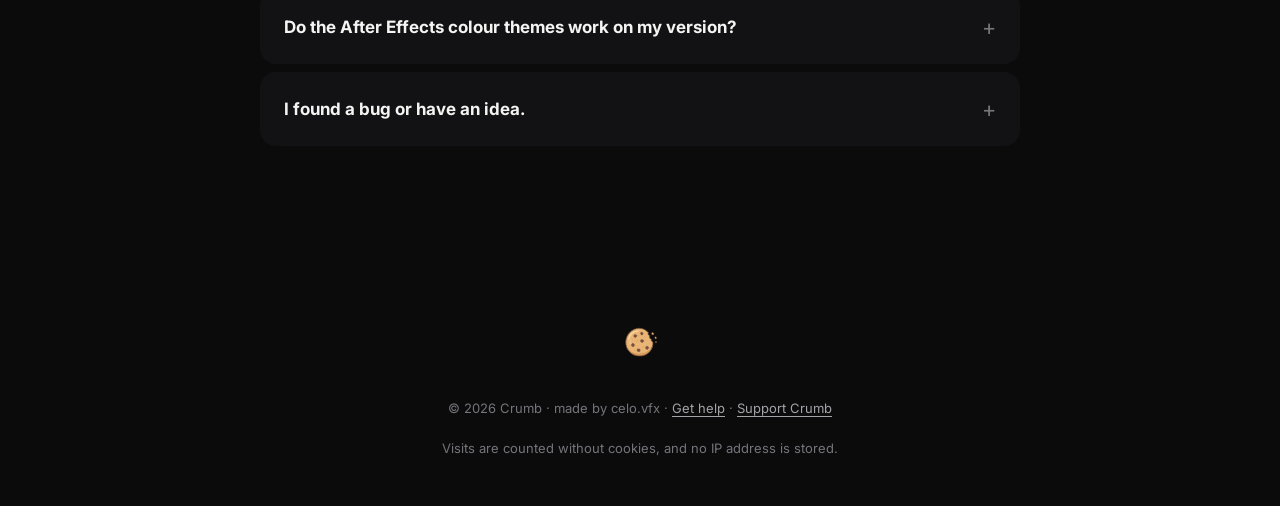
==== commit eb8aa6dc: "Crumb V2 0.1.36: Auto Scene Cut, grouped sections Co-Authored-By: Claude Sonnet 5.5 <noreply@anthrop" ====
--- a/index.html
+++ b/index.html
@@ -18,7 +18,7 @@
   <link rel="preconnect" href="https://fonts.gstatic.com" crossorigin>
   <link href="https://fonts.googleapis.com/css2?family=Inter:wght@400;500;600;700;800&family=JetBrains+Mono:wght@500;600&display=swap" rel="stylesheet">
   <link rel="stylesheet" href="styles.css?v=v22">
-  <link rel="stylesheet" href="v3.css?v=v24">
+  <link rel="stylesheet" href="v3.css?v=v25">
   <link rel="stylesheet" href="bot.css?v=v2">
   <noscript><style>.reveal, [data-stagger] > *, .x-tile, .com-card .stage-cookie, .com-card .chip-px, .com-card .stage-live { opacity: 1; transform: none; }</style></noscript>
 </head>
@@ -46,16 +46,16 @@
     <section class="x-hero" id="top">
       <div class="x-hero-glow" aria-hidden="true"></div>
       <div class="x-hero-copy">
-        <a class="x-badge reveal" href="#whatsnew"><span class="x-new">New</span>Crumb V2 <span data-version>0.1.35</span> is out<span class="x-badge-go" aria-hidden="true">What’s new →</span></a>
+        <a class="x-badge reveal" href="#whatsnew"><span class="x-new">New</span>Crumb V2 <span data-version>0.1.36</span> is out<span class="x-badge-go" aria-hidden="true">What’s new →</span></a>
         <h1 class="reveal">Edit the moment.<br><span>Crumb does the rest.</span></h1>
         <p class="x-lede reveal">Cut repeated frames, upscale soft footage up to 4×, smooth out choppy motion and keep your best shots one click away. All inside After Effects, all on your PC, <b>free</b>.</p>
         <div class="x-cta reveal">
-          <a class="btn btn-primary btn-lg" href="https://github.com/Crumbfx/crumbfx.github.io/releases/download/crumb-v2-0.1.35/Crumb-V2-0.1.35-Windows.zip" data-download>
-            <svg viewBox="0 0 16 16" aria-hidden="true"><path d="M8 2.5v8M4.5 7 8 10.5 11.5 7M3 13h10"/></svg>Download Crumb V2 <span data-version>0.1.35</span>
+          <a class="btn btn-primary btn-lg" href="https://github.com/Crumbfx/crumbfx.github.io/releases/download/crumb-v2-0.1.36/Crumb-V2-0.1.36-Windows.zip" data-download>
+            <svg viewBox="0 0 16 16" aria-hidden="true"><path d="M8 2.5v8M4.5 7 8 10.5 11.5 7M3 13h10"/></svg>Download Crumb V2 <span data-version>0.1.36</span>
           </a>
           <a class="btn btn-ghost btn-lg" href="#new">See it work</a>
         </div>
-        <p class="x-fine reveal"><span data-ae>After Effects 2020 or newer</span> · Windows · <span data-version>0.1.35</span> · No account, no payment<span data-dl-wrap hidden> · <b data-dl-count></b> downloads</span></p>
+        <p class="x-fine reveal"><span data-ae>After Effects 2020 or newer</span> · Windows · <span data-version>0.1.36</span> · No account, no payment<span data-dl-wrap hidden> · <b data-dl-count></b> downloads</span></p>
       </div>
 
       <!-- every tile keeps its clip's own shape, so nothing is cropped -->
@@ -329,15 +329,16 @@
         <img class="x-final-logo" src="assets/crumb-logo.svg" alt="" width="72" height="72">
         <h2 id="download-title">Crumb V2 is free.</h2>
         <p class="x-sub">The full extension. No trial, no account, no payment.</p>
-        <a class="btn btn-primary btn-lg" href="https://github.com/Crumbfx/crumbfx.github.io/releases/download/crumb-v2-0.1.35/Crumb-V2-0.1.35-Windows.zip" data-download>
-          <svg viewBox="0 0 16 16" aria-hidden="true"><path d="M8 2.5v8M4.5 7 8 10.5 11.5 7M3 13h10"/></svg>Download <span data-version>0.1.35</span> for Windows
+        <a class="btn btn-primary btn-lg" href="https://github.com/Crumbfx/crumbfx.github.io/releases/download/crumb-v2-0.1.36/Crumb-V2-0.1.36-Windows.zip" data-download>
+          <svg viewBox="0 0 16 16" aria-hidden="true"><path d="M8 2.5v8M4.5 7 8 10.5 11.5 7M3 13h10"/></svg>Download <span data-version>0.1.36</span> for Windows
         </a>
-        <p class="x-fine">Version <span data-version>0.1.35</span> · released <span data-released>Nov 20, 2026</span> · <span data-ae>After Effects 2020 or newer</span><span data-dl-wrap hidden> · <b data-dl-count></b> downloads</span></p>
+        <p class="x-fine">Version <span data-version>0.1.36</span> · released <span data-released>Nov 20, 2026</span> · <span data-ae>After Effects 2020 or newer</span><span data-dl-wrap hidden> · <b data-dl-count></b> downloads</span></p>
         <div class="x-new-box" id="whatsnew">
-          <p class="x-new-title"><span class="x-new">New</span> in <span data-version>0.1.35</span></p>
+          <p class="x-new-title"><span class="x-new">New</span> in <span data-version>0.1.36</span></p>
           <ul>
-            <li><b>Quick access.</b> A new tab that pins any folder to Crumb. Pick videos, audio, images or projects and import them into After Effects in one click, or drop them straight on your comp.</li>
-            <li><b>Name it your way.</b> It starts as “Quick access”. Click the name to rename it to anything you like.</li>
+            <li><b>Auto Scene Cut.</b> Select a clip and Crumb finds every scene change, then cuts the layer at each one. Review the cuts on a timeline first.</li>
+            <li><b>Grouped sections.</b> Edit, Media and Yours keep the tabs uncluttered, and one search button reaches everything.</li>
+            <li><b>Better captions.</b> They now work on pre-comps and on a clip cut into pieces, and the progress bar moves.</li>
             <li><b>Already have Crumb?</b> Use Update now in the panel to get this release.</li>
           </ul>
         </div>
@@ -438,7 +439,7 @@
     <form method="dialog" class="x-form" novalidate>
       <button class="x-close" type="button" data-dl-close aria-label="Close">×</button>
       <img src="assets/crumb-logo.svg" alt="" width="44" height="44">
-      <h2 id="dl-title">Get Crumb V2 <span data-version>0.1.35</span></h2>
+      <h2 id="dl-title">Get Crumb V2 <span data-version>0.1.36</span></h2>
       <p class="x-form-sub">Tell us who you are and your download starts right away. It's free.</p>
       <label class="x-field">Your name
         <input type="text" name="name" autocomplete="name" maxlength="60" required placeholder="Sam">
@@ -451,16 +452,16 @@
       <label class="x-trap" aria-hidden="true">Website<input type="text" name="website" tabindex="-1" autocomplete="off"></label>
       <p class="x-note">Your name and TikTok username are sent to the Crumb team's Discord server so we can welcome you and support you. Your real name is kept private and is only used by the team. Your TikTok username may be used to contact you, to credit your work or to share updates. Nothing else is collected.</p>
       <p class="x-status" role="status" aria-live="polite" data-dl-status></p>
-      <button class="btn btn-primary btn-lg btn-block" type="submit" data-dl-submit>Download Crumb V2 <span data-version>0.1.35</span></button>
-      <a class="x-again" data-download href="https://github.com/Crumbfx/crumbfx.github.io/releases/download/crumb-v2-0.1.35/Crumb-V2-0.1.35-Windows.zip" hidden>Download didn't start? Click here.</a>
+      <button class="btn btn-primary btn-lg btn-block" type="submit" data-dl-submit>Download Crumb V2 <span data-version>0.1.36</span></button>
+      <a class="x-again" data-download href="https://github.com/Crumbfx/crumbfx.github.io/releases/download/crumb-v2-0.1.36/Crumb-V2-0.1.36-Windows.zip" hidden>Download didn't start? Click here.</a>
     </form>
   </dialog>
 
-  <script src="config.js?v=v24"></script>
-  <script src="site.js?v=v24"></script>
+  <script src="config.js?v=v25"></script>
+  <script src="site.js?v=v25"></script>
   <script src="v3.js?v=v22"></script>
   <script src="track.js?v=v22"></script>
-  <script src="sfx.js?v=v24"></script>
+  <script src="sfx.js?v=v25"></script>
   <script src="bot.js?v=v4" defer></script>
 </body>
 </html>
